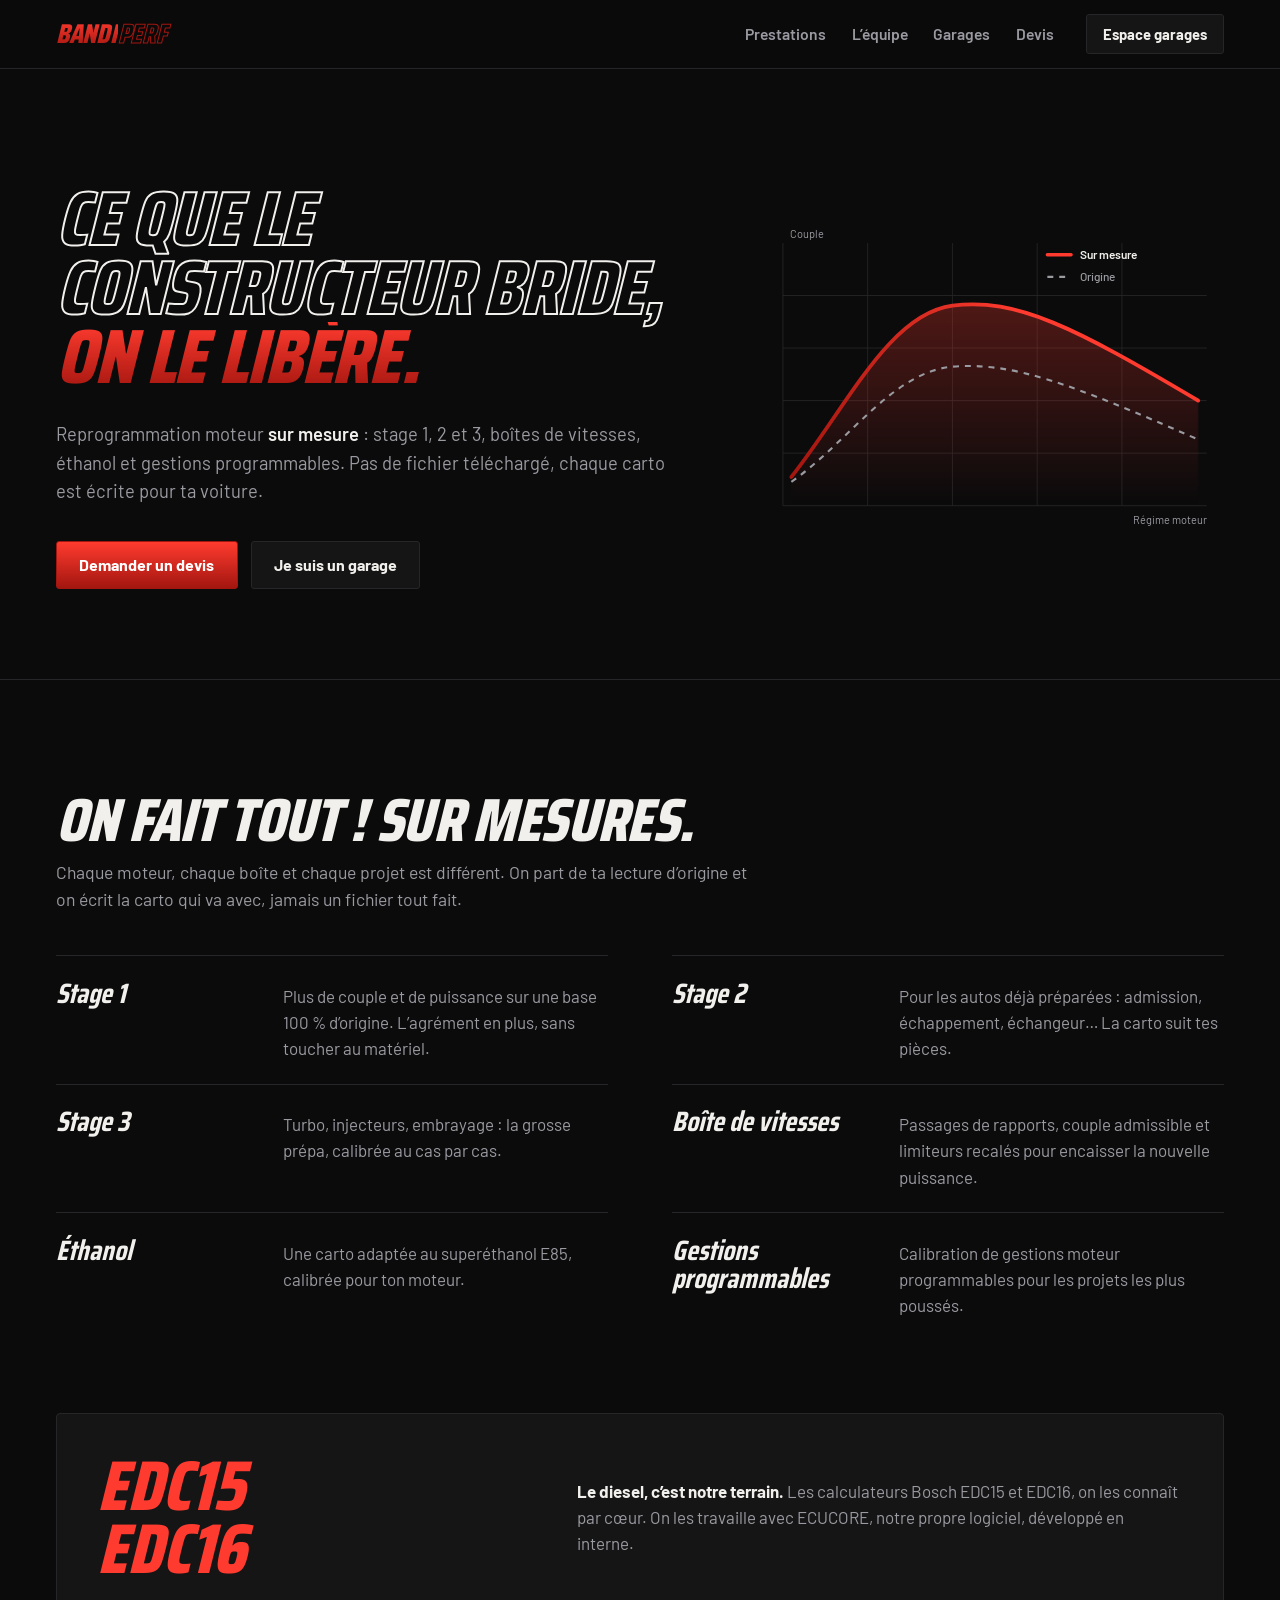
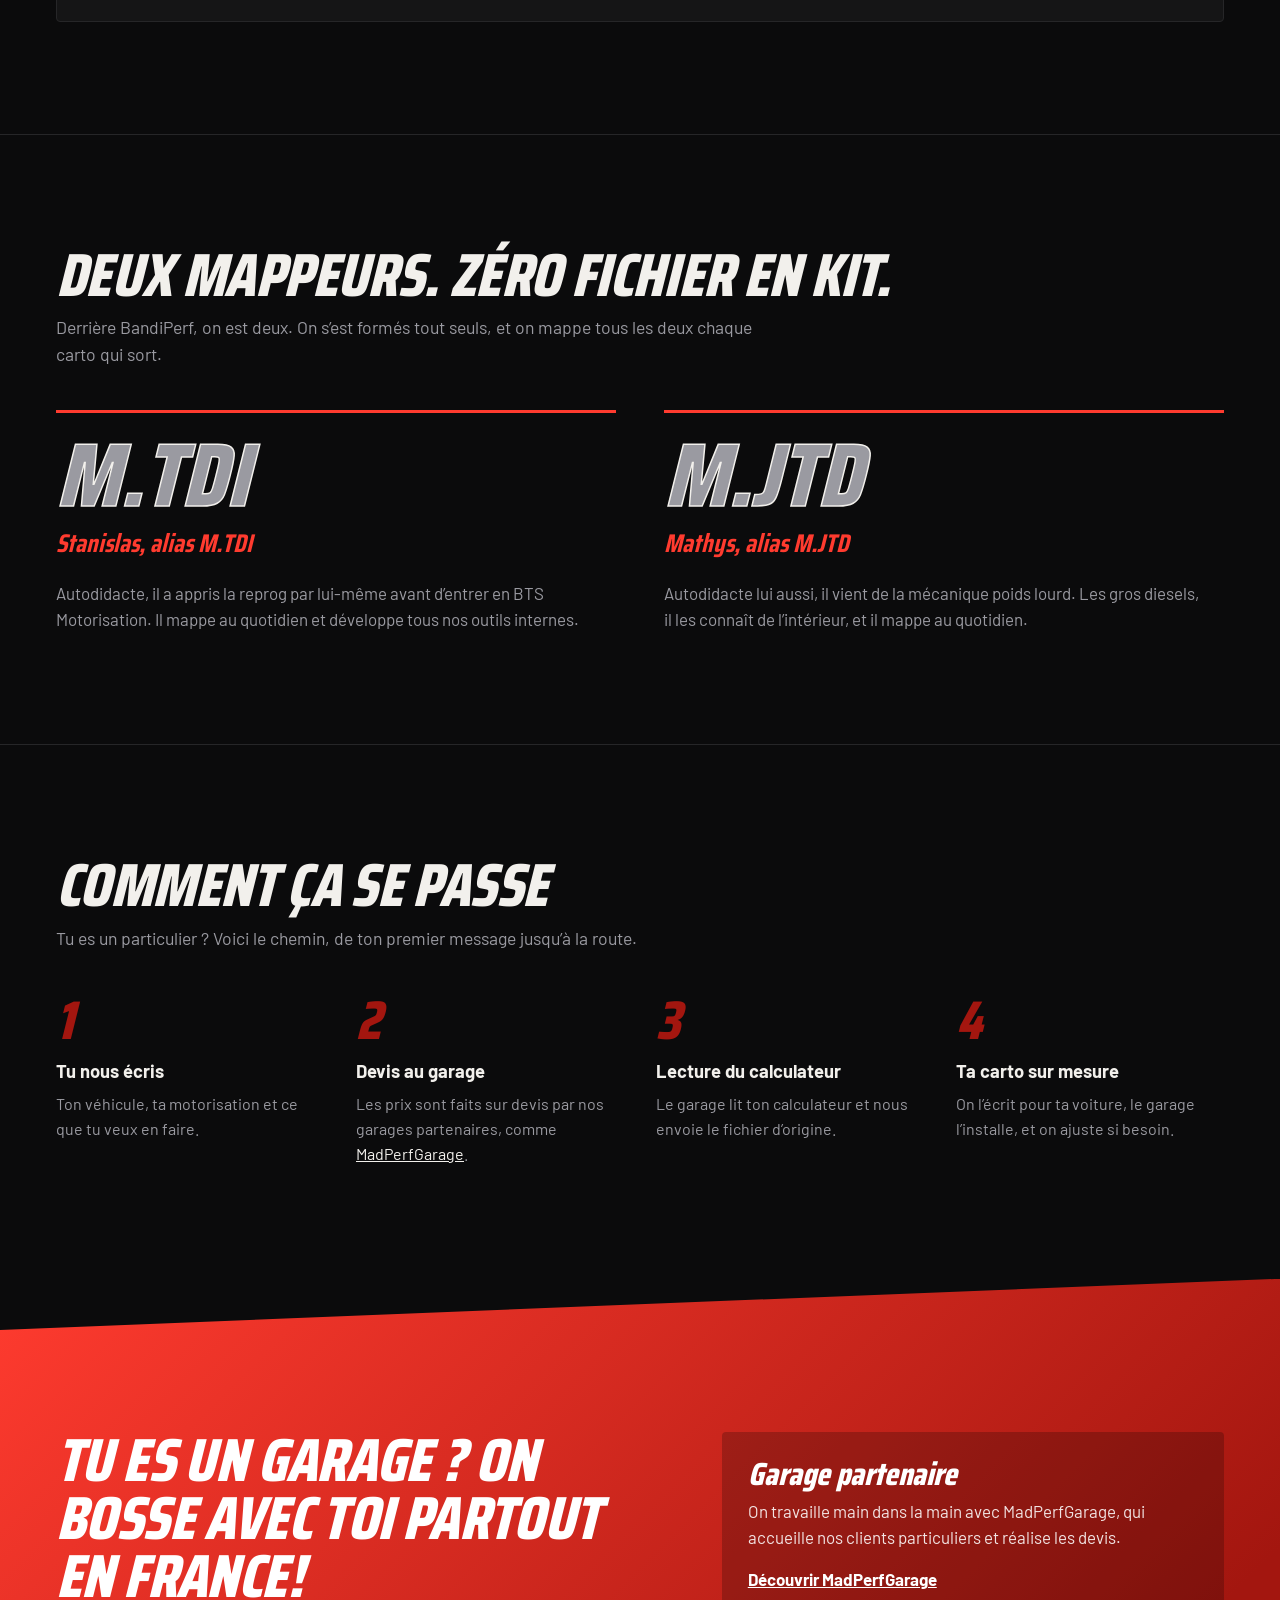
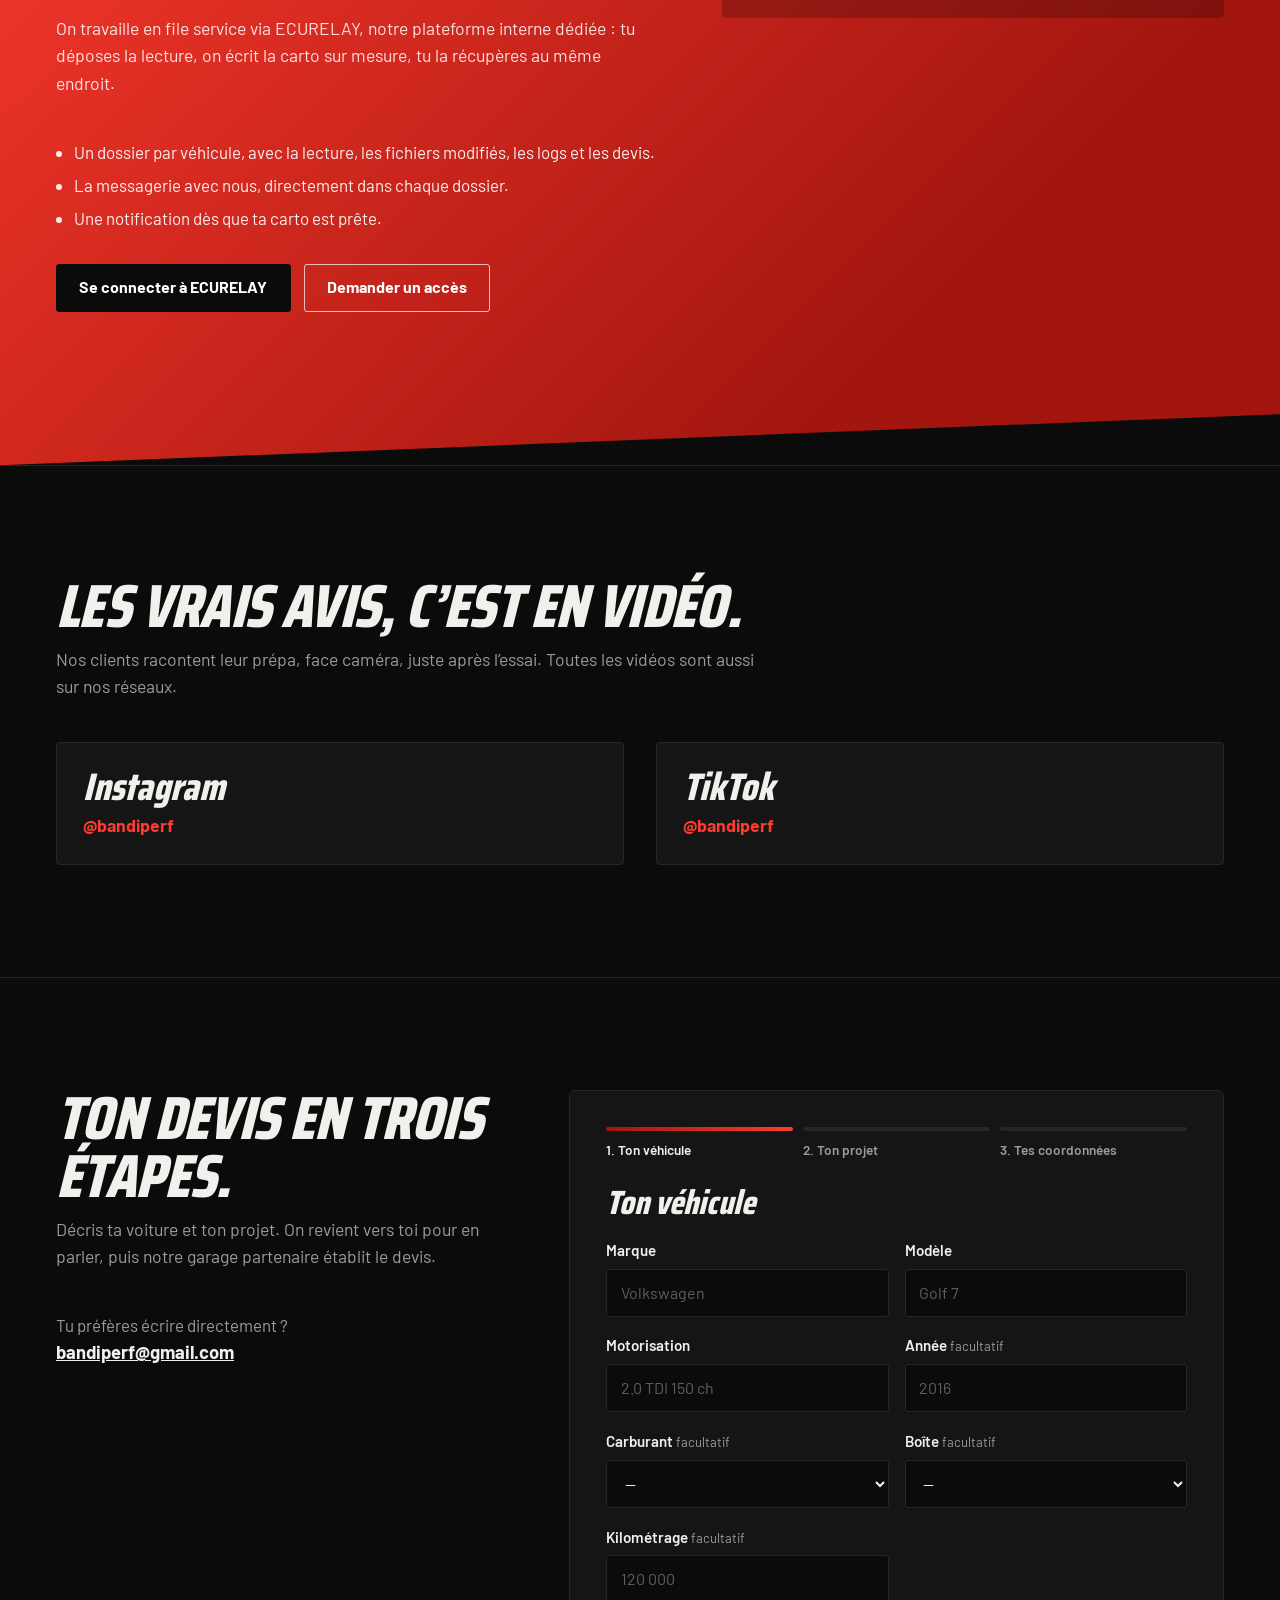
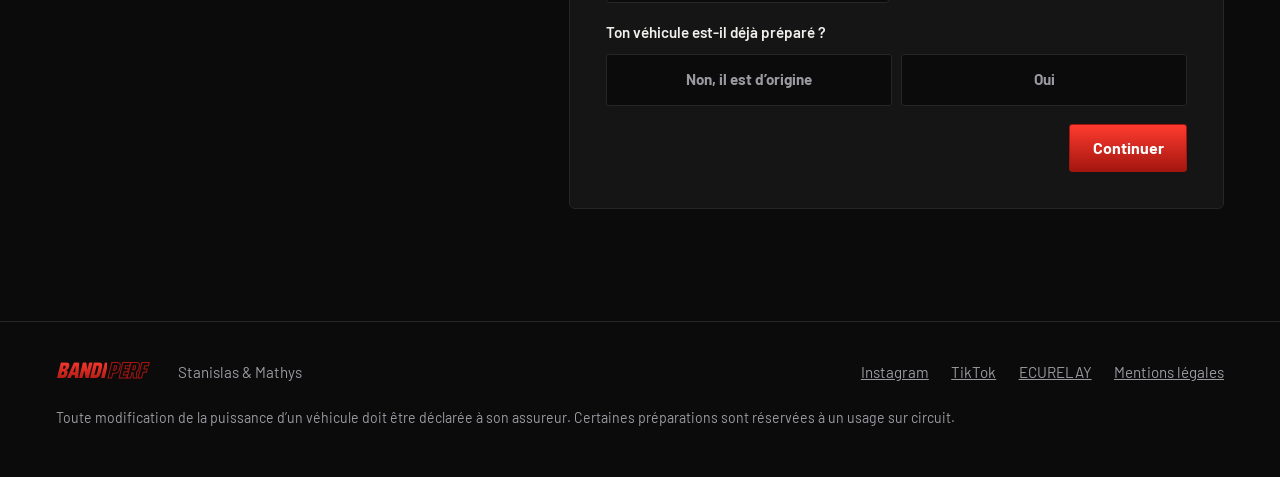
==== index.html @ 471184cd "Update index.html" ====
<!doctype html>
<html lang="fr">
<head>
  <meta charset="utf-8">
  <meta name="viewport" content="width=device-width, initial-scale=1">
  <title>BandiPerf — Reprogrammation moteur sur mesure</title>
  <meta name="description" content="Stage 1, 2 et 3, boîtes de vitesses, éthanol et gestions programmables. Reprog moteur sur mesure par Stanislas et Mathys, partout en France.">
  <meta name="theme-color" content="#0B0B0C">
  <meta property="og:title" content="BandiPerf — Ce que le constructeur bride, on le libère.">
  <meta property="og:description" content="Reprogrammation moteur sur mesure : stage 1 à 3, boîtes, éthanol, gestions programmables.">
  <meta property="og:type" content="website">
  <meta property="og:url" content="https://site.bandiperf.fr/">
  <link rel="icon" type="image/svg+xml" href="favicon.svg">
  <link rel="stylesheet" href="style.css">
</head>
<body>

<header class="entete">
  <div class="wrap">
    <a class="marque" href="#haut" aria-label="BandiPerf, retour en haut"><span class="plein">BANDI</span><span class="contour">PERF</span></a>
    <nav aria-label="Navigation principale">
      <a href="#prestations">Prestations</a>
      <a href="#equipe">L’équipe</a>
      <a href="#garages">Garages</a>
      <a href="#devis">Devis</a>
    </nav>
    <a class="bouton petit" href="http://ecurelay.bandiperf.fr:8005/login">Espace garages</a>
  </div>
</header>

<main id="haut">

  <section class="ouverture" aria-labelledby="slogan">
    <div class="wrap">
      <div>
        <h1 class="slogan" id="slogan"><span class="l1">Ce que le constructeur bride,</span><span class="l2">on le libère.</span></h1>
        <p class="chapo">Reprogrammation moteur <strong>sur mesure</strong> : stage 1, 2 et 3, boîtes de vitesses, éthanol et gestions programmables.
        Pas de fichier téléchargé, chaque carto est écrite pour ta voiture.</p>
        <div class="actions">
          <a class="bouton rouge" href="#devis">Demander un devis</a>
          <a class="bouton" href="#garages">Je suis un garage</a>
        </div>
      </div>

      <div class="banc">
        <svg viewBox="0 0 560 380" role="img" aria-label="Illustration : courbe de couple d’origine et courbe après une reprogrammation sur mesure">
          <defs>
            <linearGradient id="degrade-courbe" x1="0" y1="0" x2="1" y2="0">
              <stop offset="0" stop-color="#A3160F"/><stop offset=".55" stop-color="#FF3B2F"/><stop offset="1" stop-color="#FF3B2F"/>
            </linearGradient>
            <linearGradient id="degrade-gain" x1="0" y1="0" x2="0" y2="1">
              <stop offset="0" stop-color="#FF3B2F" stop-opacity=".28"/><stop offset="1" stop-color="#FF3B2F" stop-opacity="0"/>
            </linearGradient>
          </defs>
          <g class="grille">
            <line x1="40" y1="330" x2="540" y2="330"/><line x1="40" y1="20" x2="40" y2="330"/>
            <line x1="40" y1="268" x2="540" y2="268"/><line x1="40" y1="206" x2="540" y2="206"/>
            <line x1="40" y1="144" x2="540" y2="144"/><line x1="40" y1="82" x2="540" y2="82"/>
            <line x1="140" y1="20" x2="140" y2="330"/><line x1="240" y1="20" x2="240" y2="330"/>
            <line x1="340" y1="20" x2="340" y2="330"/><line x1="440" y1="20" x2="440" y2="330"/>
          </g>
          <path class="gain" d="M50,296 C115,214 165,104 240,94 S385,120 530,206 L530,330 L50,330 Z"/>
          <path class="origine" d="M50,302 C120,252 170,172 240,166 S380,186 530,252"/>
          <path class="surmesure" d="M50,296 C115,214 165,104 240,94 S385,120 530,206"/>
          <text class="axe" x="48" y="14">Couple</text>
          <text class="axe" x="540" y="352" text-anchor="end">Régime moteur</text>
          <line x1="352" y1="34" x2="380" y2="34" stroke="#FF3B2F" stroke-width="4" stroke-linecap="round"/>
          <text class="legende" x="390" y="39">Sur mesure</text>
          <line x1="352" y1="60" x2="380" y2="60" stroke="#9A9AA1" stroke-width="2.5" stroke-dasharray="7 7"/>
          <text class="legende grise" x="390" y="65">Origine</text>
        </svg>
      </div>
    </div>
  </section>

  <section class="bloc" id="prestations" aria-labelledby="titre-prestations">
    <div class="wrap">
      <h2 class="titre" id="titre-prestations">On fait tout ! SUR MESURES.</h2>
      <p class="intro">Chaque moteur, chaque boîte et chaque projet est différent. On part de ta lecture d’origine et on écrit la carto qui va avec, jamais un fichier tout fait.</p>
      <ul class="fiche">
        <li><h3>Stage 1</h3><p>Plus de couple et de puissance sur une base 100 % d’origine. L’agrément en plus, sans toucher au matériel.</p></li>
        <li><h3>Stage 2</h3><p>Pour les autos déjà préparées : admission, échappement, échangeur… La carto suit tes pièces.</p></li>
        <li><h3>Stage 3</h3><p>Turbo, injecteurs, embrayage : la grosse prépa, calibrée au cas par cas.</p></li>
        <li><h3>Boîte de vitesses</h3><p>Passages de rapports, couple admissible et limiteurs recalés pour encaisser la nouvelle puissance.</p></li>
        <li><h3>Éthanol</h3><p>Une carto adaptée au superéthanol E85, calibrée pour ton moteur.</p></li>
        <li><h3>Gestions programmables</h3><p>Calibration de gestions moteur programmables pour les projets les plus poussés.</p></li>
      </ul>

      <div class="specialite">
        <p class="calculateurs">EDC15<br>EDC16</p>
        <p><strong>Le diesel, c’est notre terrain.</strong> Les calculateurs Bosch EDC15 et EDC16, on les connaît par cœur.
        On les travaille avec ECUCORE, notre propre logiciel, développé en interne.</p>
      </div>
    </div>
  </section>

  <section class="bloc" id="equipe" aria-labelledby="titre-equipe">
    <div class="wrap">
      <h2 class="titre" id="titre-equipe">Deux mappeurs. Zéro fichier en kit.</h2>
      <p class="intro">Derrière BandiPerf, on est deux. On s’est formés tout seuls, et on mappe tous les deux chaque carto qui sort.</p>
      <div class="equipe">
        <article class="profil">
          <p class="alias" aria-hidden="true">M.TDI</p>
          <h3 class="prenom">Stanislas, alias M.TDI</h3>
          <p>Autodidacte, il a appris la reprog par lui-même avant d’entrer en BTS Motorisation. Il mappe au quotidien et développe tous nos outils internes.</p>
        </article>
        <article class="profil">
          <p class="alias" aria-hidden="true">M.JTD</p>
          <h3 class="prenom">Mathys, alias M.JTD</h3>
          <p>Autodidacte lui aussi, il vient de la mécanique poids lourd. Les gros diesels, il les connaît de l’intérieur, et il mappe au quotidien.</p>
        </article>
      </div>
    </div>
  </section>

  <section class="bloc" id="deroule" aria-labelledby="titre-deroule">
    <div class="wrap">
      <h2 class="titre" id="titre-deroule">Comment ça se passe</h2>
      <p class="intro">Tu es un particulier ? Voici le chemin, de ton premier message jusqu’à la route.</p>
      <ol class="etapes">
        <li><h3>Tu nous écris</h3><p>Ton véhicule, ta motorisation et ce que tu veux en faire.</p></li>
        <li><h3>Devis au garage</h3><p>Les prix sont faits sur devis par nos garages partenaires, comme <a href="https://www.madperfgarage.com/" rel="noopener">MadPerfGarage</a>.</p></li>
        <li><h3>Lecture du calculateur</h3><p>Le garage lit ton calculateur et nous envoie le fichier d’origine.</p></li>
        <li><h3>Ta carto sur mesure</h3><p>On l’écrit pour ta voiture, le garage l’installe, et on ajuste si besoin.</p></li>
      </ol>
    </div>
  </section>

  <section class="garages" id="garages" aria-labelledby="titre-garages">
    <div class="wrap colonnes">
      <div>
        <h2 class="titre" id="titre-garages">Tu es un garage ? On bosse avec toi partout en France!</h2>
        <p class="intro">On travaille en file service via ECURELAY, notre plateforme interne dédiée : tu déposes la lecture, on écrit la carto sur mesure, tu la récupères au même endroit.</p>
        <ul>
          <li>Un dossier par véhicule, avec la lecture, les fichiers modifiés, les logs et les devis.</li>
          <li>La messagerie avec nous, directement dans chaque dossier.</li>
          <li>Une notification dès que ta carto est prête.</li>
        </ul>
        <div class="actions">
          <a class="bouton" href="https://ecurelay.bandiperf.fr/login">Se connecter à ECURELAY</a>
          <a class="bouton clair" href="https://ecurelay.bandiperf.fr/register">Demander un accès</a>
        </div>
      </div>
      <aside class="partenaire" aria-labelledby="titre-partenaire">
        <h3 id="titre-partenaire">Garage partenaire</h3>
        <p>On travaille main dans la main avec MadPerfGarage, qui accueille nos clients particuliers et réalise les devis.</p>
        <a href="https://www.madperfgarage.com/" rel="noopener">Découvrir MadPerfGarage</a>
      </aside>
    </div>
  </section>

  <section class="bloc" id="videos" aria-labelledby="titre-videos">
    <div class="wrap avis-video">
      <div class="avis-texte">
        <h2 class="titre" id="titre-videos">Les vrais avis, c’est en vidéo.</h2>
        <p class="intro">Nos clients racontent leur prépa, face caméra, juste après l’essai. Toutes les vidéos sont aussi sur nos réseaux.</p>
        <div class="reseaux">
          <a class="reseau" href="https://www.instagram.com/bandiperf/" rel="noopener">
            <span class="nom">Instagram</span><span class="compte">@bandiperf</span>
          </a>
          <a class="reseau" href="https://www.tiktok.com/@bandiperf" rel="noopener">
            <span class="nom">TikTok</span><span class="compte">@bandiperf</span>
          </a>
        </div>
      </div>

      <!-- Lecteur d'avis en vidéo : la liste des vidéos est dans videos.json (voir LISEZMOI.md).
           Il reste masqué tant que la liste est vide. -->
      <div class="lecteur" id="lecteur" data-source="videos.json" role="region" aria-roledescription="carrousel" aria-label="Avis clients en vidéo" hidden>
        <div class="ecran">
          <div class="progression" aria-hidden="true"></div>
          <div class="entete-video">
            <span class="avatar" aria-hidden="true"><span>BP</span></span>
            <span class="compte-video"><b>bandiperf</b><span>Avis client</span></span>
            <button class="son" type="button" aria-label="Activer le son">
              <svg class="icone-muet" viewBox="0 0 24 24" aria-hidden="true"><path d="M4 9h4l5-4v14l-5-4H4z" fill="currentColor"/><path d="M17 9l4 6M21 9l-4 6" stroke="currentColor" stroke-width="2" stroke-linecap="round"/></svg>
              <svg class="icone-son" viewBox="0 0 24 24" aria-hidden="true"><path d="M4 9h4l5-4v14l-5-4H4z" fill="currentColor"/><path d="M16.5 8.5a5 5 0 010 7M19 6a8.5 8.5 0 010 12" fill="none" stroke="currentColor" stroke-width="2" stroke-linecap="round"/></svg>
            </button>
          </div>
          <video playsinline muted preload="metadata"></video>
          <button class="zone prec" type="button" aria-label="Vidéo précédente"></button>
          <button class="zone suiv" type="button" aria-label="Vidéo suivante"></button>
          <button class="lecture" type="button" aria-label="Lire la vidéo" hidden>
            <svg viewBox="0 0 24 24" aria-hidden="true"><path d="M8 5v14l11-7z" fill="currentColor"/></svg>
          </button>
          <div class="legende-video" aria-live="polite">
            <p class="client"></p>
            <p class="details"></p>
            <p class="citation"></p>
            <a class="lien-post" rel="noopener" hidden></a>
          </div>
        </div>
        <div class="nav-lecteur">
          <button class="fleche prec" type="button" aria-label="Vidéo précédente">
            <svg viewBox="0 0 24 24" aria-hidden="true"><path d="M15 5l-7 7 7 7" fill="none" stroke="currentColor" stroke-width="2.4" stroke-linecap="round" stroke-linejoin="round"/></svg>
          </button>
          <span class="compteur" aria-live="polite"></span>
          <button class="fleche suiv" type="button" aria-label="Vidéo suivante">
            <svg viewBox="0 0 24 24" aria-hidden="true"><path d="M9 5l7 7-7 7" fill="none" stroke="currentColor" stroke-width="2.4" stroke-linecap="round" stroke-linejoin="round"/></svg>
          </button>
        </div>
      </div>
    </div>
  </section>

  <section class="bloc devis" id="devis" aria-labelledby="titre-devis">
    <div class="wrap devis-grille">
      <div class="devis-intro">
        <h2 class="titre" id="titre-devis">Ton devis en trois étapes.</h2>
        <p class="intro">Décris ta voiture et ton projet. On revient vers toi pour en parler, puis notre garage partenaire établit le devis.</p>
        <p class="devis-alt">Tu préfères écrire directement ?<br><a href="mailto:bandiperf@gmail.com">bandiperf@gmail.com</a></p>
      </div>

      <!-- Formulaire de devis : envoyé par e-mail (Web3Forms) et sur Discord (relais Cloudflare).
           Les deux réglages à remplir sont expliqués dans LISEZMOI.md. -->
      <form class="formulaire" id="form-devis" action="https://api.web3forms.com/submit" method="post"
            data-relais="COLLE_ICI_ADRESSE_DU_RELAIS_CLOUDFLARE">
        <input type="hidden" name="access_key" value="07773320-78d7-4122-8847-bf4330c8a9ec">
        <input type="hidden" name="subject" value="Demande de devis — site BandiPerf">
        <input type="hidden" name="from_name" value="Site BandiPerf">
        <input type="checkbox" name="botcheck" class="piege" tabindex="-1" autocomplete="off" aria-hidden="true">

        <ol class="etapes-devis" aria-label="Étapes du devis">
          <li class="actuelle" aria-current="step"><span class="barre"></span>1. Ton véhicule</li>
          <li><span class="barre"></span>2. Ton projet</li>
          <li><span class="barre"></span>3. Tes coordonnées</li>
        </ol>

        <fieldset class="etape-devis" data-etape="1">
          <legend><span class="titre-etape" tabindex="-1">Ton véhicule</span></legend>
          <div class="champs-2">
            <label>Marque <input name="Marque" required maxlength="40" placeholder="Volkswagen" autocomplete="off"></label>
            <label>Modèle <input name="Modèle" required maxlength="40" placeholder="Golf 7" autocomplete="off"></label>
            <label>Motorisation <input name="Motorisation" required maxlength="60" placeholder="2.0 TDI 150 ch"></label>
            <label><span class="lib">Année <span class="facultatif">facultatif</span></span> <input name="Année" inputmode="numeric" maxlength="4" pattern="(19|20)[0-9]{2}" placeholder="2016"></label>
            <label><span class="lib">Carburant <span class="facultatif">facultatif</span></span>
              <select name="Carburant">
                <option value="">—</option><option>Diesel</option><option>Essence</option><option>Hybride</option><option>Éthanol (E85)</option>
              </select>
            </label>
            <label><span class="lib">Boîte <span class="facultatif">facultatif</span></span>
              <select name="Boîte">
                <option value="">—</option><option>Manuelle</option><option>Automatique</option><option>Robotisée / double embrayage</option>
              </select>
            </label>
            <label><span class="lib">Kilométrage <span class="facultatif">facultatif</span></span> <input name="Kilométrage" inputmode="numeric" maxlength="9" placeholder="120 000"></label>
          </div>

          <fieldset class="choix-oui-non">
            <legend>Ton véhicule est-il déjà préparé ?</legend>
            <div class="segments">
              <label><input type="radio" name="Déjà préparé" value="Non" required><span>Non, il est d’origine</span></label>
              <label><input type="radio" name="Déjà préparé" value="Oui"><span>Oui</span></label>
            </div>
          </fieldset>
          <label class="bloc-prepa" hidden>Qu’est-ce qui est déjà fait ?
            <textarea name="Préparation actuelle" rows="3" maxlength="1000" placeholder="Reprog stage 1, admission, ligne inox, échangeur, embrayage renforcé…"></textarea>
          </label>

          <div class="nav-devis"><button type="button" class="bouton rouge suivant">Continuer</button></div>
        </fieldset>

        <fieldset class="etape-devis" data-etape="2">
          <legend><span class="titre-etape" tabindex="-1">Ton projet</span></legend>
          <fieldset class="puces">
            <legend>Ce que tu recherches <span class="facultatif">plusieurs choix possibles</span></legend>
            <label><input type="checkbox" name="Recherche" value="Puissance"><span>Puissance</span></label>
            <label><input type="checkbox" name="Recherche" value="Couple / reprises"><span>Couple / reprises</span></label>
            <label><input type="checkbox" name="Recherche" value="Pops &amp; bangs / flammes"><span>Pops &amp; bangs / flammes</span></label>
            <label><input type="checkbox" name="Recherche" value="Baisse de consommation"><span>Baisse de consommation</span></label>
            <label><input type="checkbox" name="Recherche" value="Boîte de vitesses"><span>Boîte de vitesses</span></label>
            <label><input type="checkbox" name="Recherche" value="Éthanol (E85)"><span>Éthanol (E85)</span></label>
            <label><input type="checkbox" name="Recherche" value="Gestion programmable"><span>Gestion programmable</span></label>
            <label><input type="checkbox" name="Recherche" value="Autre"><span>Autre</span></label>
          </fieldset>
          <div class="champs-2">
            <label>Stage visé
              <select name="Stage visé">
                <option>Je ne sais pas encore</option><option>Stage 1</option><option>Stage 2</option><option>Stage 3</option>
              </select>
            </label>
            <label>Usage
              <select name="Usage">
                <option>Route</option><option>Circuit</option><option>Route et circuit</option>
              </select>
            </label>
          </div>
          <label>Décris ton projet en détail
            <textarea name="Description" rows="6" required minlength="30" maxlength="3000"
              placeholder="Ce que tu veux ressentir au volant, les pièces que tu comptes monter, ton budget, tes contraintes…"></textarea>
            <span class="aide">Plus c’est précis, plus notre réponse le sera. 30 caractères minimum.</span>
          </label>
          <div class="nav-devis">
            <button type="button" class="bouton precedent">Retour</button>
            <button type="button" class="bouton rouge suivant">Continuer</button>
          </div>
        </fieldset>

        <fieldset class="etape-devis" data-etape="3">
          <legend><span class="titre-etape" tabindex="-1">Tes coordonnées</span></legend>
          <div class="champs-2">
            <label>Prénom <input name="Prénom" required maxlength="40" autocomplete="given-name"></label>
            <label><span class="lib">Ville ou département <span class="facultatif">facultatif</span></span> <input name="Ville" maxlength="60" autocomplete="address-level2" placeholder="Nantes, 44…"></label>
            <label>E-mail <input type="email" name="email" required maxlength="120" autocomplete="email" placeholder="toi@exemple.fr"></label>
            <label><span class="lib">Téléphone <span class="facultatif">facultatif</span></span> <input type="tel" name="Téléphone" maxlength="20" autocomplete="tel" placeholder="06 12 34 56 78"></label>
          </div>
          <label class="accord">
            <input type="checkbox" name="Accord" value="Oui" required>
            <span>J’accepte que BandiPerf utilise ces informations pour me recontacter au sujet de ma demande.</span>
          </label>
          <div class="nav-devis">
            <button type="button" class="bouton precedent">Retour</button>
            <button type="submit" class="bouton rouge envoyer">Envoyer ma demande</button>
          </div>
        </fieldset>

        <p class="devis-erreur" role="alert" hidden></p>
        <div class="devis-envoye" tabindex="-1" hidden>
          <p class="devis-envoye-titre">C’est envoyé.</p>
          <p>On a bien reçu ta demande. On revient vers toi très vite, par e-mail ou par téléphone.</p>
        </div>
      </form>
    </div>
  </section>

</main>

<footer class="pied">
  <div class="wrap">
    <a class="marque" href="#haut" aria-label="BandiPerf, retour en haut"><span class="plein">BANDI</span><span class="contour">PERF</span></a>
    <span>Stanislas &amp; Mathys</span>
    <nav aria-label="Liens du pied de page">
      <a href="https://www.instagram.com/bandiperf/" rel="noopener">Instagram</a>
      <a href="https://www.tiktok.com/@bandiperf" rel="noopener">TikTok</a>
      <a href="http://ecurelay.bandiperf.fr:8005/login">ECURELAY</a>
      <a href="mentions-legales.html">Mentions légales</a>
    </nav>
    <p class="avertissement">Toute modification de la puissance d’un véhicule doit être déclarée à son assureur. Certaines préparations sont réservées à un usage sur circuit.</p>
  </div>
</footer>

<script src="videos.js" defer></script>
<script src="devis.js" defer></script>
</body>
</html>
---- style.css ----
/* BandiPerf — vitrine (direction « Ligne rouge ») */
@import url("https://fonts.googleapis.com/css2?family=Saira+Condensed:ital,wght@0,600;0,700;1,700;1,800&family=Barlow:wght@400;500;600;700&display=swap");

:root {
  --noir: #0B0B0C;
  --panneau: #151516;
  --trait: #262628;
  --ivoire: #F2F0EC;
  --acier: #9A9AA1;
  --rouge: #FF3B2F;
  --grenat: #A3160F;
  --disp: "Saira Condensed", "Arial Narrow", sans-serif;
  --sans: "Barlow", "Segoe UI", sans-serif;
  --page: min(1180px, 100% - 2 * clamp(20px, 5vw, 56px));
}

* { box-sizing: border-box; }
html { scroll-behavior: smooth; }
body { margin: 0; background: var(--noir); color: var(--ivoire); font-family: var(--sans); font-size: 1.06rem; line-height: 1.55; }
a { color: inherit; }
img, svg { max-width: 100%; }
:focus-visible { outline: 2px solid var(--rouge); outline-offset: 3px; }
.wrap { width: var(--page); margin-inline: auto; }

/* Marque (provisoire, en attendant le logo) */
.marque { font-family: var(--disp); font-style: italic; font-weight: 800; letter-spacing: -.01em; text-decoration: none; line-height: 1; display: inline-flex; }
.marque .plein { background: linear-gradient(180deg, var(--rouge), var(--grenat)); -webkit-background-clip: text; background-clip: text; color: transparent; padding-right: .04em; }
.marque .contour { color: transparent; -webkit-text-stroke: 1px var(--grenat); }

/* En-tête */
.entete { position: sticky; top: 0; z-index: 10; background: rgba(11, 11, 12, .88); backdrop-filter: blur(8px); border-bottom: 1px solid var(--trait); }
.entete .wrap { display: flex; align-items: center; gap: 2rem; min-height: 68px; }
.entete .marque { font-size: 1.7rem; }
.entete nav { display: flex; gap: 1.6rem; margin-left: auto; }
.entete nav a { text-decoration: none; color: var(--acier); font-weight: 600; font-size: .98rem; }
.entete nav a:hover { color: var(--ivoire); }

.bouton { display: inline-flex; align-items: center; justify-content: center; min-height: 48px; padding: 0 1.4rem;
  font-family: var(--sans); font-weight: 700; font-size: 1rem; text-decoration: none; border-radius: 3px;
  border: 1px solid var(--trait); color: var(--ivoire); background: var(--panneau); transition: filter .15s, border-color .15s; }
.bouton:hover { border-color: var(--acier); }
.bouton.rouge { background: linear-gradient(180deg, var(--rouge), var(--grenat)); border-color: var(--grenat); color: #fff; }
.bouton.rouge:hover { filter: brightness(1.1); }
.bouton.petit { min-height: 40px; padding: 0 1rem; font-size: .92rem; }

/* Ouverture */
.ouverture { padding: clamp(56px, 9vw, 120px) 0 clamp(48px, 7vw, 96px); overflow: hidden; }
.ouverture .wrap { display: grid; grid-template-columns: minmax(0, 1.15fr) minmax(0, .85fr); gap: clamp(24px, 4vw, 56px); align-items: center; }
.slogan { margin: 0; font-family: var(--disp); font-style: italic; font-weight: 800; text-transform: uppercase;
  font-size: clamp(2.4rem, 6vw, 5.6rem); line-height: .9; letter-spacing: -.015em; hyphens: auto; -webkit-hyphens: auto; }
.ouverture .wrap > div { min-width: 0; }
.slogan .l1 { display: block; color: transparent; -webkit-text-stroke: 2px var(--ivoire); }
.slogan .l2 { display: block; background: linear-gradient(180deg, var(--rouge), var(--grenat)); -webkit-background-clip: text; background-clip: text; color: transparent; padding-right: .05em; }
.chapo { max-width: 34em; margin: 1.8rem 0 2.2rem; color: var(--acier); font-size: 1.15rem; }
.chapo strong { color: var(--ivoire); font-weight: 600; }
.actions { display: flex; gap: .8rem; flex-wrap: wrap; }

.banc { position: relative; }
.banc svg { display: block; width: 100%; height: auto; }
.banc .grille line { stroke: var(--trait); stroke-width: 1; }
.banc .axe { fill: var(--acier); font-family: var(--sans); font-size: 13px; }
.banc .origine { fill: none; stroke: var(--acier); stroke-width: 2.5; stroke-dasharray: 7 7; }
.banc .surmesure { fill: none; stroke: url(#degrade-courbe); stroke-width: 4.5; stroke-linecap: round;
  stroke-dasharray: 900; stroke-dashoffset: 900; animation: trace 2.2s .3s cubic-bezier(.3, .7, .2, 1) forwards; }
.banc .gain { fill: url(#degrade-gain); opacity: 0; animation: apparait 1s 1.6s forwards; }
.banc .legende { fill: var(--ivoire); font-family: var(--sans); font-size: 14px; font-weight: 600; }
.banc .legende.grise { fill: var(--acier); font-weight: 500; }
@keyframes trace { to { stroke-dashoffset: 0; } }
@keyframes apparait { to { opacity: 1; } }

/* Sections */
section { scroll-margin-top: 80px; }
.bloc { padding: clamp(64px, 9vw, 112px) 0; border-top: 1px solid var(--trait); }
.titre { margin: 0 0 .6rem; font-family: var(--disp); font-style: italic; font-weight: 800; text-transform: uppercase;
  font-size: clamp(2.3rem, 5vw, 3.8rem); line-height: .95; letter-spacing: -.01em; }
.intro { max-width: 40em; color: var(--acier); margin: 0 0 2.6rem; font-size: 1.1rem; }

/* Prestations : fiche technique */
.fiche { list-style: none; margin: 0; padding: 0; display: grid; grid-template-columns: repeat(2, minmax(0, 1fr)); column-gap: clamp(24px, 5vw, 72px); }
.fiche li { padding: 1.4rem 0; border-top: 1px solid var(--trait); display: grid; grid-template-columns: minmax(0, 13rem) minmax(0, 1fr); gap: 1.2rem; align-items: baseline; }
.fiche h3 { margin: 0; font-family: var(--disp); font-style: italic; font-weight: 700; font-size: 1.75rem; line-height: 1; }
.fiche p { margin: 0; color: var(--acier); }

.specialite { margin-top: clamp(40px, 6vw, 72px); padding: clamp(24px, 4vw, 40px); background: var(--panneau); border: 1px solid var(--trait); border-radius: 4px;
  display: grid; grid-template-columns: minmax(0, 1fr) minmax(0, 1.4fr); gap: clamp(20px, 4vw, 48px); align-items: center; }
.specialite .calculateurs { font-family: var(--disp); font-style: italic; font-weight: 800; font-size: clamp(2.6rem, 6vw, 4.4rem); line-height: .9; margin: 0; color: var(--rouge); }
.specialite p { margin: 0; color: var(--acier); }
.specialite p strong { color: var(--ivoire); }

/* Équipe */
.equipe { display: grid; grid-template-columns: repeat(2, minmax(0, 1fr)); gap: clamp(20px, 4vw, 48px); }
.profil { padding-top: 1.4rem; border-top: 3px solid var(--rouge); }
.alias { margin: 0; font-family: var(--disp); font-style: italic; font-weight: 800; font-size: clamp(3.4rem, 8vw, 5.6rem); line-height: .9;
  color: transparent; -webkit-text-stroke: 1.5px var(--ivoire); }
.prenom { margin: .5rem 0 1rem; font-family: var(--disp); font-style: italic; font-weight: 700; font-size: 1.6rem; color: var(--rouge); }
.profil p { margin: 0; color: var(--acier); max-width: 32em; }

/* Déroulé */
.etapes { list-style: none; margin: 0; padding: 0; display: grid; grid-template-columns: repeat(4, minmax(0, 1fr)); gap: clamp(16px, 3vw, 32px); counter-reset: etape; }
.etapes li { counter-increment: etape; }
.etapes li::before { content: counter(etape); display: block; font-family: var(--disp); font-style: italic; font-weight: 800; font-size: 3.4rem; line-height: 1; color: var(--grenat); margin-bottom: .6rem; }
.etapes h3 { margin: 0 0 .4rem; font-size: 1.15rem; }
.etapes p { margin: 0; color: var(--acier); font-size: 1rem; }
.etapes a { color: var(--ivoire); }

/* Garages : bloc rouge */
.garages { position: relative; background: linear-gradient(135deg, var(--rouge), var(--grenat) 75%); color: #fff;
  clip-path: polygon(0 4vw, 100% 0, 100% calc(100% - 4vw), 0 100%); padding: clamp(96px, 12vw, 160px) 0; margin: 0; border: 0; }
.garages .titre { color: #fff; }
.garages .intro { color: rgba(255, 255, 255, .86); }
.garages .colonnes { display: grid; grid-template-columns: minmax(0, 1.2fr) minmax(0, 1fr); gap: clamp(24px, 5vw, 64px); align-items: start; }
.garages ul { margin: 0 0 2rem; padding-left: 1.1rem; color: rgba(255, 255, 255, .92); }
.garages li { margin-bottom: .45rem; }
.garages .bouton { background: var(--noir); border-color: var(--noir); color: #fff; }
.garages .bouton:hover { filter: none; background: #000; }
.garages .bouton.clair { background: transparent; border-color: rgba(255, 255, 255, .7); }
.garages .bouton.clair:hover { border-color: #fff; background: rgba(0, 0, 0, .12); }
.partenaire { background: rgba(0, 0, 0, .22); border-radius: 4px; padding: 1.6rem; }
.partenaire h3 { margin: 0 0 .5rem; font-family: var(--disp); font-style: italic; font-weight: 800; font-size: 2rem; line-height: 1; }
.partenaire p { margin: 0 0 1rem; color: rgba(255, 255, 255, .88); }
.partenaire a { font-weight: 700; }

/* Vidéos */
.reseaux { display: grid; grid-template-columns: repeat(2, minmax(0, 1fr)); gap: clamp(16px, 3vw, 32px); }
.reseau { display: flex; flex-direction: column; gap: .3rem; padding: 1.6rem; border: 1px solid var(--trait); border-radius: 4px; text-decoration: none; background: var(--panneau); transition: border-color .15s; }
.reseau:hover { border-color: var(--rouge); }
.reseau .nom { font-family: var(--disp); font-style: italic; font-weight: 800; font-size: 2.4rem; line-height: 1; }
.reseau .compte { color: var(--rouge); font-weight: 700; font-size: 1.1rem; }

/* Avis en vidéo : lecteur façon stories */
.avis-video { display: grid; grid-template-columns: minmax(0, 1fr) minmax(0, 360px); gap: clamp(32px, 6vw, 88px); align-items: center; }
.avis-texte .reseaux { grid-template-columns: minmax(0, 1fr); max-width: 26rem; }
.lecteur { width: 100%; max-width: 360px; display: flex; flex-direction: column; align-items: center; gap: 1rem; }
.lecteur[hidden] { display: none; }
/* Sans vidéo, la section repasse sur une colonne et les réseaux se remettent côte à côte */
.avis-video:has(.lecteur[hidden]) { grid-template-columns: minmax(0, 1fr); }
.avis-video:has(.lecteur[hidden]) .reseaux { grid-template-columns: repeat(2, minmax(0, 1fr)); max-width: none; }
.ecran { position: relative; width: 100%; aspect-ratio: 9 / 16; border-radius: 22px; overflow: hidden; background: #000;
  border: 1px solid var(--trait); box-shadow: 0 0 0 6px var(--panneau), 0 0 0 7px var(--trait); }
.ecran:focus-visible { outline: 2px solid var(--rouge); outline-offset: 10px; }
.ecran video { position: absolute; inset: 0; width: 100%; height: 100%; object-fit: cover; background: #000; }

.progression { position: absolute; top: 10px; left: 12px; right: 12px; display: flex; gap: 4px; z-index: 3; }
.progression span { flex: 1; height: 3px; border-radius: 2px; background: rgba(255, 255, 255, .28); overflow: hidden; }
.progression i { display: block; height: 100%; width: 0; background: linear-gradient(90deg, var(--grenat), var(--rouge)); }

.entete-video { position: absolute; top: 22px; left: 12px; right: 12px; display: flex; align-items: center; gap: .6rem; z-index: 3; }
.avatar { width: 38px; height: 38px; border-radius: 50%; padding: 2px; background: linear-gradient(135deg, var(--rouge), var(--grenat)); flex: none; }
.avatar span { display: grid; place-items: center; width: 100%; height: 100%; border-radius: 50%; background: var(--noir); border: 2px solid var(--noir);
  font-family: var(--disp); font-style: italic; font-weight: 800; font-size: .95rem; color: var(--ivoire); }
.compte-video { display: flex; flex-direction: column; line-height: 1.15; text-shadow: 0 1px 3px rgba(0, 0, 0, .6); }
.compte-video b { font-size: .95rem; }
.compte-video span { font-size: .78rem; color: rgba(255, 255, 255, .78); }
.son { margin-left: auto; width: 38px; height: 38px; border-radius: 50%; border: 0; background: rgba(0, 0, 0, .5); color: #fff; display: grid; place-items: center; cursor: pointer; }
.son svg { width: 20px; height: 20px; }
.son .icone-son, .avec-son .son .icone-muet { display: none; }
.avec-son .son .icone-son { display: block; }

.zone { position: absolute; top: 72px; bottom: 150px; width: 32%; background: transparent; border: 0; padding: 0; cursor: pointer; z-index: 2; }
.zone.prec { left: 0; } .zone.suiv { right: 0; }
.zone:focus-visible { outline: 2px solid var(--rouge); outline-offset: -4px; border-radius: 12px; }
.lecture { position: absolute; top: 50%; left: 50%; width: 76px; height: 76px; margin: -38px 0 0 -38px; border-radius: 50%; z-index: 2;
  border: 2px solid rgba(255, 255, 255, .9); background: rgba(0, 0, 0, .45); color: #fff; display: grid; place-items: center; cursor: pointer; }
.lecture[hidden] { display: none; }
.lecture svg { width: 34px; height: 34px; margin-left: 4px; }

.legende-video { position: absolute; left: 0; right: 0; bottom: 0; z-index: 3; padding: 70px 16px 18px; pointer-events: none;
  background: linear-gradient(to top, rgba(0, 0, 0, .9), rgba(0, 0, 0, .55) 55%, transparent); }
.legende-video p { margin: 0; }
.legende-video .client { font-family: var(--disp); font-style: italic; font-weight: 800; font-size: 1.6rem; line-height: 1; }
.legende-video .details { color: var(--rouge); font-weight: 700; font-size: .9rem; margin-top: .3rem; }
.legende-video .citation { color: var(--ivoire); font-size: .95rem; line-height: 1.4; margin-top: .5rem;
  display: -webkit-box; -webkit-line-clamp: 3; -webkit-box-orient: vertical; overflow: hidden; }
.legende-video .lien-post { display: inline-block; margin-top: .6rem; font-size: .85rem; font-weight: 700; pointer-events: auto; }
.legende-video .lien-post[hidden] { display: none; }

.nav-lecteur { display: flex; align-items: center; gap: 1.2rem; }
.nav-lecteur[hidden] { display: none; }
.fleche { width: 46px; height: 46px; border-radius: 50%; border: 1px solid var(--trait); background: var(--panneau); color: var(--ivoire);
  display: grid; place-items: center; cursor: pointer; transition: border-color .15s; }
.fleche:hover { border-color: var(--rouge); }
.fleche svg { width: 20px; height: 20px; }
.compteur { font-weight: 700; color: var(--acier); min-width: 3.5em; text-align: center; font-variant-numeric: tabular-nums; }

/* Contact */
.contact { text-align: left; }
.email { display: inline-block; margin: .4rem 0 1rem; font-family: var(--disp); font-style: italic; font-weight: 800;
  font-size: clamp(2rem, 6.4vw, 5rem); line-height: 1; text-decoration: none; color: var(--ivoire); border-bottom: 4px solid var(--rouge); overflow-wrap: anywhere; }
.email:hover { color: var(--rouge); }
.contact .astuce { color: var(--acier); max-width: 38em; margin: 0; }

/* Formulaire de devis */
.devis-grille { display: grid; grid-template-columns: minmax(0, .8fr) minmax(0, 1.2fr); gap: clamp(32px, 6vw, 80px); align-items: start; }
.devis-intro { position: sticky; top: 100px; }
.devis-alt { color: var(--acier); margin: 0; }
.devis-alt a { color: var(--ivoire); font-weight: 700; font-size: 1.15rem; }
.formulaire { background: var(--panneau); border: 1px solid var(--trait); border-radius: 6px; padding: clamp(20px, 3.5vw, 36px); }
.formulaire fieldset { border: 0; padding: 0; margin: 0; min-width: 0; }
.formulaire .piege { position: absolute; left: -9999px; width: 1px; height: 1px; opacity: 0; }
.formulaire label { display: flex; flex-direction: column; gap: .4rem; font-weight: 600; font-size: .95rem; margin-bottom: 1.1rem; }
.formulaire input:not([type=radio]):not([type=checkbox]), .formulaire select, .formulaire textarea {
  width: 100%; min-height: 48px; padding: .7rem .85rem; border-radius: 3px; border: 1px solid var(--trait);
  background: var(--noir); color: var(--ivoire); font: 400 1rem/1.4 var(--sans); }
.formulaire textarea { resize: vertical; min-height: 0; }
.formulaire input::placeholder, .formulaire textarea::placeholder { color: #5e5e64; }
.formulaire input:focus-visible, .formulaire select:focus-visible, .formulaire textarea:focus-visible { outline: 2px solid var(--rouge); outline-offset: 1px; border-color: var(--rouge); }
.facultatif, .aide { font-weight: 400; font-size: .82rem; color: var(--acier); }
.champs-2 { display: grid; grid-template-columns: repeat(2, minmax(0, 1fr)); column-gap: 1rem; }

/* Repères d'étapes : trois barres, comme le lecteur vidéo */
.etapes-devis { list-style: none; margin: 0 0 1.6rem; padding: 0; display: grid; grid-template-columns: repeat(3, minmax(0, 1fr)); gap: .6rem; }
.etapes-devis li { font-size: .85rem; font-weight: 600; color: var(--acier); display: flex; flex-direction: column; gap: .5rem; }
.etapes-devis .barre { height: 4px; border-radius: 2px; background: var(--trait); }
.etapes-devis li.faite .barre, .etapes-devis li.actuelle .barre { background: linear-gradient(90deg, var(--grenat), var(--rouge)); }
.etapes-devis li.actuelle { color: var(--ivoire); }
.formulaire:not(.par-etapes) .etapes-devis { display: none; }
.formulaire:not(.par-etapes) .nav-devis button[type=button] { display: none; }
.formulaire:not(.par-etapes) .etape-devis + .etape-devis { margin-top: 2rem; padding-top: 2rem; border-top: 1px solid var(--trait); }
.etape-devis > legend { padding: 0; margin-bottom: 1.2rem; }
.titre-etape { display: block; font-family: var(--disp); font-style: italic; font-weight: 800; font-size: 2.1rem; line-height: 1; outline: none; }

/* Oui / Non */
.choix-oui-non { margin-bottom: 1.1rem !important; }
.choix-oui-non > legend, .puces > legend { font-weight: 600; font-size: .95rem; margin-bottom: .6rem; padding: 0; }
.segments { display: grid; grid-template-columns: repeat(2, minmax(0, 1fr)); gap: .6rem; }
.segments label, .puces label { margin: 0; position: relative; }
.segments input, .puces input { position: absolute; opacity: 0; width: 1px; height: 1px; }
.segments span { display: flex; align-items: center; justify-content: center; min-height: 52px; padding: .5rem; border: 1px solid var(--trait);
  border-radius: 3px; background: var(--noir); color: var(--acier); font-weight: 700; text-align: center; cursor: pointer; transition: border-color .15s, color .15s; }
.segments input:checked + span { border-color: var(--rouge); color: var(--ivoire); background: #1d1210; box-shadow: inset 0 0 0 1px var(--rouge); }
.segments input:focus-visible + span, .puces input:focus-visible + span { outline: 2px solid var(--rouge); outline-offset: 2px; }
.bloc-prepa { padding: 1rem; border-left: 3px solid var(--rouge); background: var(--noir); border-radius: 0 3px 3px 0; }
.bloc-prepa[hidden] { display: none; }

/* Puces « Ce que tu recherches » */
.puces { display: flex; flex-wrap: wrap; gap: .5rem; margin-bottom: 1.3rem !important; }
.puces > legend { width: 100%; }
.puces > legend .facultatif { margin-left: .4rem; }
.puces label > span { display: inline-flex; align-items: center; min-height: 40px; padding: 0 1rem; border: 1px solid var(--trait); border-radius: 999px;
  background: var(--noir); color: var(--acier); font-weight: 600; font-size: .92rem; cursor: pointer; transition: border-color .15s, color .15s; }
.puces input:checked + span { border-color: var(--rouge); color: #fff; background: linear-gradient(180deg, var(--rouge), var(--grenat)); }

.accord { flex-direction: row !important; align-items: flex-start; gap: .7rem !important; font-weight: 400 !important; color: var(--acier); }
.accord input { width: 18px; height: 18px; margin-top: .15rem; accent-color: var(--rouge); flex: none; }
.nav-devis { display: flex; justify-content: space-between; gap: .8rem; margin-top: .6rem; }
.nav-devis .suivant:only-child { margin-left: auto; }
.nav-devis .bouton { cursor: pointer; }
.nav-devis .bouton:disabled { opacity: .6; cursor: wait; }
.devis-erreur { margin: 1.2rem 0 0; padding: .9rem 1rem; border: 1px solid #5c211c; background: #2a1512; color: #ff9b91; border-radius: 3px; }
.devis-erreur a { color: #fff; font-weight: 700; }
.devis-envoye { outline: none; }
.devis-envoye-titre { font-family: var(--disp); font-style: italic; font-weight: 800; font-size: 3rem; line-height: 1; margin: 0 0 .6rem;
  background: linear-gradient(180deg, var(--rouge), var(--grenat)); -webkit-background-clip: text; background-clip: text; color: transparent; }
.devis-envoye p:last-child { color: var(--acier); margin: 0; }

/* Pied de page */
.pied { border-top: 1px solid var(--trait); padding: 2.4rem 0 3rem; color: var(--acier); font-size: .95rem; }
.pied .wrap { display: flex; flex-wrap: wrap; gap: 1rem 2rem; align-items: baseline; }
.pied .marque { font-size: 1.4rem; }
.pied nav { display: flex; gap: 1.4rem; flex-wrap: wrap; margin-left: auto; }
.pied nav a { color: var(--acier); }
.pied nav a:hover { color: var(--ivoire); }
.pied .avertissement { flex-basis: 100%; margin: .4rem 0 0; font-size: .88rem; }

/* Page mentions légales */
.legal { padding: clamp(48px, 7vw, 88px) 0; max-width: 46rem; }
.legal h2 { font-family: var(--disp); font-style: italic; font-weight: 700; font-size: 1.7rem; margin: 2.2rem 0 .5rem; }
.legal p { color: var(--acier); margin: 0 0 .8rem; }
.legal strong { color: var(--ivoire); }

/* Téléphone et tablette */
@media (max-width: 900px) {
  .ouverture .wrap, .specialite, .garages .colonnes, .avis-video, .devis-grille { grid-template-columns: minmax(0, 1fr); }
  .devis-intro { position: static; }
  .lecteur { margin-inline: auto; }
  .banc { max-width: 520px; }
  .fiche, .equipe, .reseaux { grid-template-columns: minmax(0, 1fr); }
  .etapes { grid-template-columns: repeat(2, minmax(0, 1fr)); }
  .entete nav { display: none; }
  .entete .bouton { margin-left: auto; }
}
@media (max-width: 560px) {
  .fiche li { grid-template-columns: 1fr; gap: .4rem; }
  .champs-2 { grid-template-columns: minmax(0, 1fr); }
  .etapes-devis li { font-size: .75rem; }
  .etapes { grid-template-columns: 1fr; }
  .slogan .l1 { -webkit-text-stroke-width: 1.5px; }
}
@media (prefers-reduced-motion: reduce) {
  html { scroll-behavior: auto; }
  .banc .surmesure { animation: none; stroke-dashoffset: 0; }
  .banc .gain { animation: none; opacity: 1; }
}
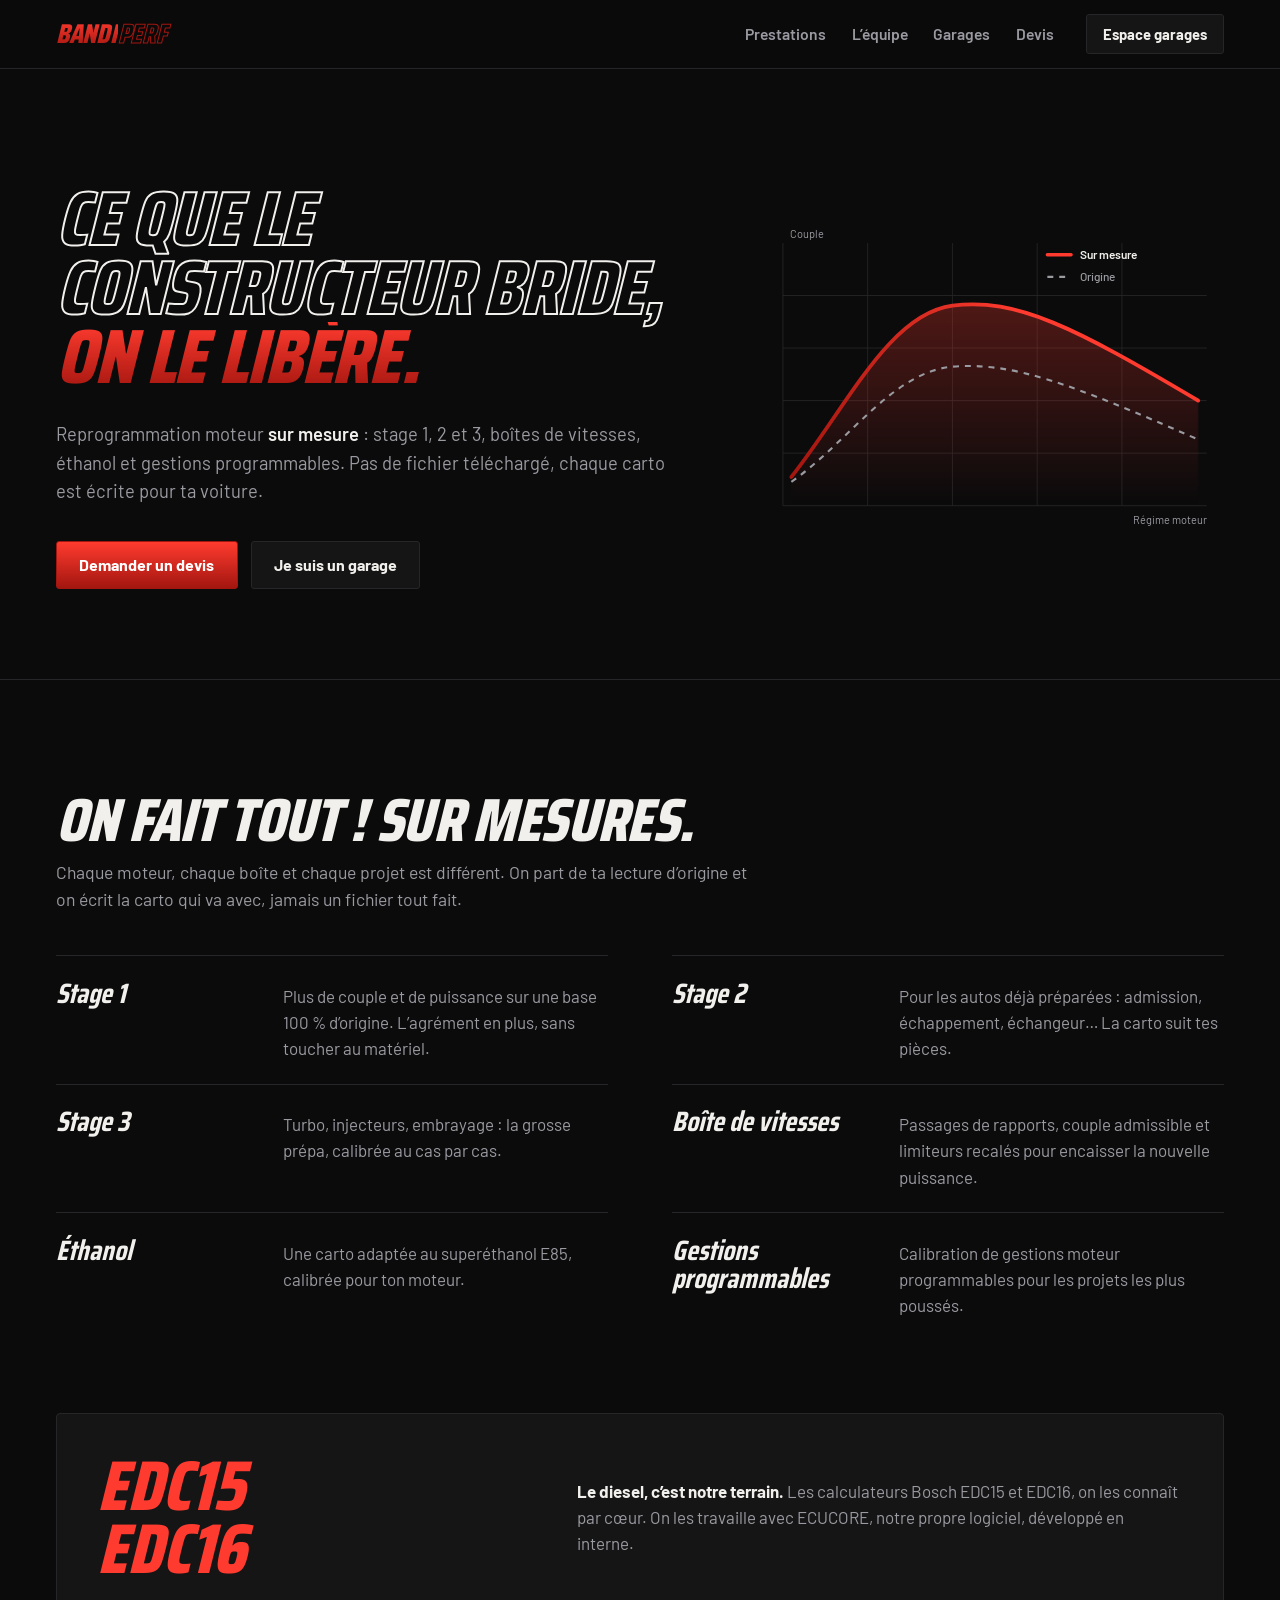
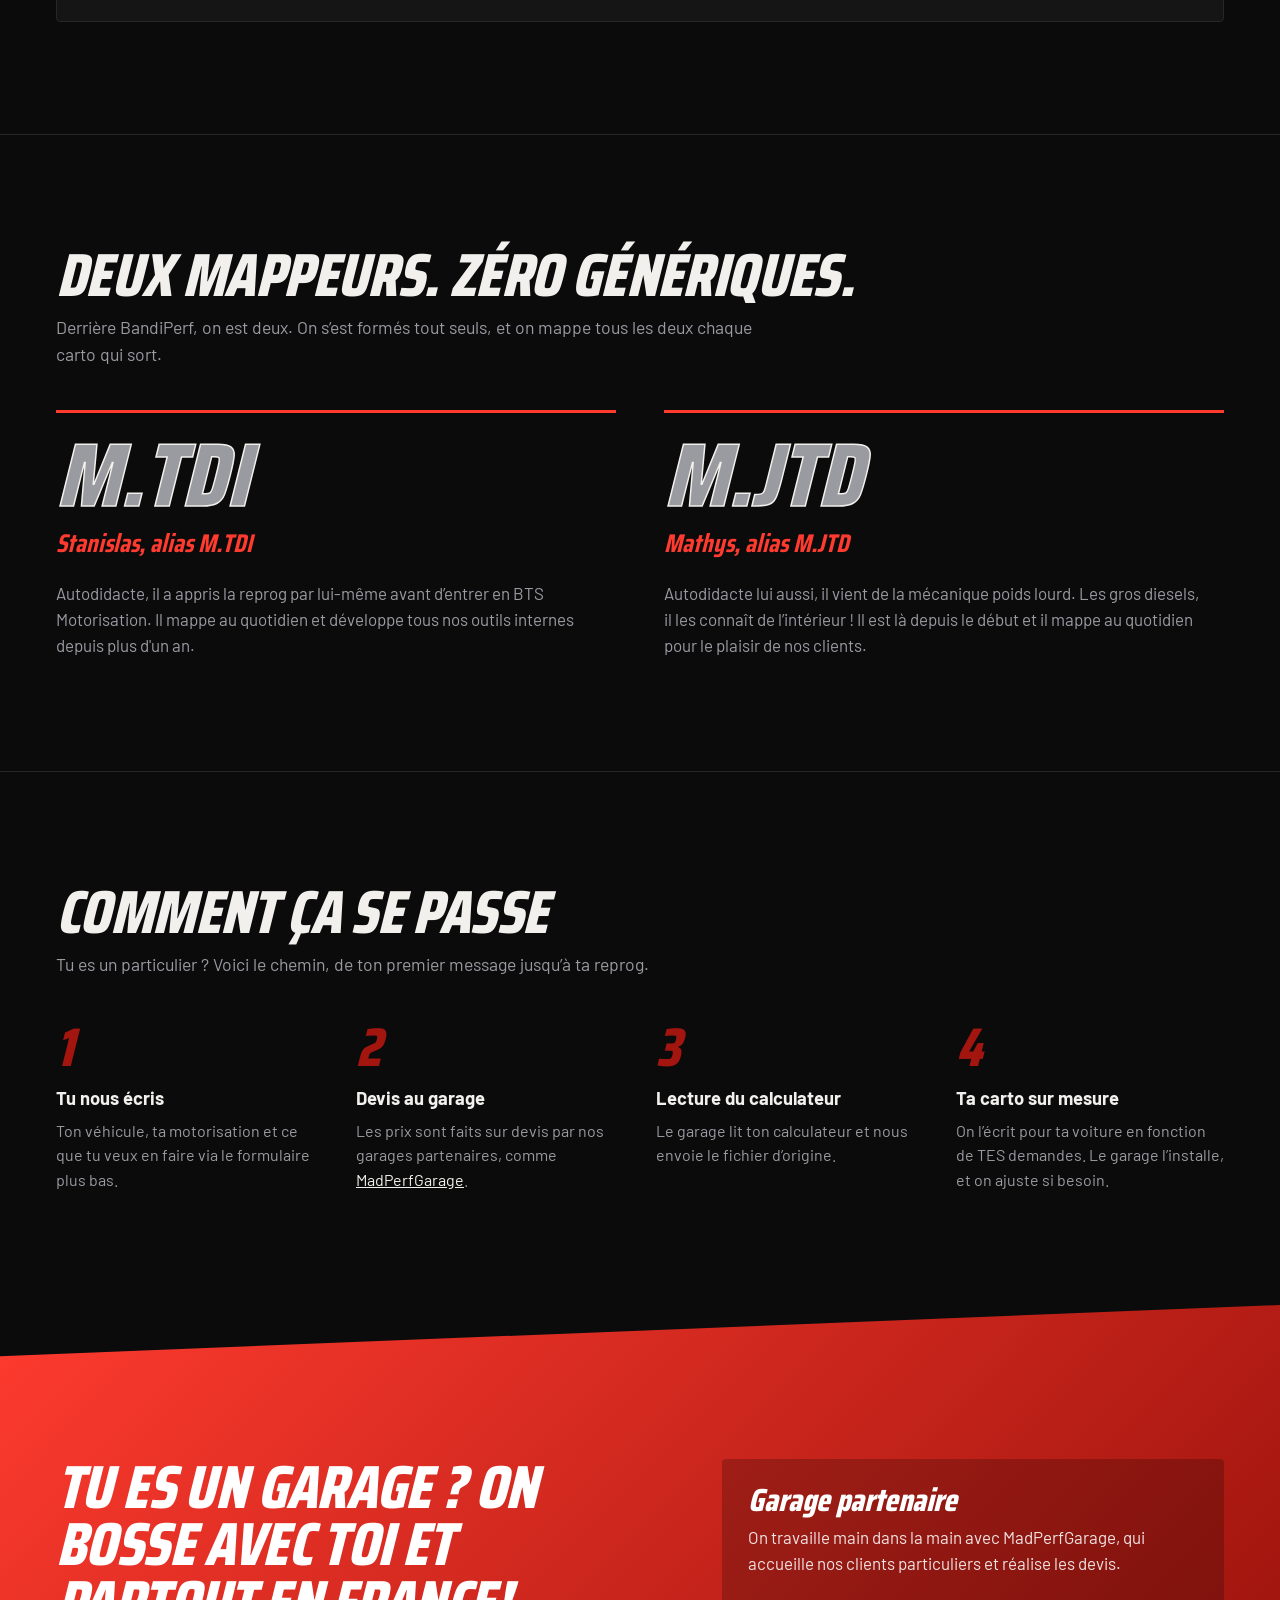
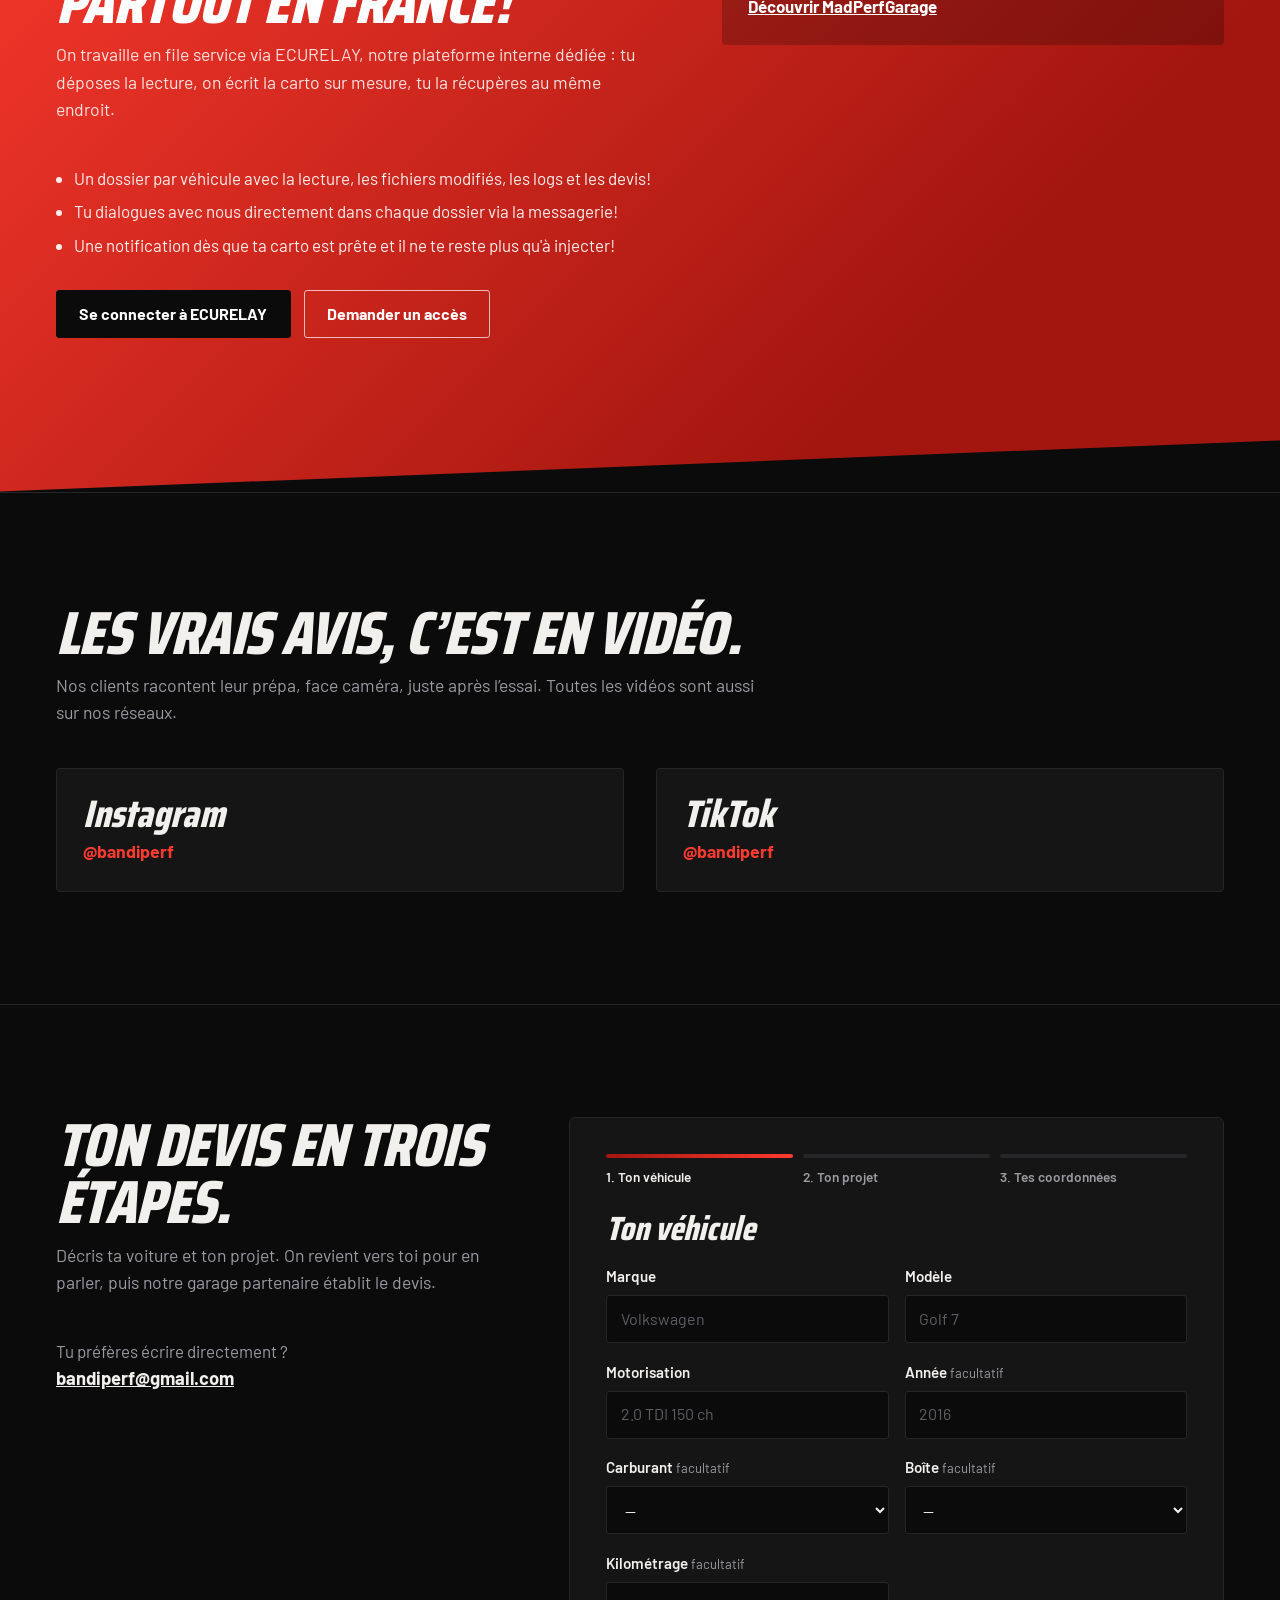
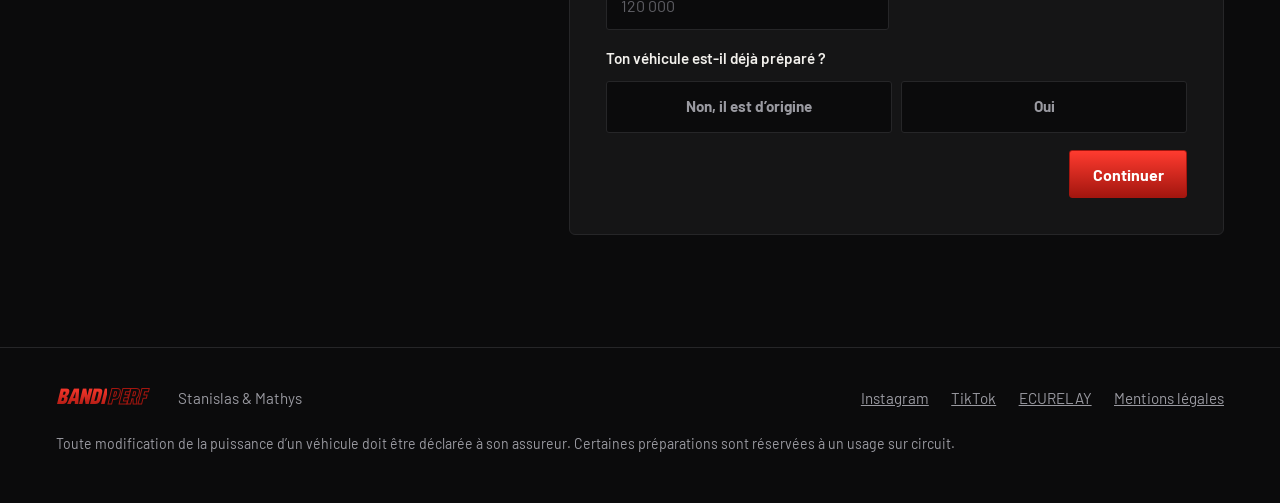
==== commit 1470abf1: "Update index.html" ====
--- a/index.html
+++ b/index.html
@@ -96,18 +96,18 @@
 
   <section class="bloc" id="equipe" aria-labelledby="titre-equipe">
     <div class="wrap">
-      <h2 class="titre" id="titre-equipe">Deux mappeurs. Zéro fichier en kit.</h2>
+      <h2 class="titre" id="titre-equipe">Deux mappeurs. Zéro génériques.</h2>
       <p class="intro">Derrière BandiPerf, on est deux. On s’est formés tout seuls, et on mappe tous les deux chaque carto qui sort.</p>
       <div class="equipe">
         <article class="profil">
           <p class="alias" aria-hidden="true">M.TDI</p>
           <h3 class="prenom">Stanislas, alias M.TDI</h3>
-          <p>Autodidacte, il a appris la reprog par lui-même avant d’entrer en BTS Motorisation. Il mappe au quotidien et développe tous nos outils internes.</p>
+          <p>Autodidacte, il a appris la reprog par lui-même avant d’entrer en BTS Motorisation. Il mappe au quotidien et développe tous nos outils internes depuis plus d'un an.</p>
         </article>
         <article class="profil">
           <p class="alias" aria-hidden="true">M.JTD</p>
           <h3 class="prenom">Mathys, alias M.JTD</h3>
-          <p>Autodidacte lui aussi, il vient de la mécanique poids lourd. Les gros diesels, il les connaît de l’intérieur, et il mappe au quotidien.</p>
+          <p>Autodidacte lui aussi, il vient de la mécanique poids lourd. Les gros diesels, il les connaît de l’intérieur ! Il est là depuis le début et il mappe au quotidien pour le plaisir de nos clients.</p>
         </article>
       </div>
     </div>
@@ -116,12 +116,12 @@
   <section class="bloc" id="deroule" aria-labelledby="titre-deroule">
     <div class="wrap">
       <h2 class="titre" id="titre-deroule">Comment ça se passe</h2>
-      <p class="intro">Tu es un particulier ? Voici le chemin, de ton premier message jusqu’à la route.</p>
+      <p class="intro">Tu es un particulier ? Voici le chemin, de ton premier message jusqu’à ta reprog.</p>
       <ol class="etapes">
-        <li><h3>Tu nous écris</h3><p>Ton véhicule, ta motorisation et ce que tu veux en faire.</p></li>
+        <li><h3>Tu nous écris</h3><p>Ton véhicule, ta motorisation et ce que tu veux en faire via le formulaire plus bas.</p></li>
         <li><h3>Devis au garage</h3><p>Les prix sont faits sur devis par nos garages partenaires, comme <a href="https://www.madperfgarage.com/" rel="noopener">MadPerfGarage</a>.</p></li>
         <li><h3>Lecture du calculateur</h3><p>Le garage lit ton calculateur et nous envoie le fichier d’origine.</p></li>
-        <li><h3>Ta carto sur mesure</h3><p>On l’écrit pour ta voiture, le garage l’installe, et on ajuste si besoin.</p></li>
+        <li><h3>Ta carto sur mesure</h3><p>On l’écrit pour ta voiture en fonction de TES demandes. Le garage l’installe, et on ajuste si besoin.</p></li>
       </ol>
     </div>
   </section>
@@ -129,12 +129,12 @@
   <section class="garages" id="garages" aria-labelledby="titre-garages">
     <div class="wrap colonnes">
       <div>
-        <h2 class="titre" id="titre-garages">Tu es un garage ? On bosse avec toi partout en France!</h2>
+        <h2 class="titre" id="titre-garages">Tu es un garage ? On bosse avec toi et partout en France!</h2>
         <p class="intro">On travaille en file service via ECURELAY, notre plateforme interne dédiée : tu déposes la lecture, on écrit la carto sur mesure, tu la récupères au même endroit.</p>
         <ul>
-          <li>Un dossier par véhicule, avec la lecture, les fichiers modifiés, les logs et les devis.</li>
-          <li>La messagerie avec nous, directement dans chaque dossier.</li>
-          <li>Une notification dès que ta carto est prête.</li>
+          <li>Un dossier par véhicule avec la lecture, les fichiers modifiés, les logs et les devis!</li>
+          <li>Tu dialogues avec nous directement dans chaque dossier via la messagerie!</li>
+          <li>Une notification dès que ta carto est prête et il ne te reste plus qu'à injecter!</li>
         </ul>
         <div class="actions">
           <a class="bouton" href="https://ecurelay.bandiperf.fr/login">Se connecter à ECURELAY</a>
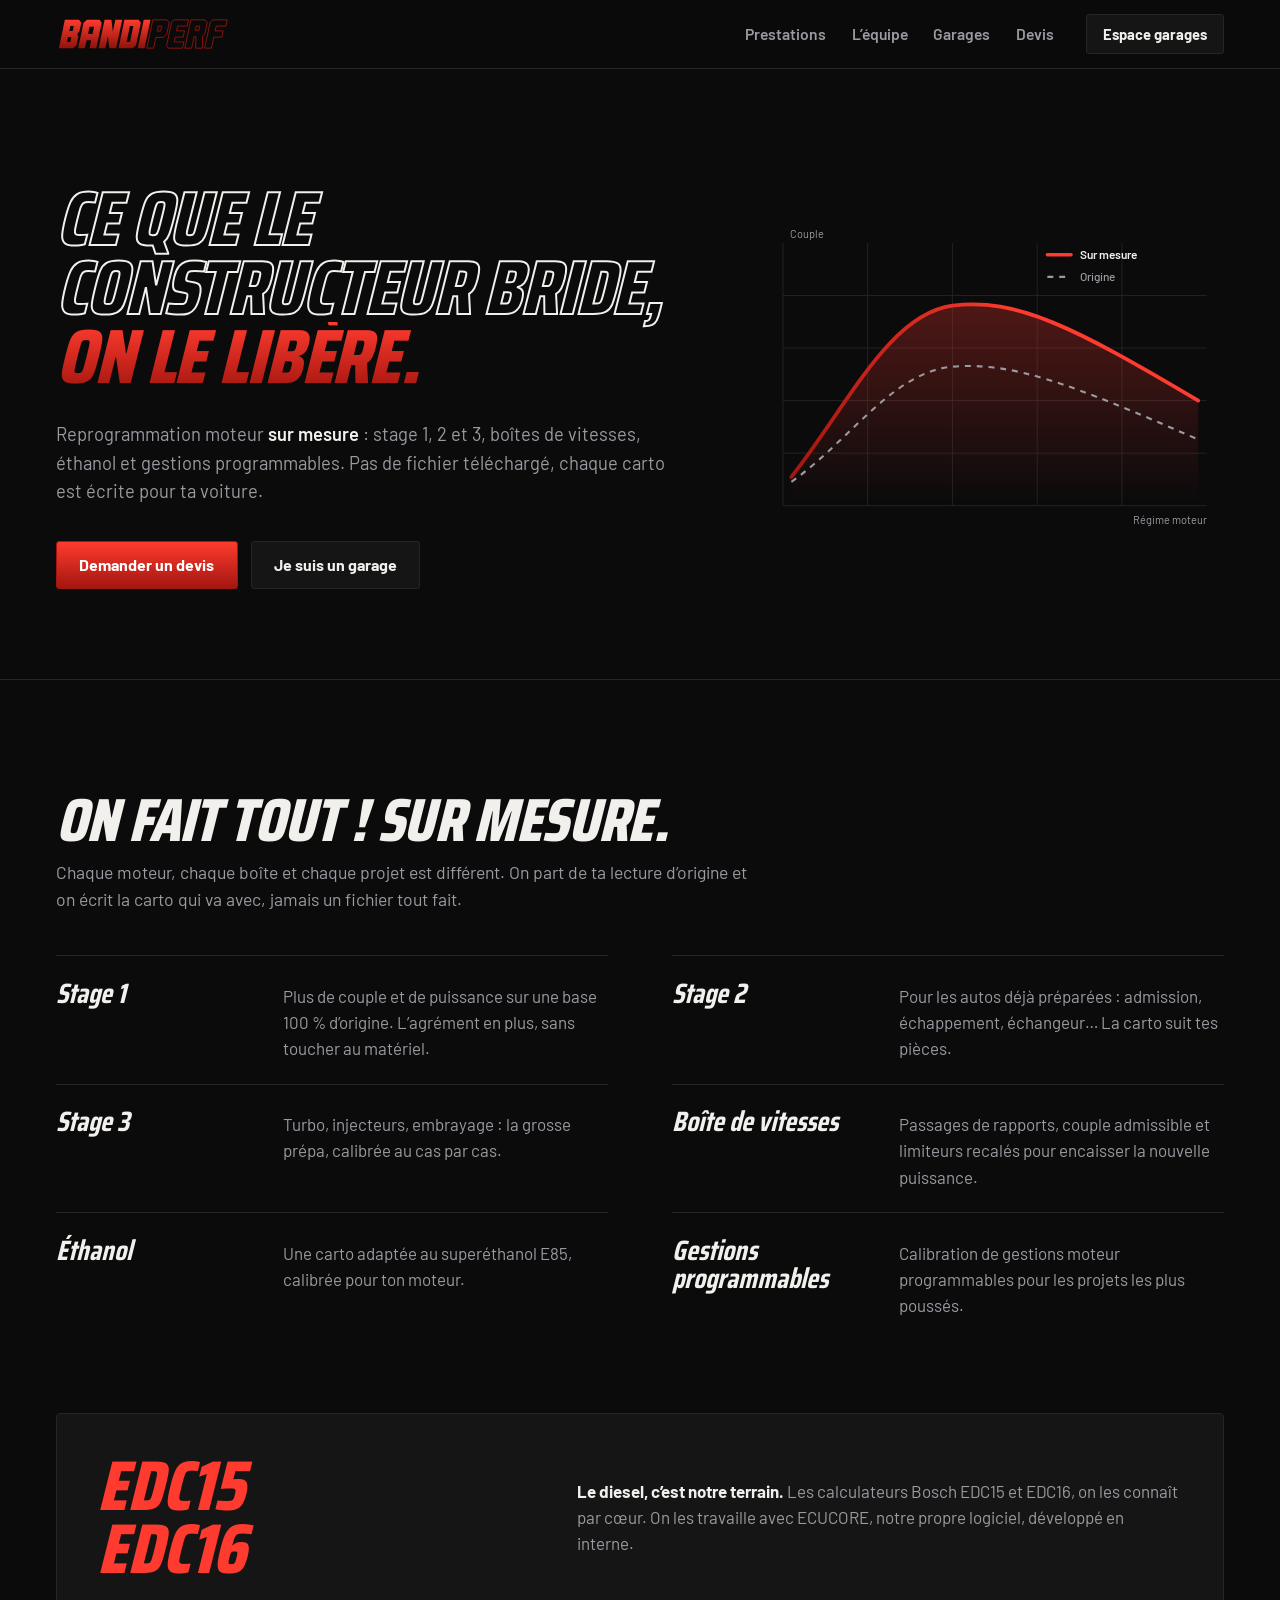
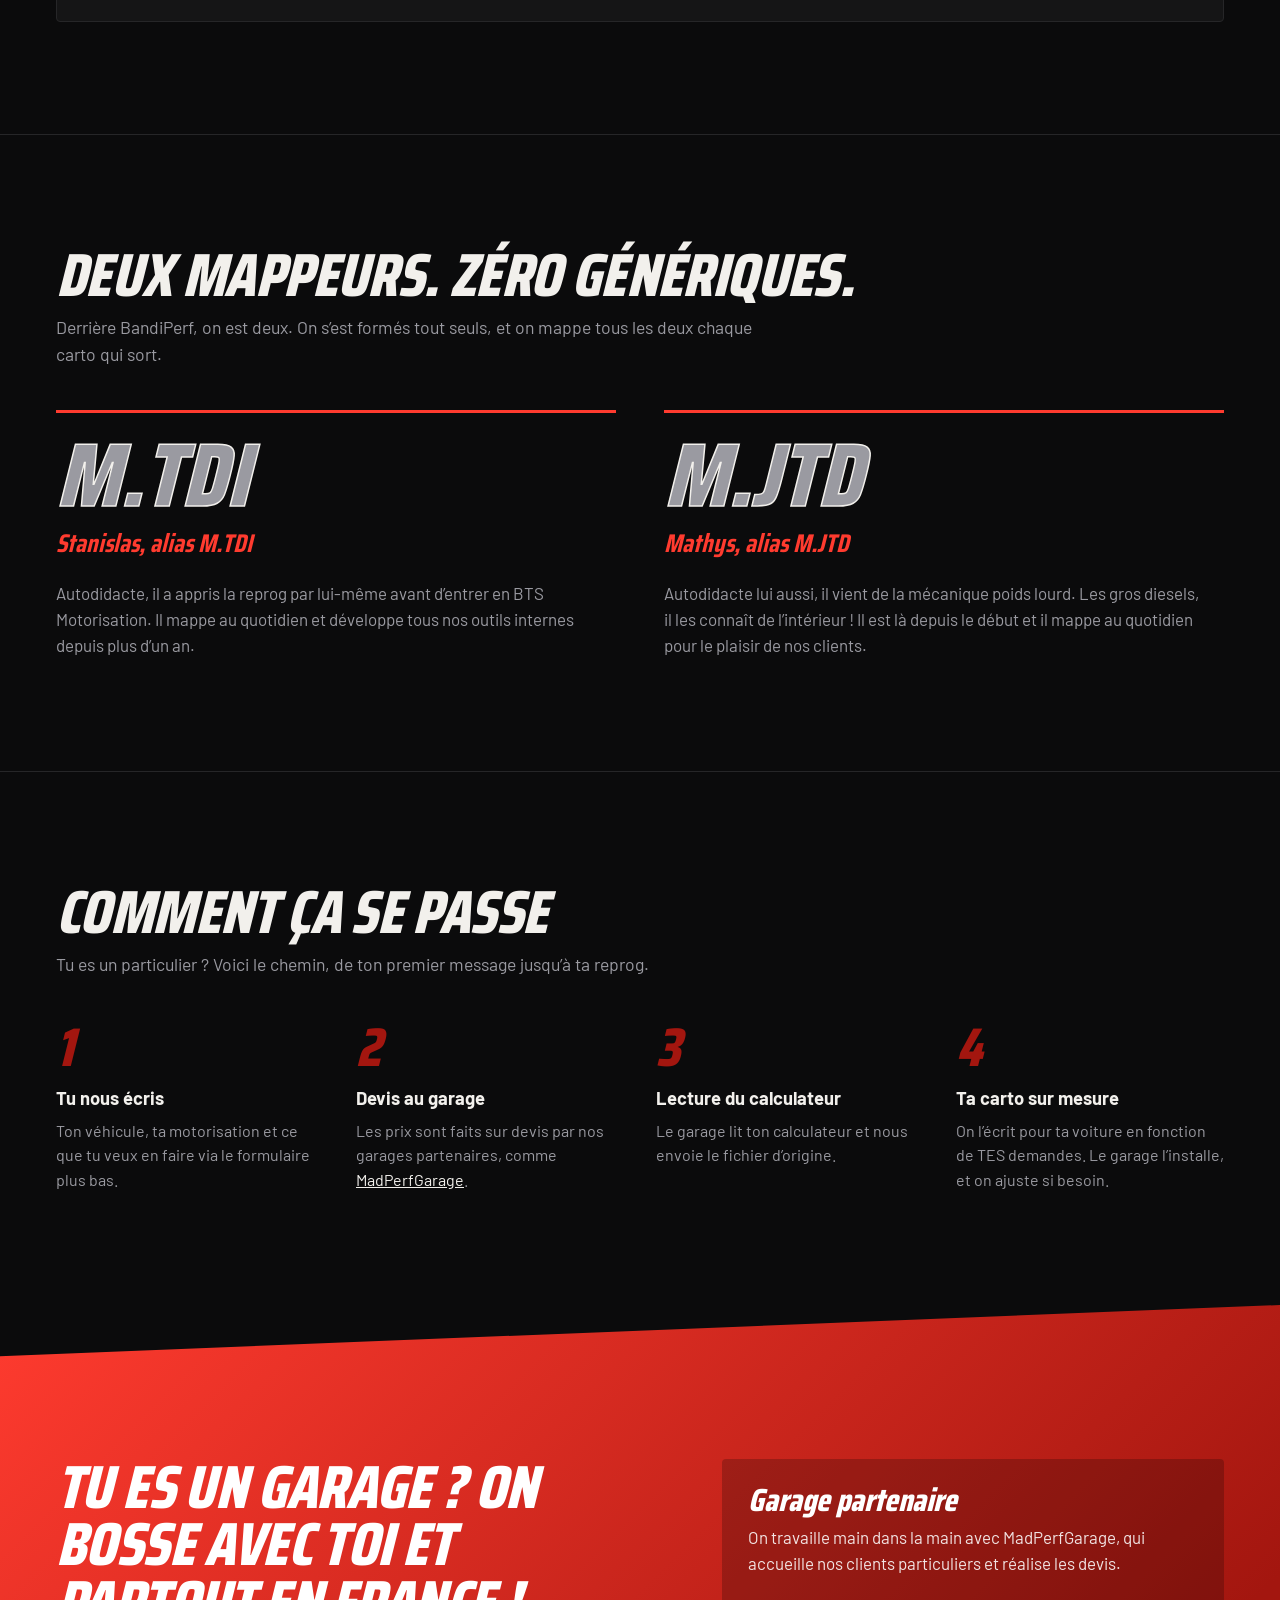
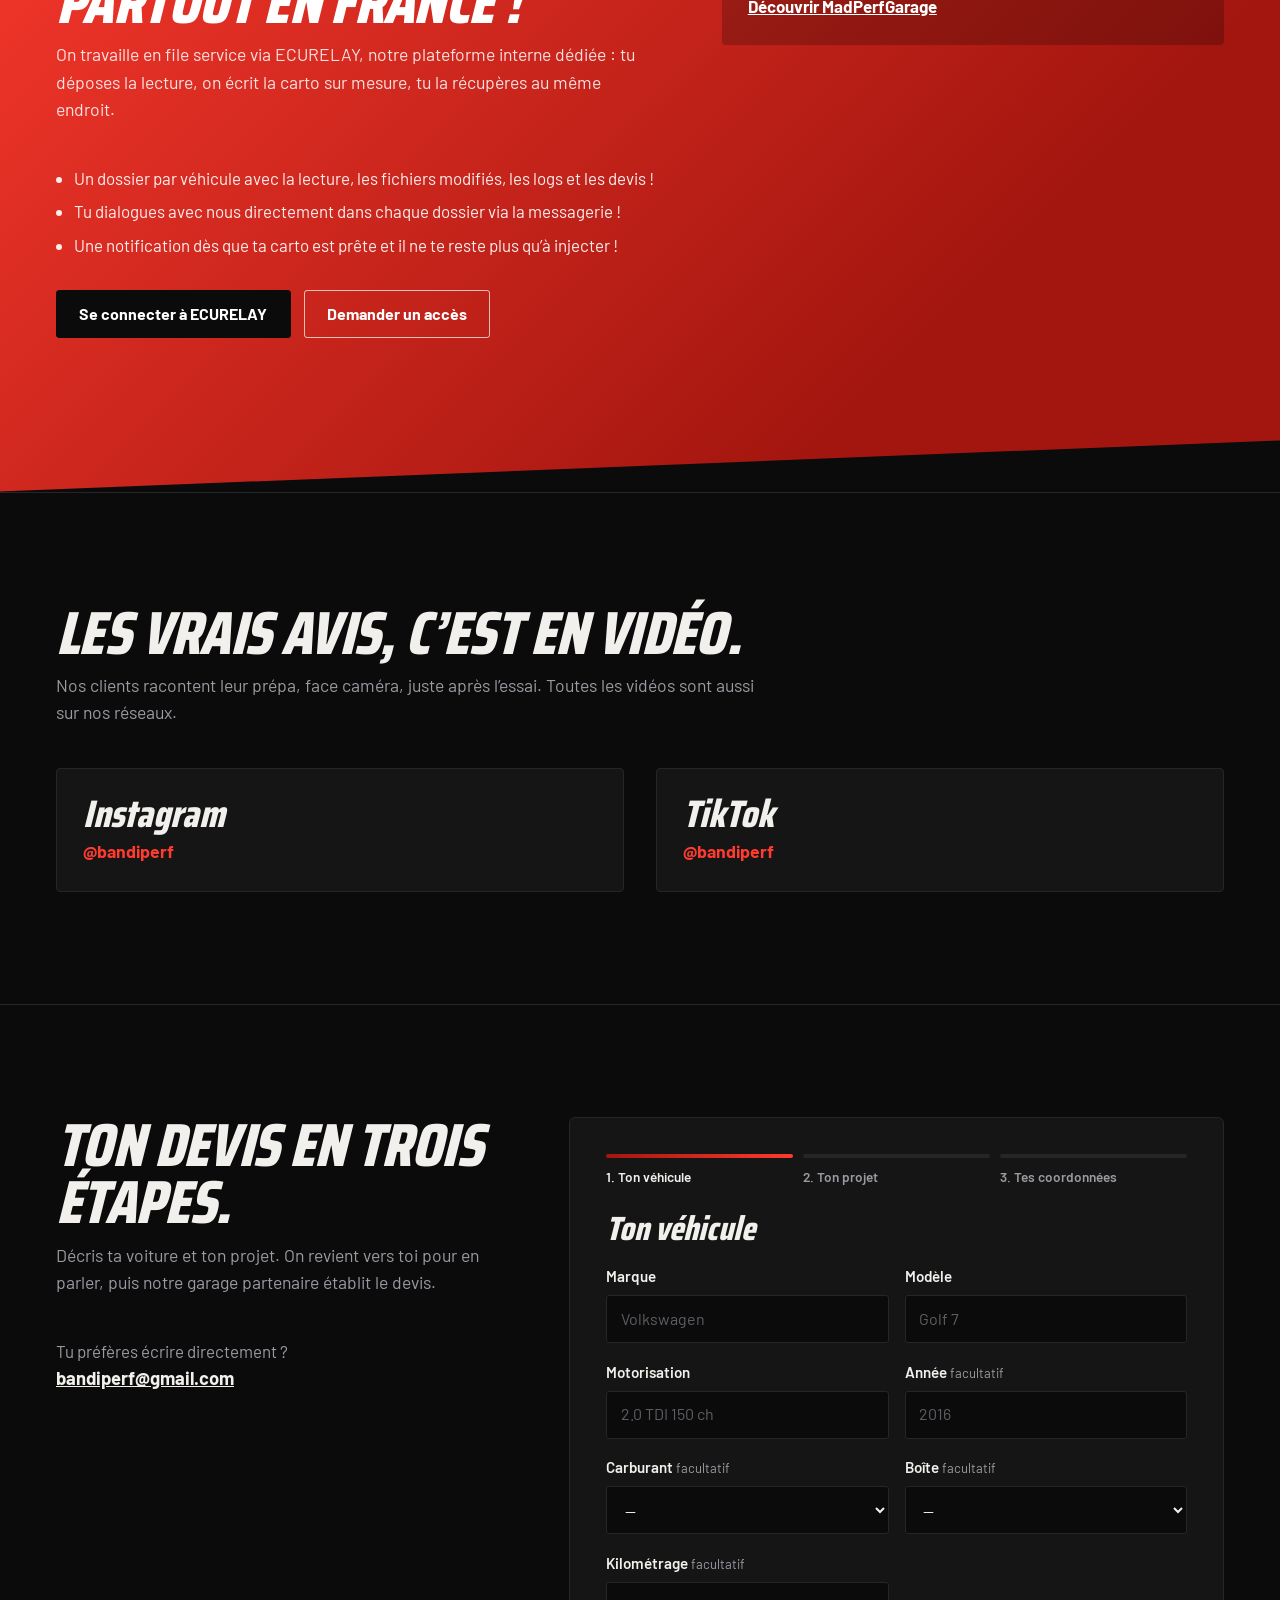
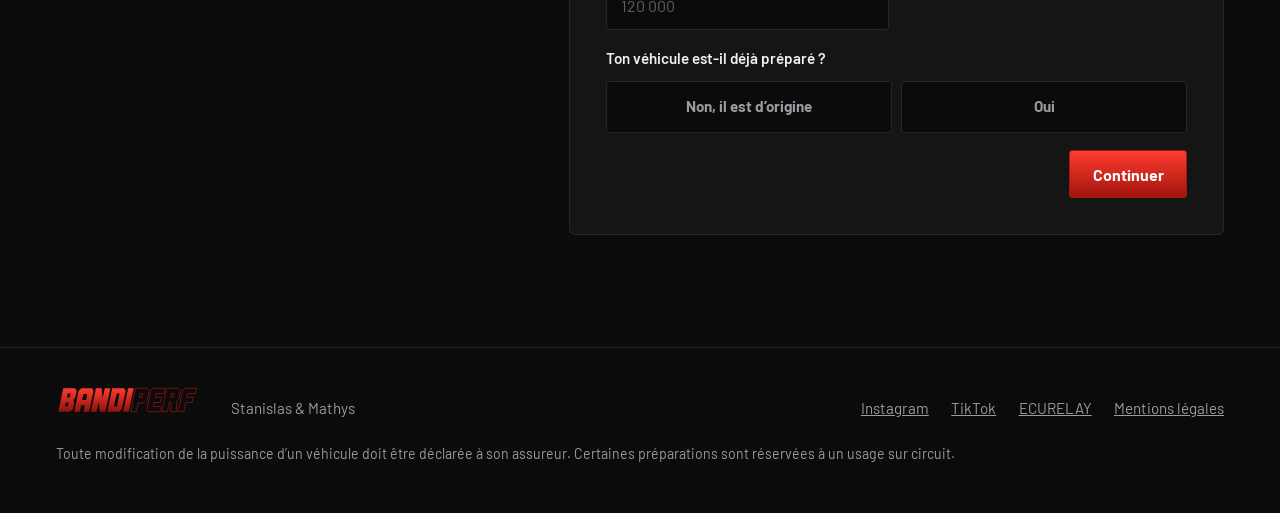
==== commit 23242dfc: "Add files via upload" ====
--- a/index.html
+++ b/index.html
@@ -10,21 +10,28 @@
   <meta property="og:description" content="Reprogrammation moteur sur mesure : stage 1 à 3, boîtes, éthanol, gestions programmables.">
   <meta property="og:type" content="website">
   <meta property="og:url" content="https://site.bandiperf.fr/">
+  <meta property="og:image" content="https://site.bandiperf.fr/partage.png">
+  <meta property="og:image:width" content="1200">
+  <meta property="og:image:height" content="630">
+  <meta property="og:image:alt" content="Logo BandiPerf — Reprogrammation moteur">
+  <meta name="twitter:card" content="summary_large_image">
   <link rel="icon" type="image/svg+xml" href="favicon.svg">
+  <link rel="icon" type="image/png" sizes="32x32" href="favicon-32.png">
+  <link rel="apple-touch-icon" href="favicon-180.png">
   <link rel="stylesheet" href="style.css">
 </head>
 <body>
 
 <header class="entete">
   <div class="wrap">
-    <a class="marque" href="#haut" aria-label="BandiPerf, retour en haut"><span class="plein">BANDI</span><span class="contour">PERF</span></a>
+    <a class="marque" href="#haut" aria-label="BandiPerf, retour en haut"><img src="logo.svg" alt="BandiPerf" width="613" height="120"></a>
     <nav aria-label="Navigation principale">
       <a href="#prestations">Prestations</a>
       <a href="#equipe">L’équipe</a>
       <a href="#garages">Garages</a>
       <a href="#devis">Devis</a>
     </nav>
-    <a class="bouton petit" href="http://ecurelay.bandiperf.fr:8005/login">Espace garages</a>
+    <a class="bouton petit" href="https://ecurelay.bandiperf.fr/login">Espace garages</a>
   </div>
 </header>
 
@@ -75,7 +82,7 @@
 
   <section class="bloc" id="prestations" aria-labelledby="titre-prestations">
     <div class="wrap">
-      <h2 class="titre" id="titre-prestations">On fait tout ! SUR MESURES.</h2>
+      <h2 class="titre" id="titre-prestations">On fait tout ! Sur mesure.</h2>
       <p class="intro">Chaque moteur, chaque boîte et chaque projet est différent. On part de ta lecture d’origine et on écrit la carto qui va avec, jamais un fichier tout fait.</p>
       <ul class="fiche">
         <li><h3>Stage 1</h3><p>Plus de couple et de puissance sur une base 100 % d’origine. L’agrément en plus, sans toucher au matériel.</p></li>
@@ -102,12 +109,12 @@
         <article class="profil">
           <p class="alias" aria-hidden="true">M.TDI</p>
           <h3 class="prenom">Stanislas, alias M.TDI</h3>
-          <p>Autodidacte, il a appris la reprog par lui-même avant d’entrer en BTS Motorisation. Il mappe au quotidien et développe tous nos outils internes depuis plus d'un an.</p>
+          <p>Autodidacte, il a appris la reprog par lui-même avant d’entrer en BTS Motorisation. Il mappe au quotidien et développe tous nos outils internes depuis plus d’un an.</p>
         </article>
         <article class="profil">
           <p class="alias" aria-hidden="true">M.JTD</p>
           <h3 class="prenom">Mathys, alias M.JTD</h3>
-          <p>Autodidacte lui aussi, il vient de la mécanique poids lourd. Les gros diesels, il les connaît de l’intérieur ! Il est là depuis le début et il mappe au quotidien pour le plaisir de nos clients.</p>
+          <p>Autodidacte lui aussi, il vient de la mécanique poids lourd. Les gros diesels, il les connaît de l’intérieur ! Il est là depuis le début et il mappe au quotidien pour le plaisir de nos clients.</p>
         </article>
       </div>
     </div>
@@ -129,12 +136,12 @@
   <section class="garages" id="garages" aria-labelledby="titre-garages">
     <div class="wrap colonnes">
       <div>
-        <h2 class="titre" id="titre-garages">Tu es un garage ? On bosse avec toi et partout en France!</h2>
+        <h2 class="titre" id="titre-garages">Tu es un garage ? On bosse avec toi et partout en France !</h2>
         <p class="intro">On travaille en file service via ECURELAY, notre plateforme interne dédiée : tu déposes la lecture, on écrit la carto sur mesure, tu la récupères au même endroit.</p>
         <ul>
-          <li>Un dossier par véhicule avec la lecture, les fichiers modifiés, les logs et les devis!</li>
-          <li>Tu dialogues avec nous directement dans chaque dossier via la messagerie!</li>
-          <li>Une notification dès que ta carto est prête et il ne te reste plus qu'à injecter!</li>
+          <li>Un dossier par véhicule avec la lecture, les fichiers modifiés, les logs et les devis !</li>
+          <li>Tu dialogues avec nous directement dans chaque dossier via la messagerie !</li>
+          <li>Une notification dès que ta carto est prête et il ne te reste plus qu’à injecter !</li>
         </ul>
         <div class="actions">
           <a class="bouton" href="https://ecurelay.bandiperf.fr/login">Se connecter à ECURELAY</a>
@@ -214,7 +221,7 @@
       <!-- Formulaire de devis : envoyé par e-mail (Web3Forms) et sur Discord (relais Cloudflare).
            Les deux réglages à remplir sont expliqués dans LISEZMOI.md. -->
       <form class="formulaire" id="form-devis" action="https://api.web3forms.com/submit" method="post"
-            data-relais="COLLE_ICI_ADRESSE_DU_RELAIS_CLOUDFLARE">
+            data-relais="https://bandiperf-devis.bandiperf.workers.dev">
         <input type="hidden" name="access_key" value="07773320-78d7-4122-8847-bf4330c8a9ec">
         <input type="hidden" name="subject" value="Demande de devis — site BandiPerf">
         <input type="hidden" name="from_name" value="Site BandiPerf">
@@ -327,12 +334,12 @@
 
 <footer class="pied">
   <div class="wrap">
-    <a class="marque" href="#haut" aria-label="BandiPerf, retour en haut"><span class="plein">BANDI</span><span class="contour">PERF</span></a>
+    <a class="marque" href="#haut" aria-label="BandiPerf, retour en haut"><img src="logo.svg" alt="BandiPerf" width="613" height="120"></a>
     <span>Stanislas &amp; Mathys</span>
     <nav aria-label="Liens du pied de page">
       <a href="https://www.instagram.com/bandiperf/" rel="noopener">Instagram</a>
       <a href="https://www.tiktok.com/@bandiperf" rel="noopener">TikTok</a>
-      <a href="http://ecurelay.bandiperf.fr:8005/login">ECURELAY</a>
+      <a href="https://ecurelay.bandiperf.fr/login">ECURELAY</a>
       <a href="mentions-legales.html">Mentions légales</a>
     </nav>
     <p class="avertissement">Toute modification de la puissance d’un véhicule doit être déclarée à son assureur. Certaines préparations sont réservées à un usage sur circuit.</p>
--- a/style.css
+++ b/style.css
@@ -26,6 +26,7 @@
 .marque { font-family: var(--disp); font-style: italic; font-weight: 800; letter-spacing: -.01em; text-decoration: none; line-height: 1; display: inline-flex; }
 .marque .plein { background: linear-gradient(180deg, var(--rouge), var(--grenat)); -webkit-background-clip: text; background-clip: text; color: transparent; padding-right: .04em; }
 .marque .contour { color: transparent; -webkit-text-stroke: 1px var(--grenat); }
+.marque img { display: block; height: 1em; width: auto; }
 
 /* En-tête */
 .entete { position: sticky; top: 0; z-index: 10; background: rgba(11, 11, 12, .88); backdrop-filter: blur(8px); border-bottom: 1px solid var(--trait); }
@@ -291,3 +292,6 @@
   .banc .surmesure { animation: none; stroke-dashoffset: 0; }
   .banc .gain { animation: none; opacity: 1; }
 }
+.entete .marque img { height: 34px; }
+.pied .marque img { height: 28px; }
+@media (max-width: 560px) { .entete .marque img { height: 28px; } }
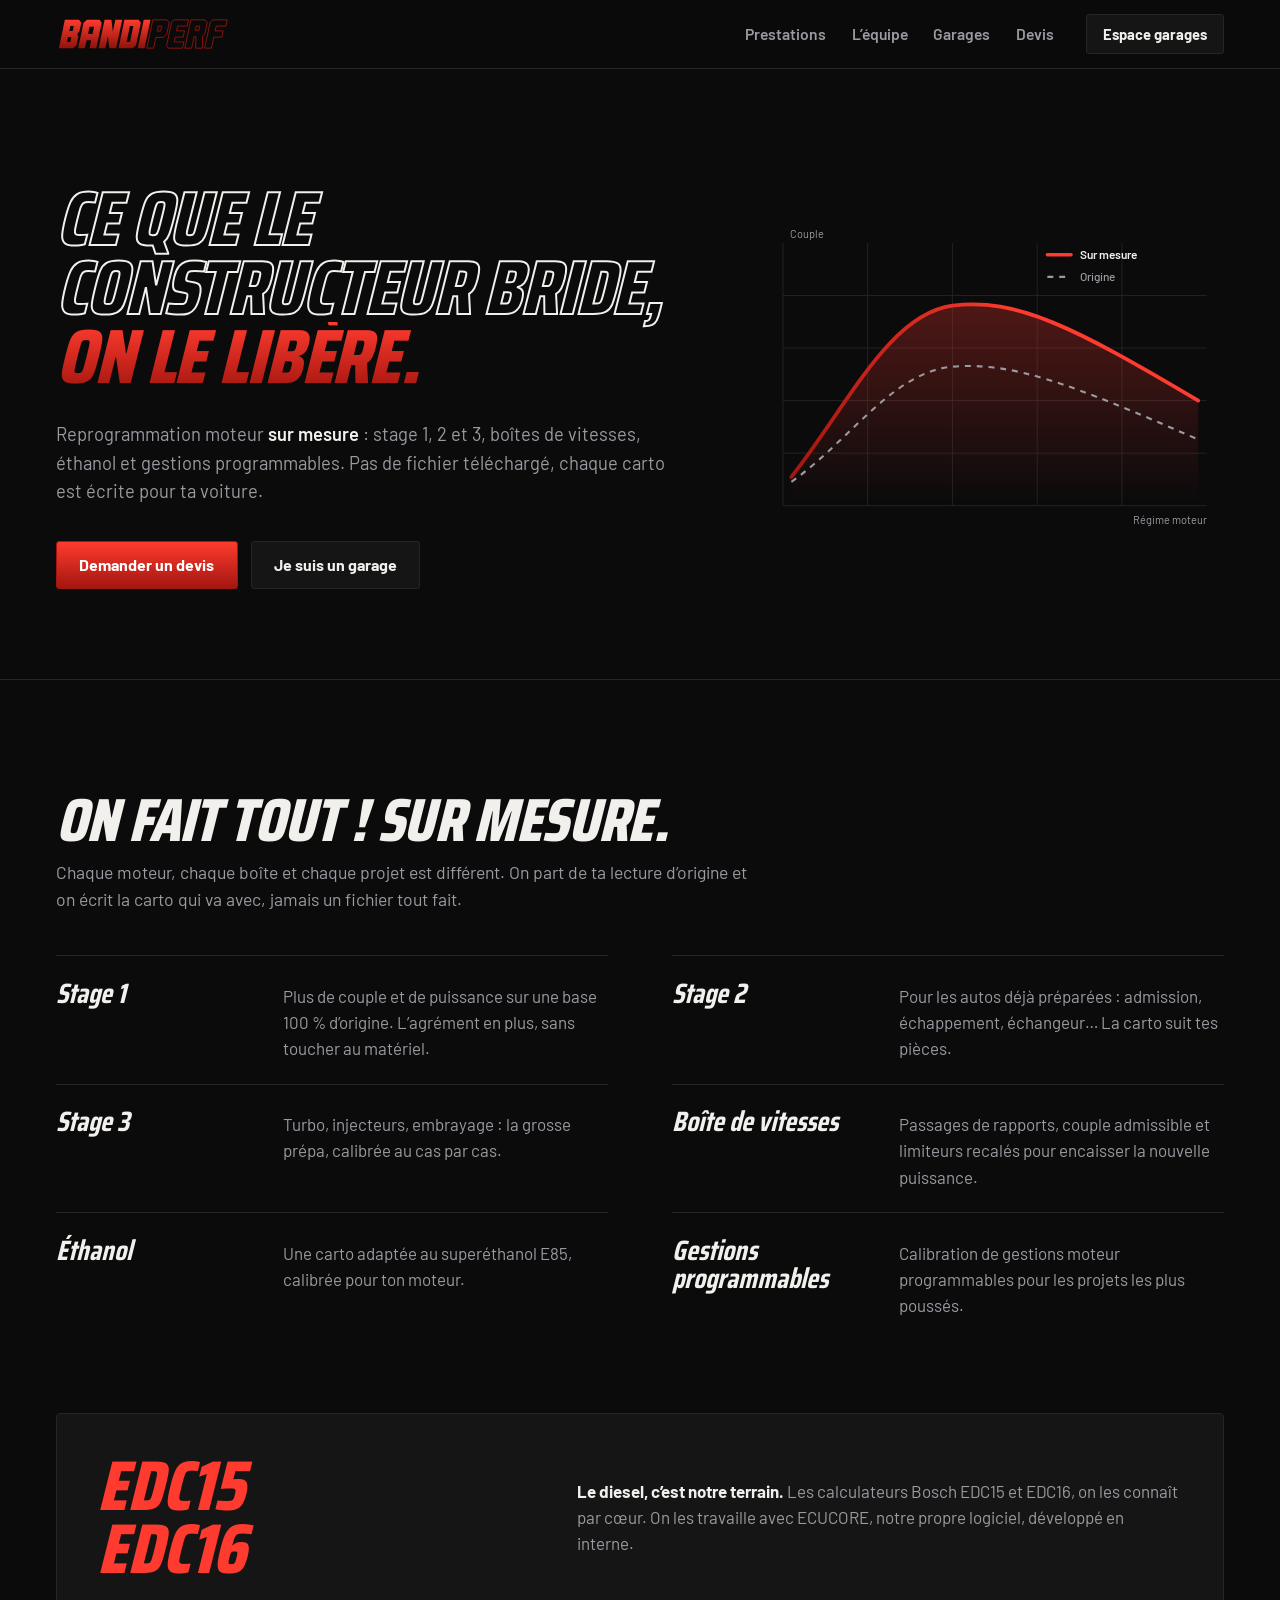
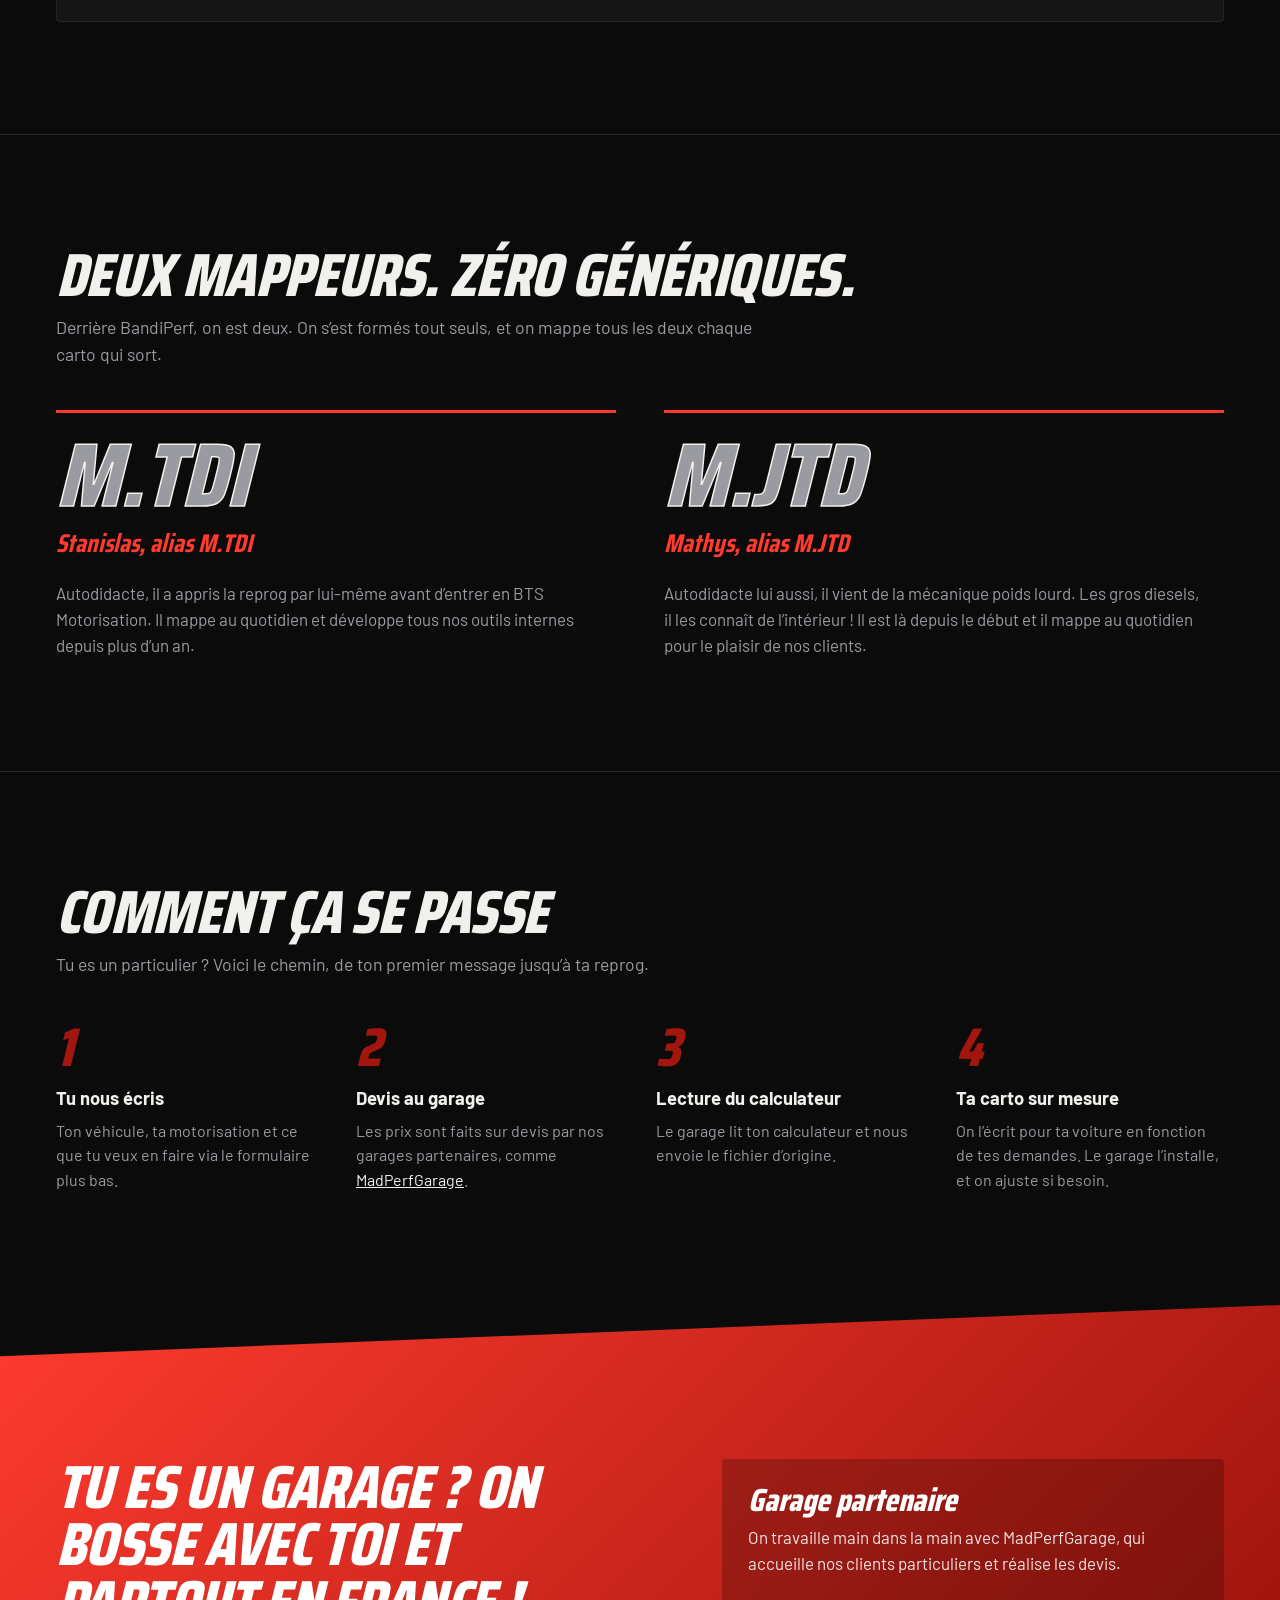
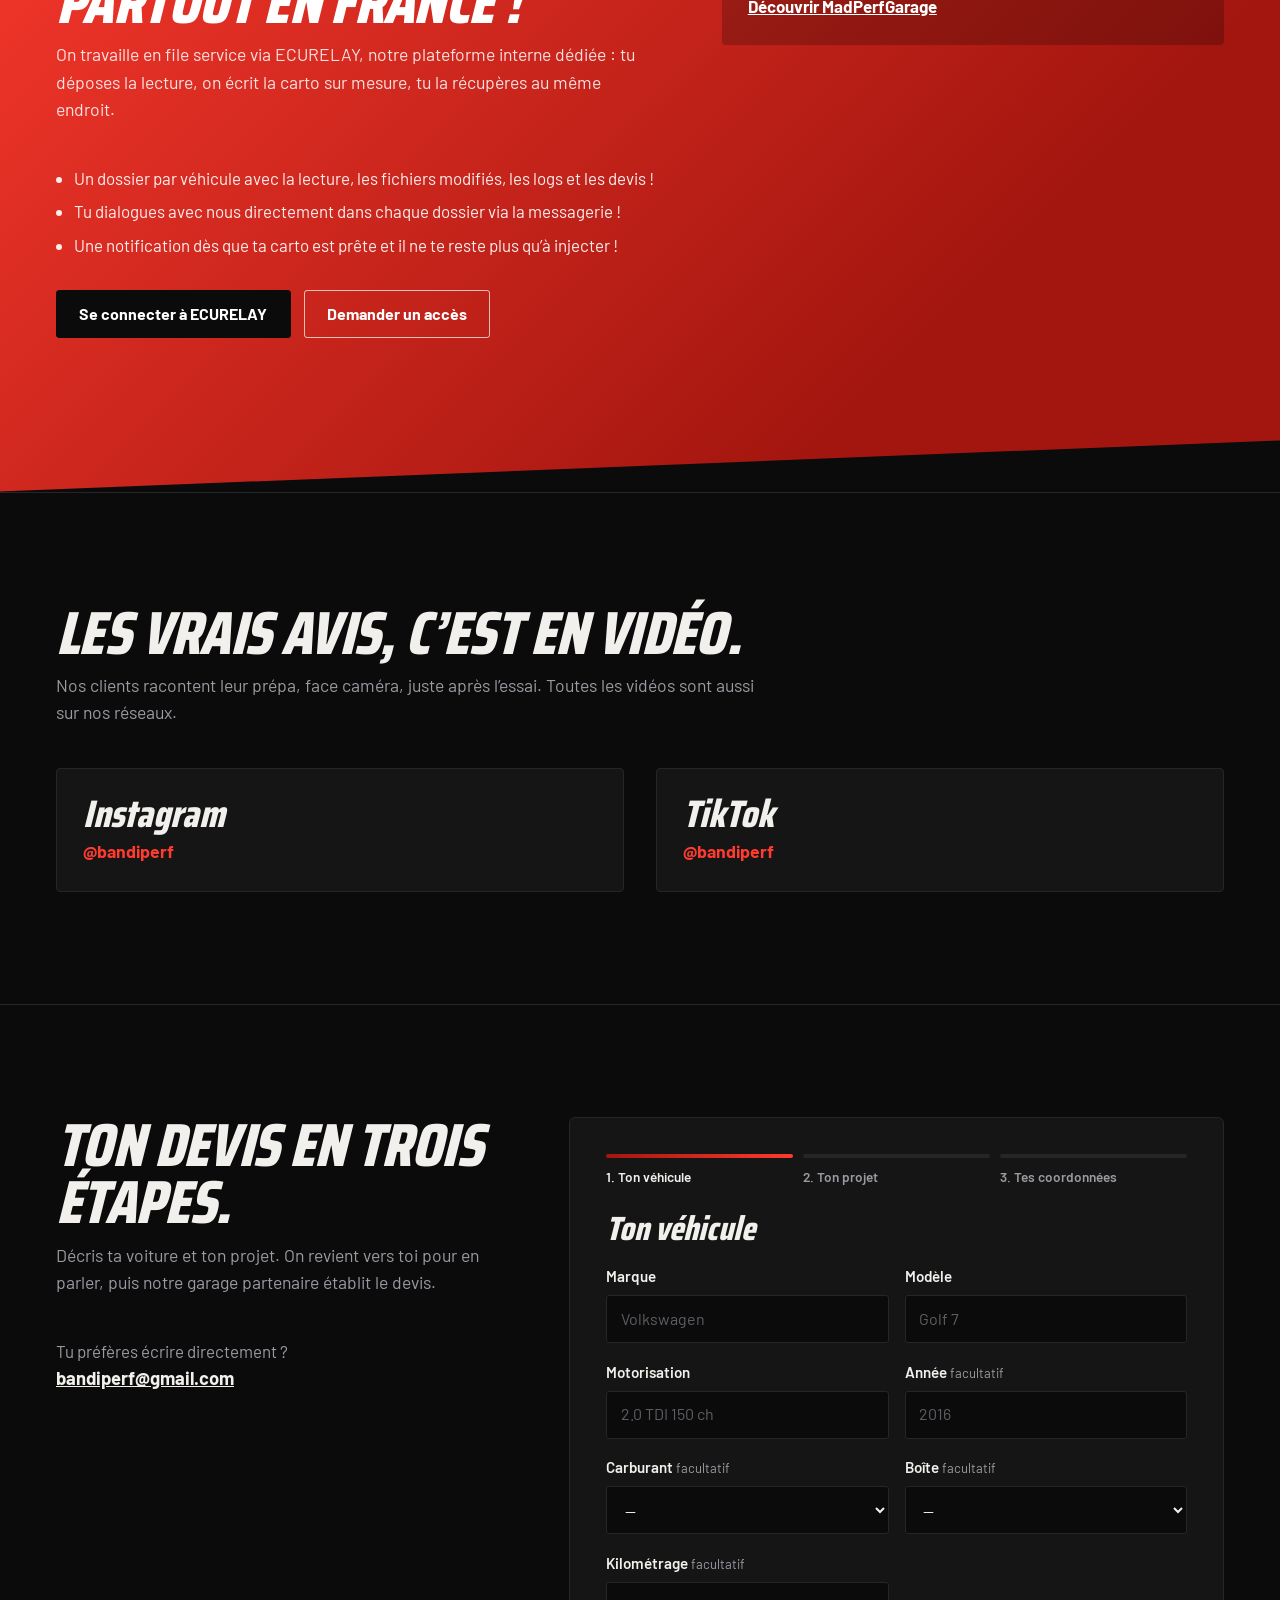
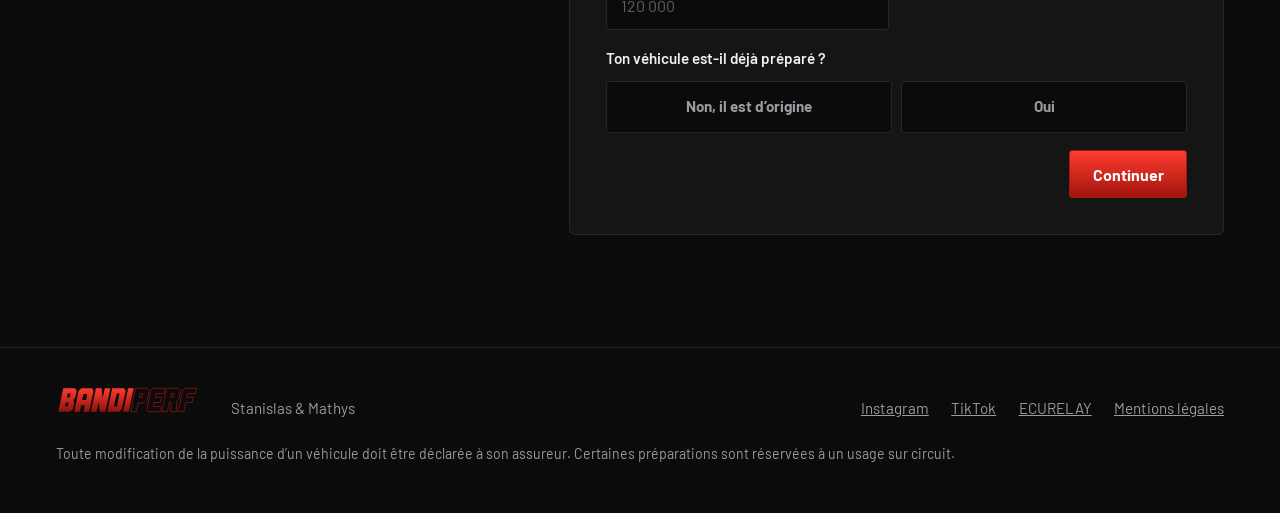
==== commit 747029a9: "Update index.html" ====
--- a/index.html
+++ b/index.html
@@ -128,7 +128,7 @@
         <li><h3>Tu nous écris</h3><p>Ton véhicule, ta motorisation et ce que tu veux en faire via le formulaire plus bas.</p></li>
         <li><h3>Devis au garage</h3><p>Les prix sont faits sur devis par nos garages partenaires, comme <a href="https://www.madperfgarage.com/" rel="noopener">MadPerfGarage</a>.</p></li>
         <li><h3>Lecture du calculateur</h3><p>Le garage lit ton calculateur et nous envoie le fichier d’origine.</p></li>
-        <li><h3>Ta carto sur mesure</h3><p>On l’écrit pour ta voiture en fonction de TES demandes. Le garage l’installe, et on ajuste si besoin.</p></li>
+        <li><h3>Ta carto sur mesure</h3><p>On l’écrit pour ta voiture en fonction de tes demandes. Le garage l’installe, et on ajuste si besoin.</p></li>
       </ol>
     </div>
   </section>
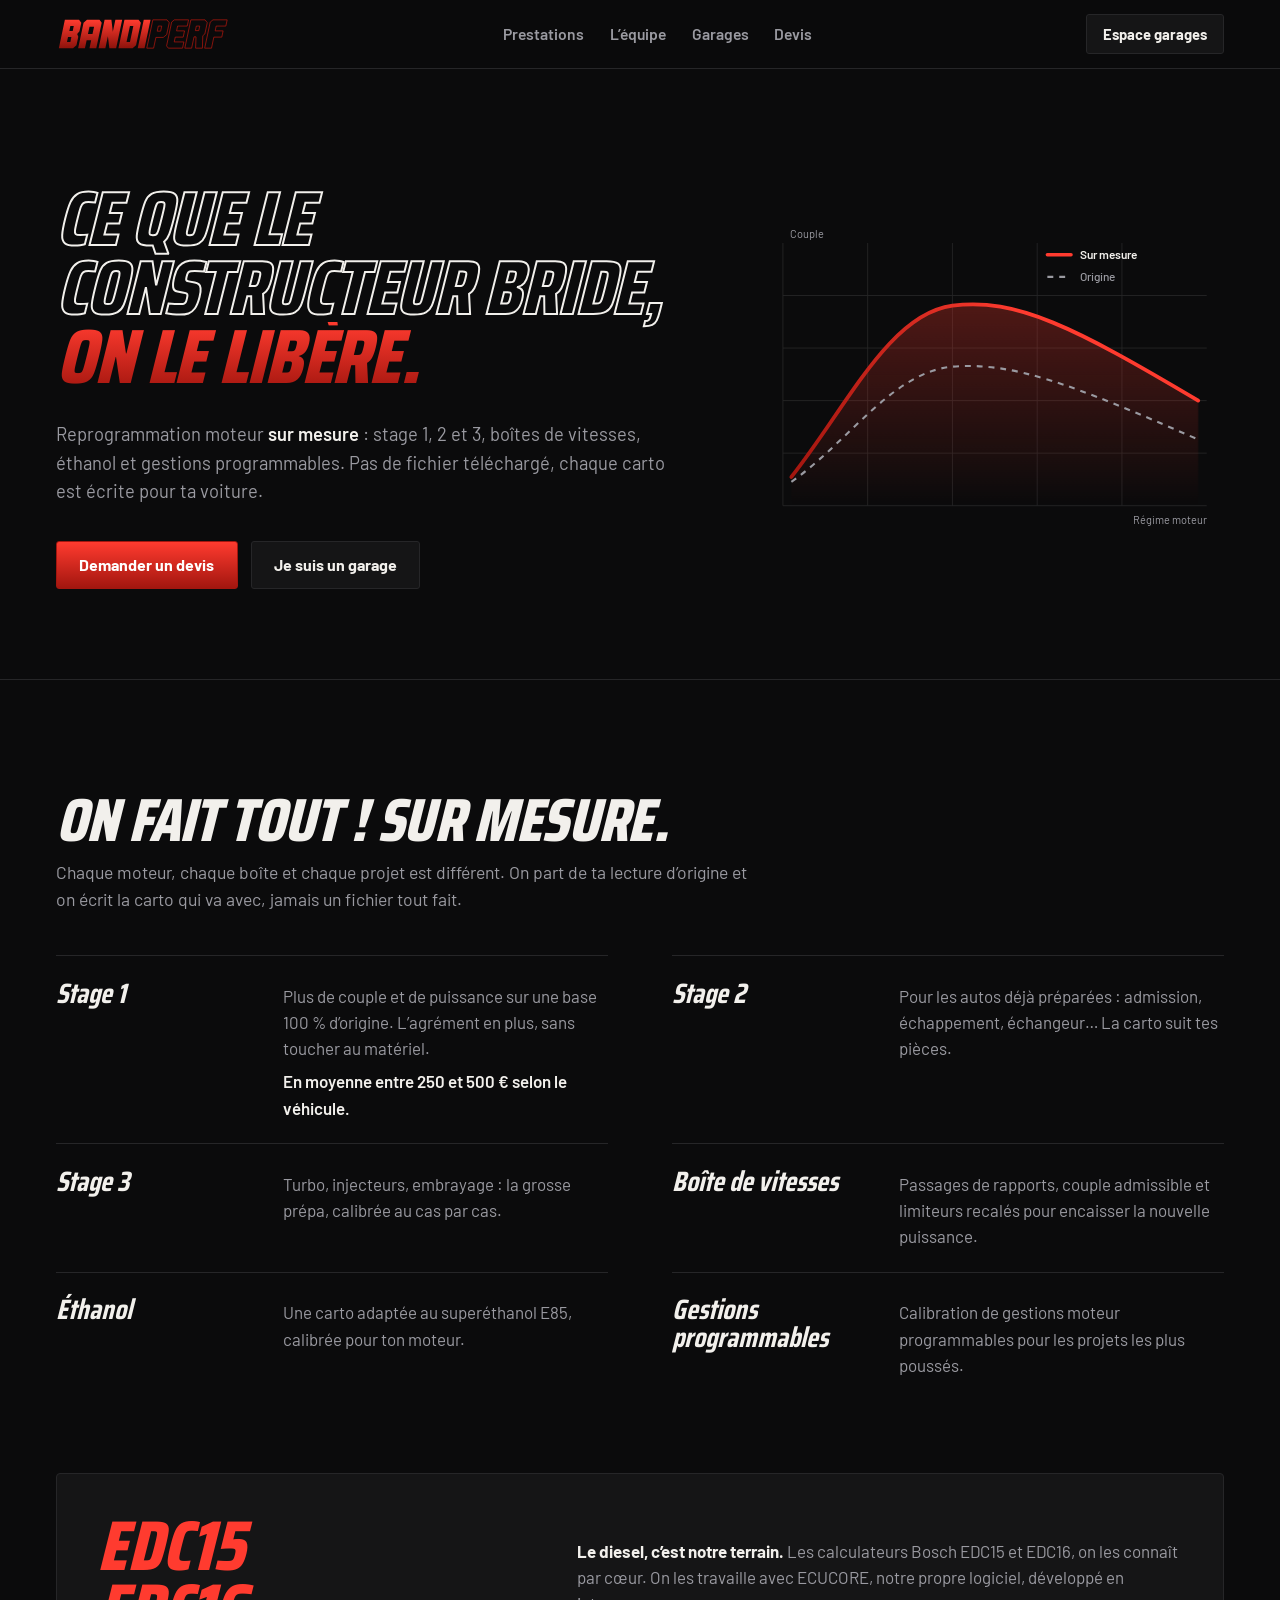
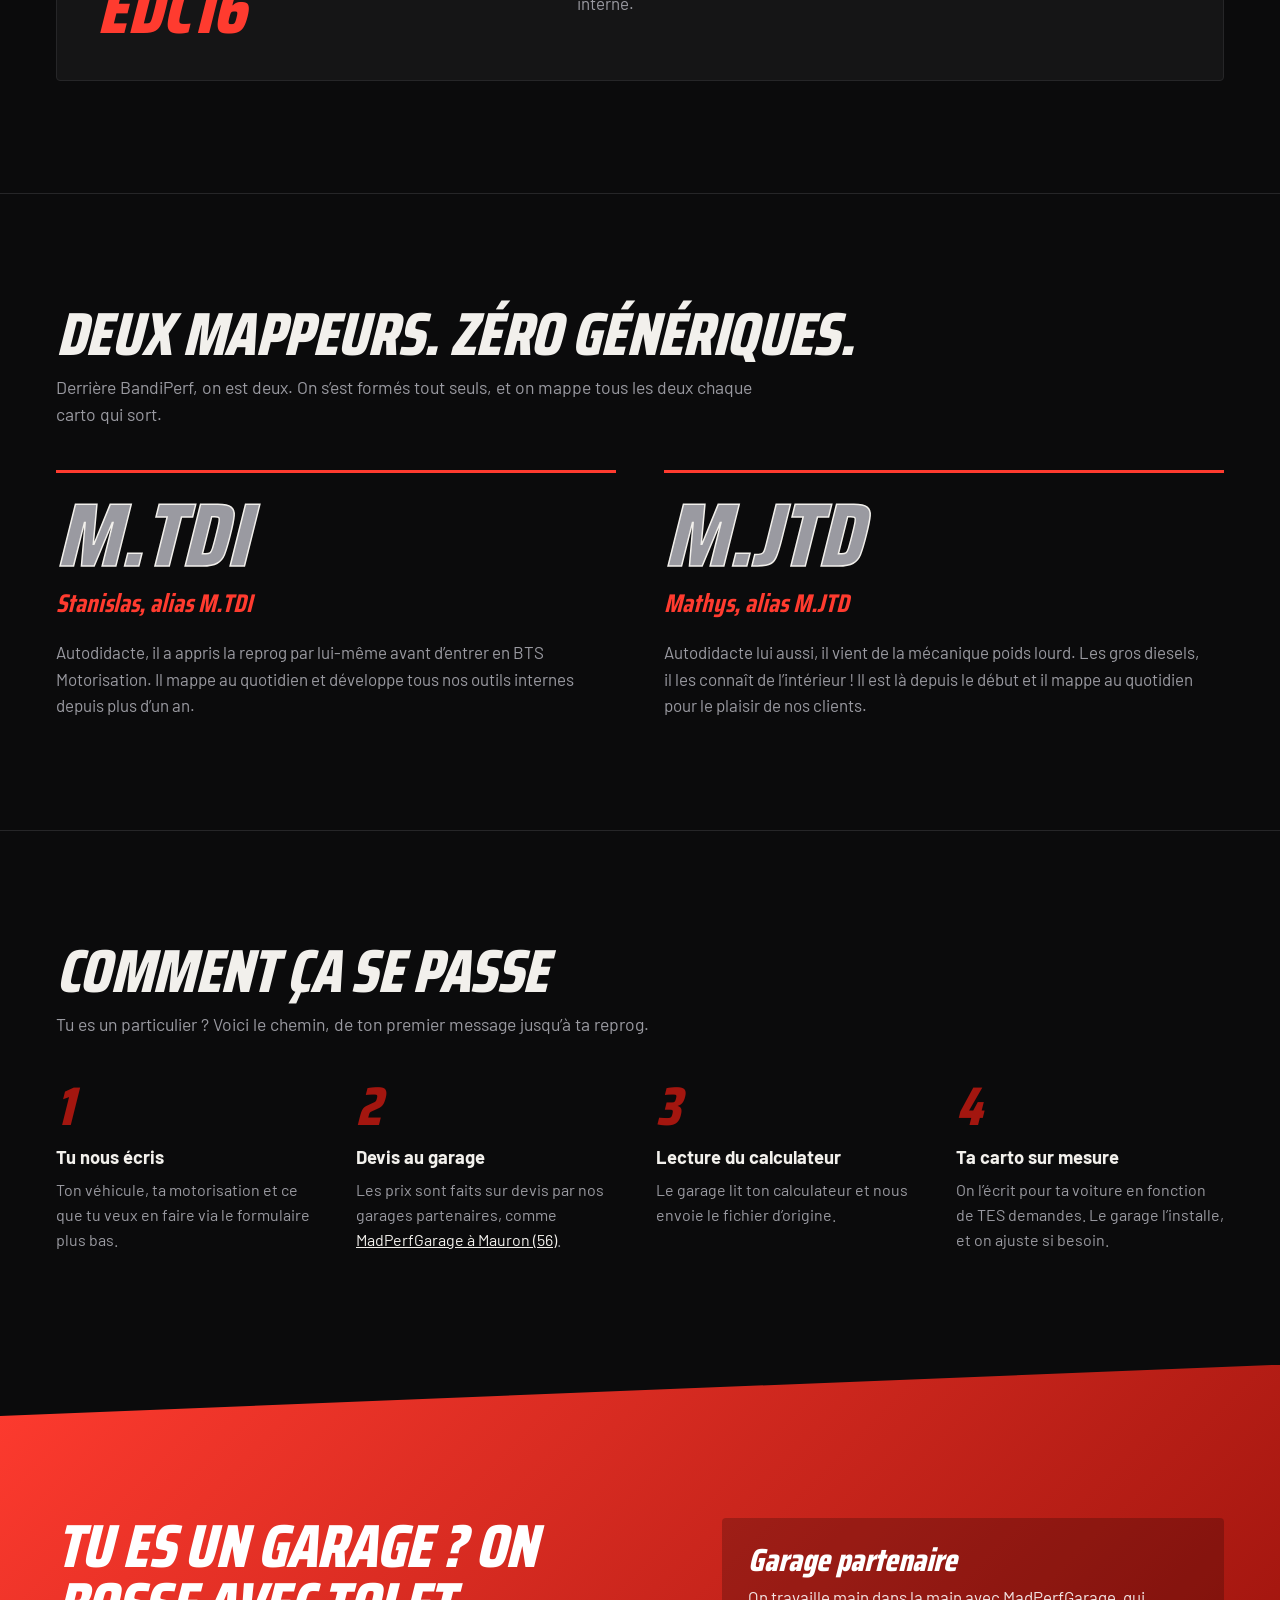
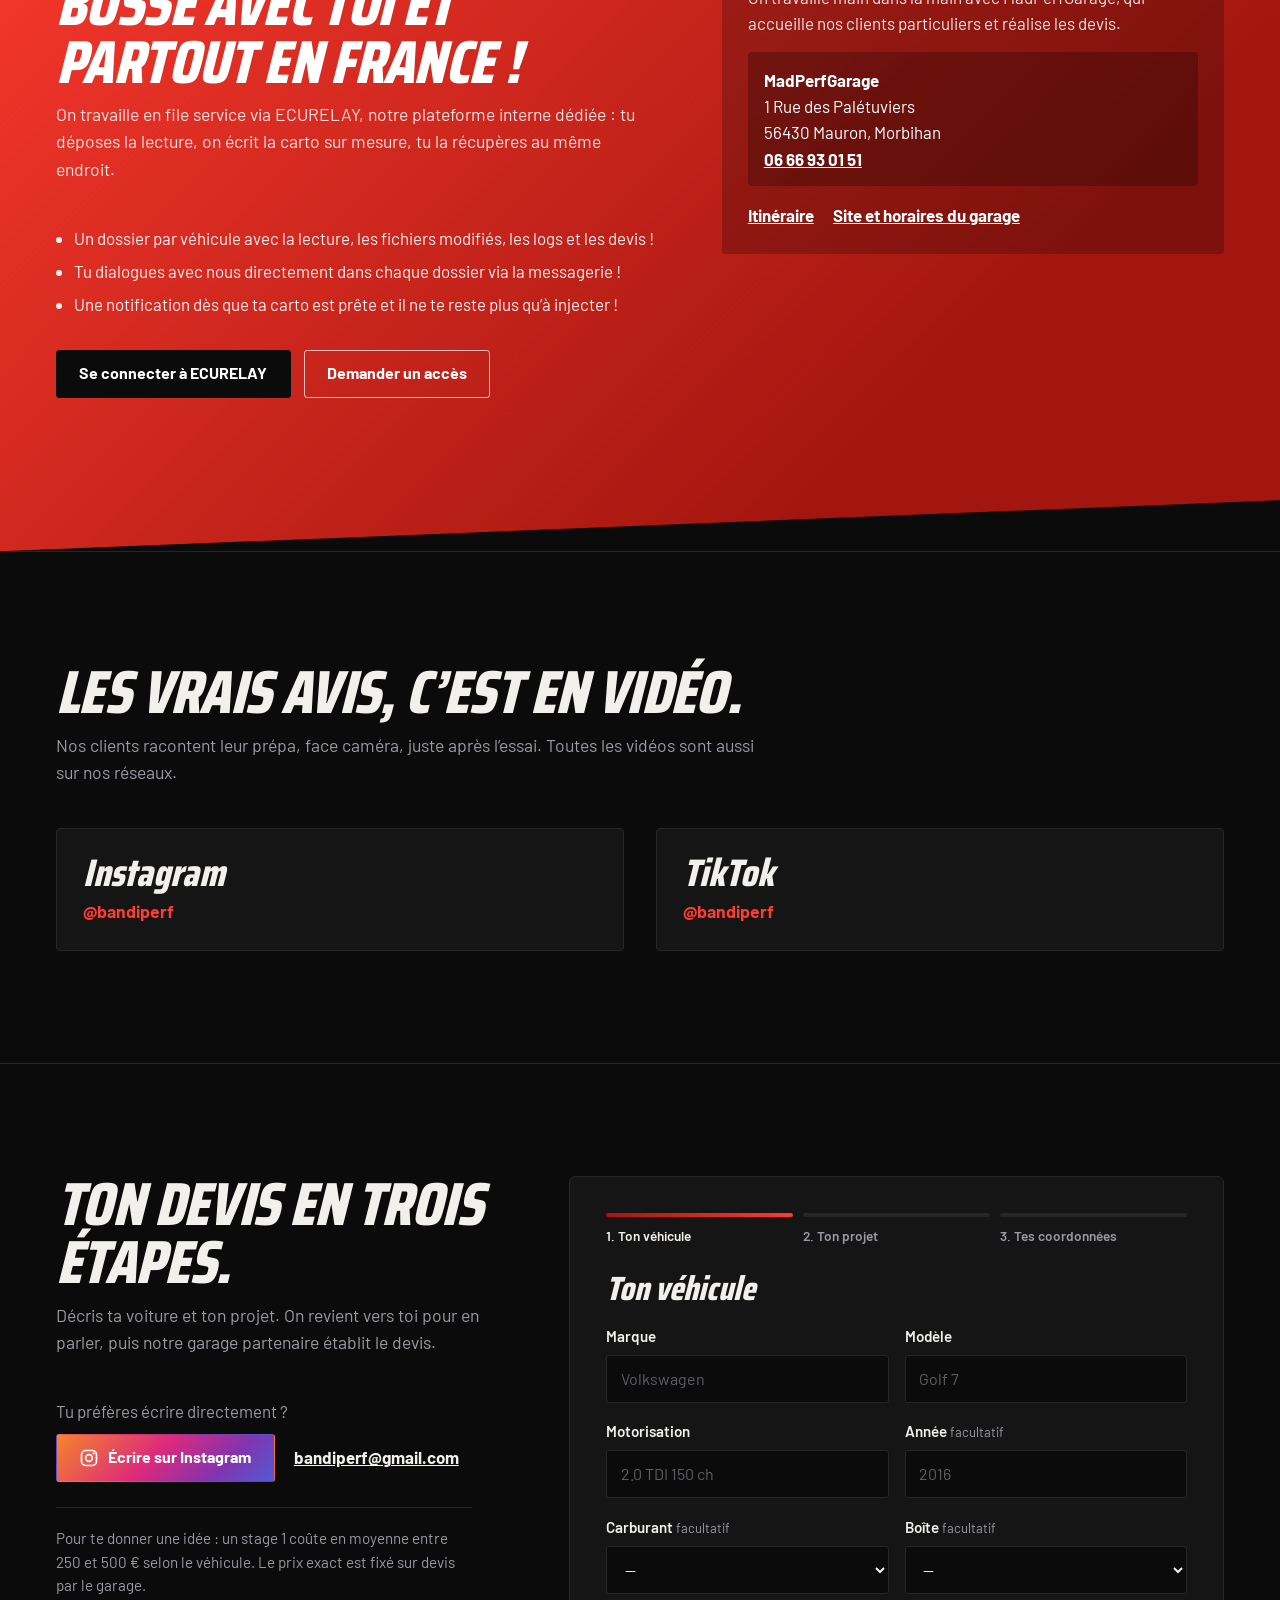
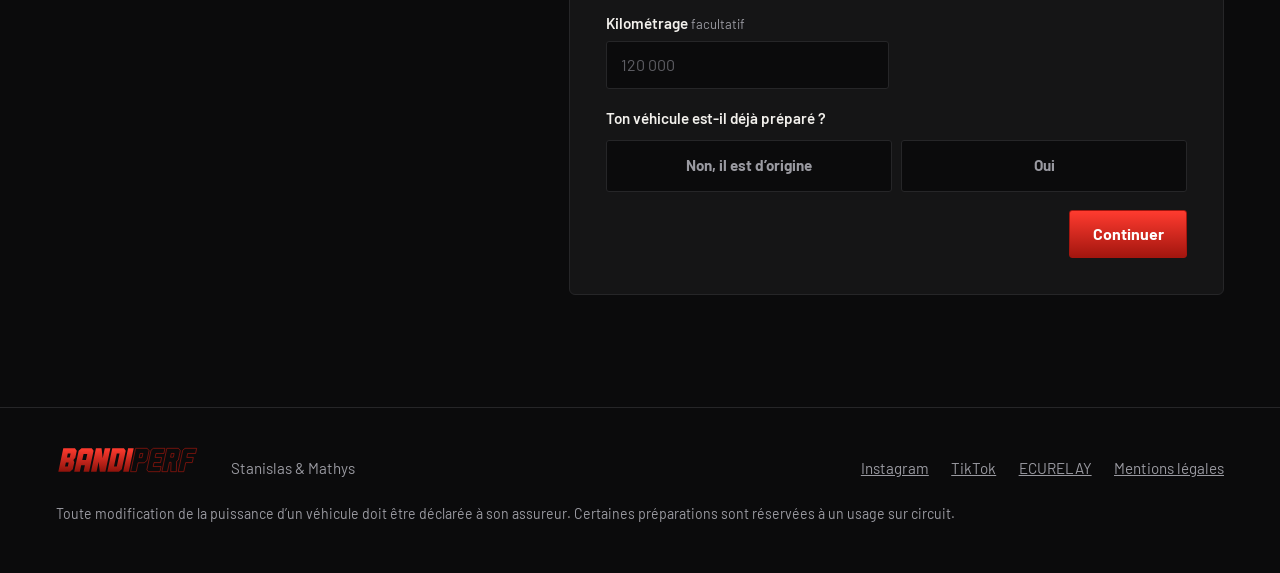
==== commit d7459b75: "Add files via upload" ====
--- a/index.html
+++ b/index.html
@@ -4,7 +4,7 @@
   <meta charset="utf-8">
   <meta name="viewport" content="width=device-width, initial-scale=1">
   <title>BandiPerf — Reprogrammation moteur sur mesure</title>
-  <meta name="description" content="Stage 1, 2 et 3, boîtes de vitesses, éthanol et gestions programmables. Reprog moteur sur mesure par Stanislas et Mathys, partout en France.">
+  <meta name="description" content="Reprogrammation moteur sur mesure : stage 1, 2 et 3, boîtes de vitesses, éthanol, gestions programmables. Particuliers à Mauron (56, Bretagne), garages partout en France.">
   <meta name="theme-color" content="#0B0B0C">
   <meta property="og:title" content="BandiPerf — Ce que le constructeur bride, on le libère.">
   <meta property="og:description" content="Reprogrammation moteur sur mesure : stage 1 à 3, boîtes, éthanol, gestions programmables.">
@@ -18,7 +18,9 @@
   <link rel="icon" type="image/svg+xml" href="favicon.svg">
   <link rel="icon" type="image/png" sizes="32x32" href="favicon-32.png">
   <link rel="apple-touch-icon" href="favicon-180.png">
+  <link rel="canonical" href="https://site.bandiperf.fr/">
   <link rel="stylesheet" href="style.css">
+  <script type="application/ld+json">{"@context": "https://schema.org", "@type": "Organization", "name": "BandiPerf", "alternateName": "Bandi Performance", "url": "https://site.bandiperf.fr/", "logo": "https://site.bandiperf.fr/favicon-180.png", "image": "https://site.bandiperf.fr/partage.png", "description": "Reprogrammation moteur sur mesure : stage 1, 2 et 3, boîtes de vitesses, éthanol, gestions programmables.", "email": "bandiperf@gmail.com", "areaServed": ["FR", "Bretagne"], "sameAs": ["https://www.instagram.com/bandiperf/", "https://www.tiktok.com/@bandiperf"], "address": {"@type": "PostalAddress", "addressLocality": "Mauron", "postalCode": "56430", "addressRegion": "Bretagne", "addressCountry": "FR"}}</script>
 </head>
 <body>
 
@@ -85,7 +87,8 @@
       <h2 class="titre" id="titre-prestations">On fait tout ! Sur mesure.</h2>
       <p class="intro">Chaque moteur, chaque boîte et chaque projet est différent. On part de ta lecture d’origine et on écrit la carto qui va avec, jamais un fichier tout fait.</p>
       <ul class="fiche">
-        <li><h3>Stage 1</h3><p>Plus de couple et de puissance sur une base 100 % d’origine. L’agrément en plus, sans toucher au matériel.</p></li>
+        <li><h3>Stage 1</h3><p>Plus de couple et de puissance sur une base 100 % d’origine. L’agrément en plus, sans toucher au matériel.
+          <span class="prix-indicatif">En moyenne entre 250 et 500 € selon le véhicule.</span></p></li>
         <li><h3>Stage 2</h3><p>Pour les autos déjà préparées : admission, échappement, échangeur… La carto suit tes pièces.</p></li>
         <li><h3>Stage 3</h3><p>Turbo, injecteurs, embrayage : la grosse prépa, calibrée au cas par cas.</p></li>
         <li><h3>Boîte de vitesses</h3><p>Passages de rapports, couple admissible et limiteurs recalés pour encaisser la nouvelle puissance.</p></li>
@@ -123,12 +126,12 @@
   <section class="bloc" id="deroule" aria-labelledby="titre-deroule">
     <div class="wrap">
       <h2 class="titre" id="titre-deroule">Comment ça se passe</h2>
-      <p class="intro">Tu es un particulier ? Voici le chemin, de ton premier message jusqu’à ta reprog.</p>
+      <p class="intro">Tu es un particulier ? Voici le chemin, de ton premier message jusqu’à ta reprog.</p>
       <ol class="etapes">
         <li><h3>Tu nous écris</h3><p>Ton véhicule, ta motorisation et ce que tu veux en faire via le formulaire plus bas.</p></li>
-        <li><h3>Devis au garage</h3><p>Les prix sont faits sur devis par nos garages partenaires, comme <a href="https://www.madperfgarage.com/" rel="noopener">MadPerfGarage</a>.</p></li>
+        <li><h3>Devis au garage</h3><p>Les prix sont faits sur devis par nos garages partenaires, comme <a href="#garages">MadPerfGarage à Mauron (56)</a>.</p></li>
         <li><h3>Lecture du calculateur</h3><p>Le garage lit ton calculateur et nous envoie le fichier d’origine.</p></li>
-        <li><h3>Ta carto sur mesure</h3><p>On l’écrit pour ta voiture en fonction de tes demandes. Le garage l’installe, et on ajuste si besoin.</p></li>
+        <li><h3>Ta carto sur mesure</h3><p>On l’écrit pour ta voiture en fonction de TES demandes. Le garage l’installe, et on ajuste si besoin.</p></li>
       </ol>
     </div>
   </section>
@@ -136,7 +139,7 @@
   <section class="garages" id="garages" aria-labelledby="titre-garages">
     <div class="wrap colonnes">
       <div>
-        <h2 class="titre" id="titre-garages">Tu es un garage ? On bosse avec toi et partout en France !</h2>
+        <h2 class="titre" id="titre-garages">Tu es un garage ? On bosse avec toi et partout en France !</h2>
         <p class="intro">On travaille en file service via ECURELAY, notre plateforme interne dédiée : tu déposes la lecture, on écrit la carto sur mesure, tu la récupères au même endroit.</p>
         <ul>
           <li>Un dossier par véhicule avec la lecture, les fichiers modifiés, les logs et les devis !</li>
@@ -151,7 +154,16 @@
       <aside class="partenaire" aria-labelledby="titre-partenaire">
         <h3 id="titre-partenaire">Garage partenaire</h3>
         <p>On travaille main dans la main avec MadPerfGarage, qui accueille nos clients particuliers et réalise les devis.</p>
-        <a href="https://www.madperfgarage.com/" rel="noopener">Découvrir MadPerfGarage</a>
+        <address class="adresse-garage">
+          <b>MadPerfGarage</b><br>
+          1 Rue des Palétuviers<br>
+          56430 Mauron, Morbihan<br>
+          <a href="tel:+33666930151">06 66 93 01 51</a>
+        </address>
+        <div class="liens-garage">
+          <a href="https://www.google.com/maps/dir/?api=1&amp;destination=1+Rue+des+Paletuviers+56430+Mauron+France" rel="noopener">Itinéraire</a>
+          <a href="https://www.madperfgarage.com/" rel="noopener">Site et horaires du garage</a>
+        </div>
       </aside>
     </div>
   </section>
@@ -210,12 +222,37 @@
     </div>
   </section>
 
+  <!-- DÉBUT FAQ (masquée) : pour l'afficher, supprime cette ligne et la ligne « FIN FAQ » plus bas, puis remplace chaque VOTRE RÉPONSE.
+  <section class="bloc" id="faq" aria-labelledby="titre-faq">
+    <div class="wrap">
+      <h2 class="titre" id="titre-faq">Les questions qu’on nous pose.</h2>
+      <div class="faq">
+        <details><summary>Est-ce qu’on peut revenir à la carto d’origine ?</summary><p>VOTRE RÉPONSE</p></details>
+        <details><summary>La reprog fait-elle sauter la garantie constructeur ?</summary><p>VOTRE RÉPONSE</p></details>
+        <details><summary>Est-ce que ça passe au contrôle technique ?</summary><p>VOTRE RÉPONSE</p></details>
+        <details><summary>Faut-il prévenir mon assurance ?</summary><p>VOTRE RÉPONSE</p></details>
+        <details><summary>Ma consommation va-t-elle augmenter ?</summary><p>VOTRE RÉPONSE</p></details>
+        <details><summary>Combien de temps dure une reprog ?</summary><p>VOTRE RÉPONSE</p></details>
+        <details><summary>Je ne suis pas près de vos garages partenaires, c’est possible ?</summary><p>VOTRE RÉPONSE</p></details>
+      </div>
+    </div>
+  </section>
+  FIN FAQ -->
+
   <section class="bloc devis" id="devis" aria-labelledby="titre-devis">
     <div class="wrap devis-grille">
       <div class="devis-intro">
         <h2 class="titre" id="titre-devis">Ton devis en trois étapes.</h2>
         <p class="intro">Décris ta voiture et ton projet. On revient vers toi pour en parler, puis notre garage partenaire établit le devis.</p>
-        <p class="devis-alt">Tu préfères écrire directement ?<br><a href="mailto:bandiperf@gmail.com">bandiperf@gmail.com</a></p>
+        <p class="devis-alt">Tu préfères écrire directement ?</p>
+        <div class="contacts-directs">
+          <a class="bouton insta" href="https://ig.me/m/bandiperf" rel="noopener">
+            <svg viewBox="0 0 24 24" aria-hidden="true"><rect x="3" y="3" width="18" height="18" rx="5" fill="none" stroke="currentColor" stroke-width="2"/><circle cx="12" cy="12" r="4" fill="none" stroke="currentColor" stroke-width="2"/><circle cx="17.5" cy="6.5" r="1.3" fill="currentColor"/></svg>
+            Écrire sur Instagram
+          </a>
+          <a class="email-direct" href="mailto:bandiperf@gmail.com">bandiperf@gmail.com</a>
+        </div>
+        <p class="devis-prix">Pour te donner une idée : un stage 1 coûte en moyenne entre 250 et 500 € selon le véhicule. Le prix exact est fixé sur devis par le garage.</p>
       </div>
 
       <!-- Formulaire de devis : envoyé par e-mail (Web3Forms) et sur Discord (relais Cloudflare).
@@ -254,13 +291,13 @@
           </div>
 
           <fieldset class="choix-oui-non">
-            <legend>Ton véhicule est-il déjà préparé ?</legend>
+            <legend>Ton véhicule est-il déjà préparé ?</legend>
             <div class="segments">
               <label><input type="radio" name="Déjà préparé" value="Non" required><span>Non, il est d’origine</span></label>
               <label><input type="radio" name="Déjà préparé" value="Oui"><span>Oui</span></label>
             </div>
           </fieldset>
-          <label class="bloc-prepa" hidden>Qu’est-ce qui est déjà fait ?
+          <label class="bloc-prepa" hidden>Qu’est-ce qui est déjà fait ?
             <textarea name="Préparation actuelle" rows="3" maxlength="1000" placeholder="Reprog stage 1, admission, ligne inox, échangeur, embrayage renforcé…"></textarea>
           </label>
 
--- a/style.css
+++ b/style.css
@@ -295,3 +295,34 @@
 .entete .marque img { height: 34px; }
 .pied .marque img { height: 28px; }
 @media (max-width: 560px) { .entete .marque img { height: 28px; } }
+
+/* Page 404 */
+.introuvable { padding: clamp(64px, 10vw, 140px) 0; }
+.code-erreur { margin: 0; font-family: var(--disp); font-style: italic; font-weight: 800; font-size: clamp(6rem, 22vw, 14rem); line-height: .85;
+  color: transparent; -webkit-text-stroke: 2px var(--grenat); }
+
+/* FAQ */
+.faq { display: flex; flex-direction: column; border-top: 1px solid var(--trait); max-width: 52rem; }
+.faq details { border-bottom: 1px solid var(--trait); }
+.faq summary { cursor: pointer; list-style: none; padding: 1.2rem 2.5rem 1.2rem 0; position: relative; font-weight: 700; font-size: 1.1rem; }
+.faq summary::-webkit-details-marker { display: none; }
+.faq summary::after { content: "+"; position: absolute; right: .4rem; top: 50%; transform: translateY(-50%); font-family: var(--disp);
+  font-size: 1.8rem; font-weight: 800; color: var(--rouge); transition: transform .2s; }
+.faq details[open] summary::after { transform: translateY(-50%) rotate(45deg); }
+.faq summary:focus-visible { outline: 2px solid var(--rouge); outline-offset: 4px; }
+.faq details p { margin: 0 0 1.3rem; color: var(--acier); max-width: 46rem; }
+.entete .wrap > .bouton:last-child { margin-left: auto; }
+
+/* Prix indicatif, garage partenaire, contact Instagram */
+.prix-indicatif { display: block; margin-top: .45rem; color: var(--ivoire); font-weight: 600; }
+.adresse-garage { font-style: normal; line-height: 1.55; margin: 0 0 1rem; padding: .9rem 1rem; background: rgba(0, 0, 0, .25); border-radius: 4px; }
+.adresse-garage a { color: #fff; font-weight: 700; }
+.liens-garage { display: flex; flex-wrap: wrap; gap: .5rem 1.2rem; }
+.liens-garage a { font-weight: 700; }
+.contacts-directs { display: flex; flex-wrap: wrap; align-items: center; gap: .8rem 1.2rem; margin: .6rem 0 1.6rem; }
+.bouton.insta { gap: .55rem; border-color: transparent; color: #fff;
+  background: linear-gradient(135deg, #f58529, #dd2a7b 45%, #8134af 75%, #515bd4); }
+.bouton.insta:hover { filter: brightness(1.1); }
+.bouton.insta svg { width: 20px; height: 20px; }
+.email-direct { color: var(--ivoire); font-weight: 700; }
+.devis-prix { color: var(--acier); font-size: .95rem; max-width: 26rem; padding-top: 1.2rem; border-top: 1px solid var(--trait); margin: 0; }
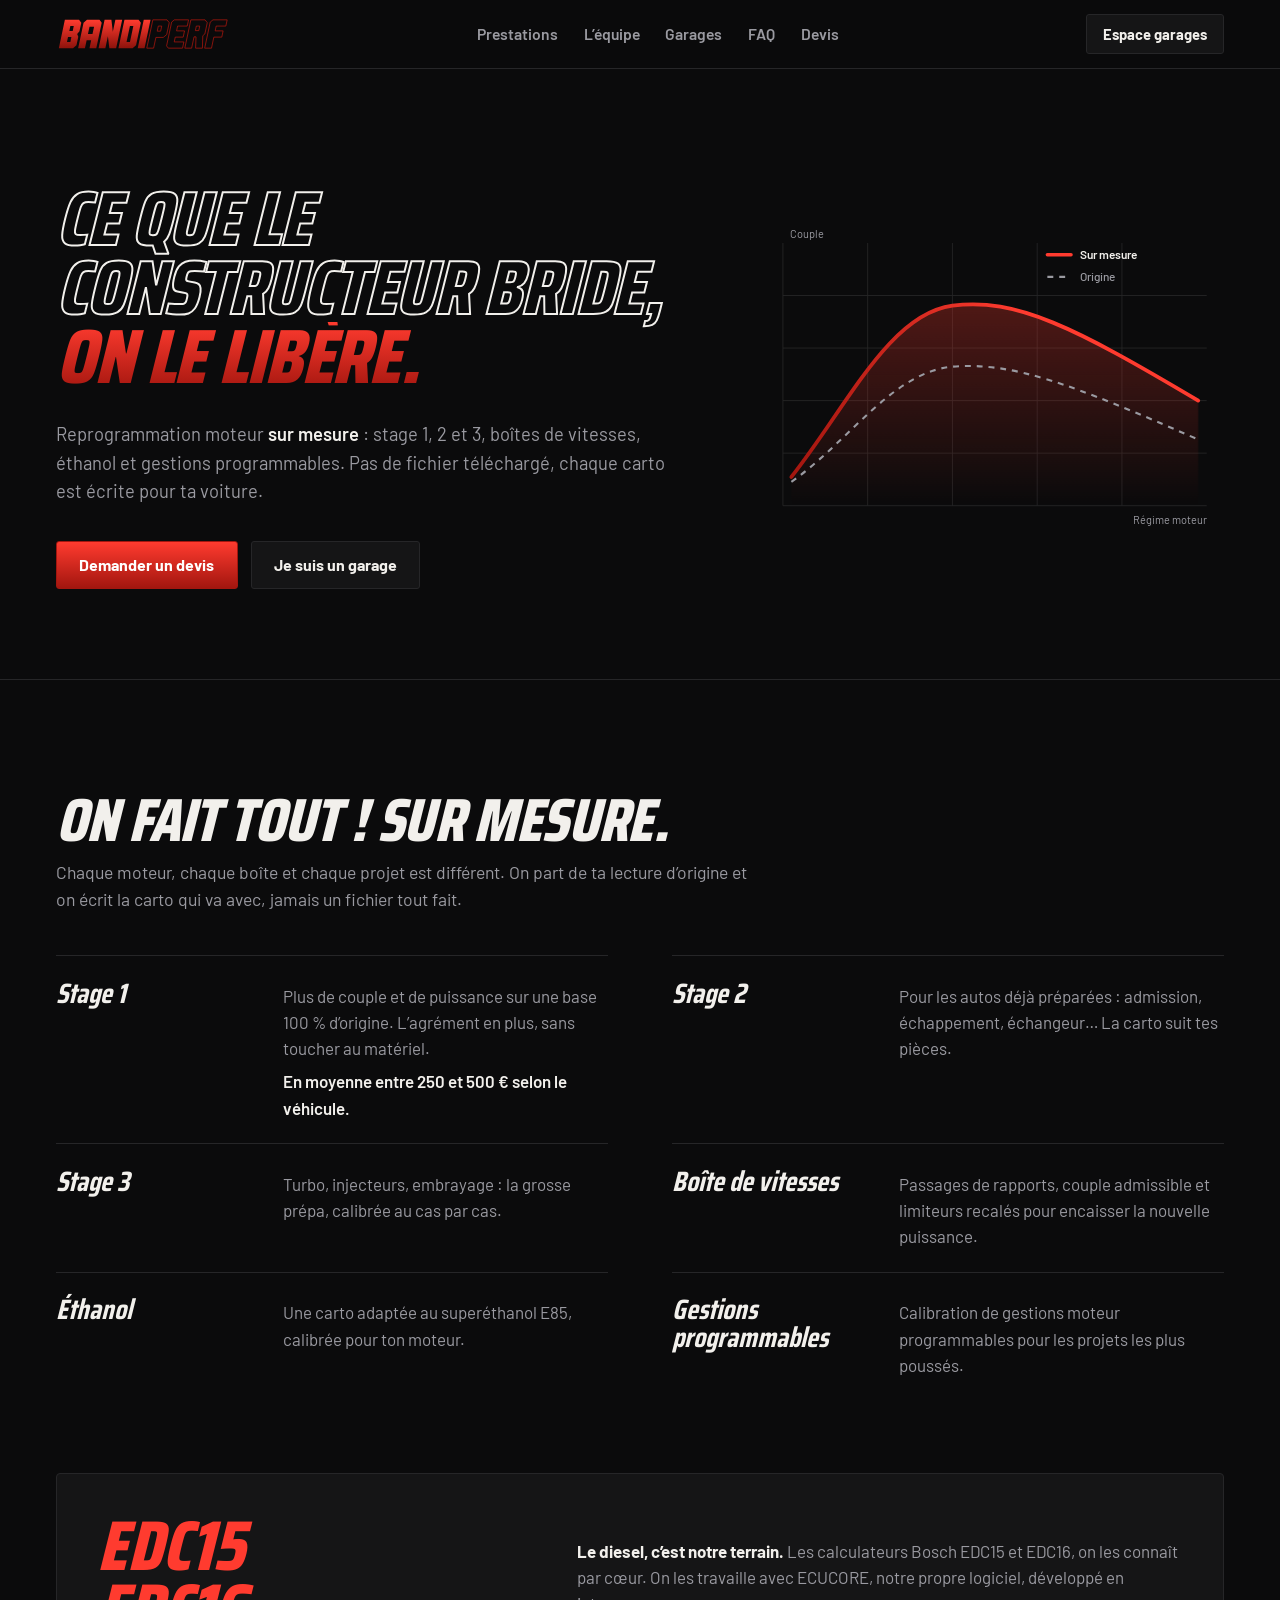
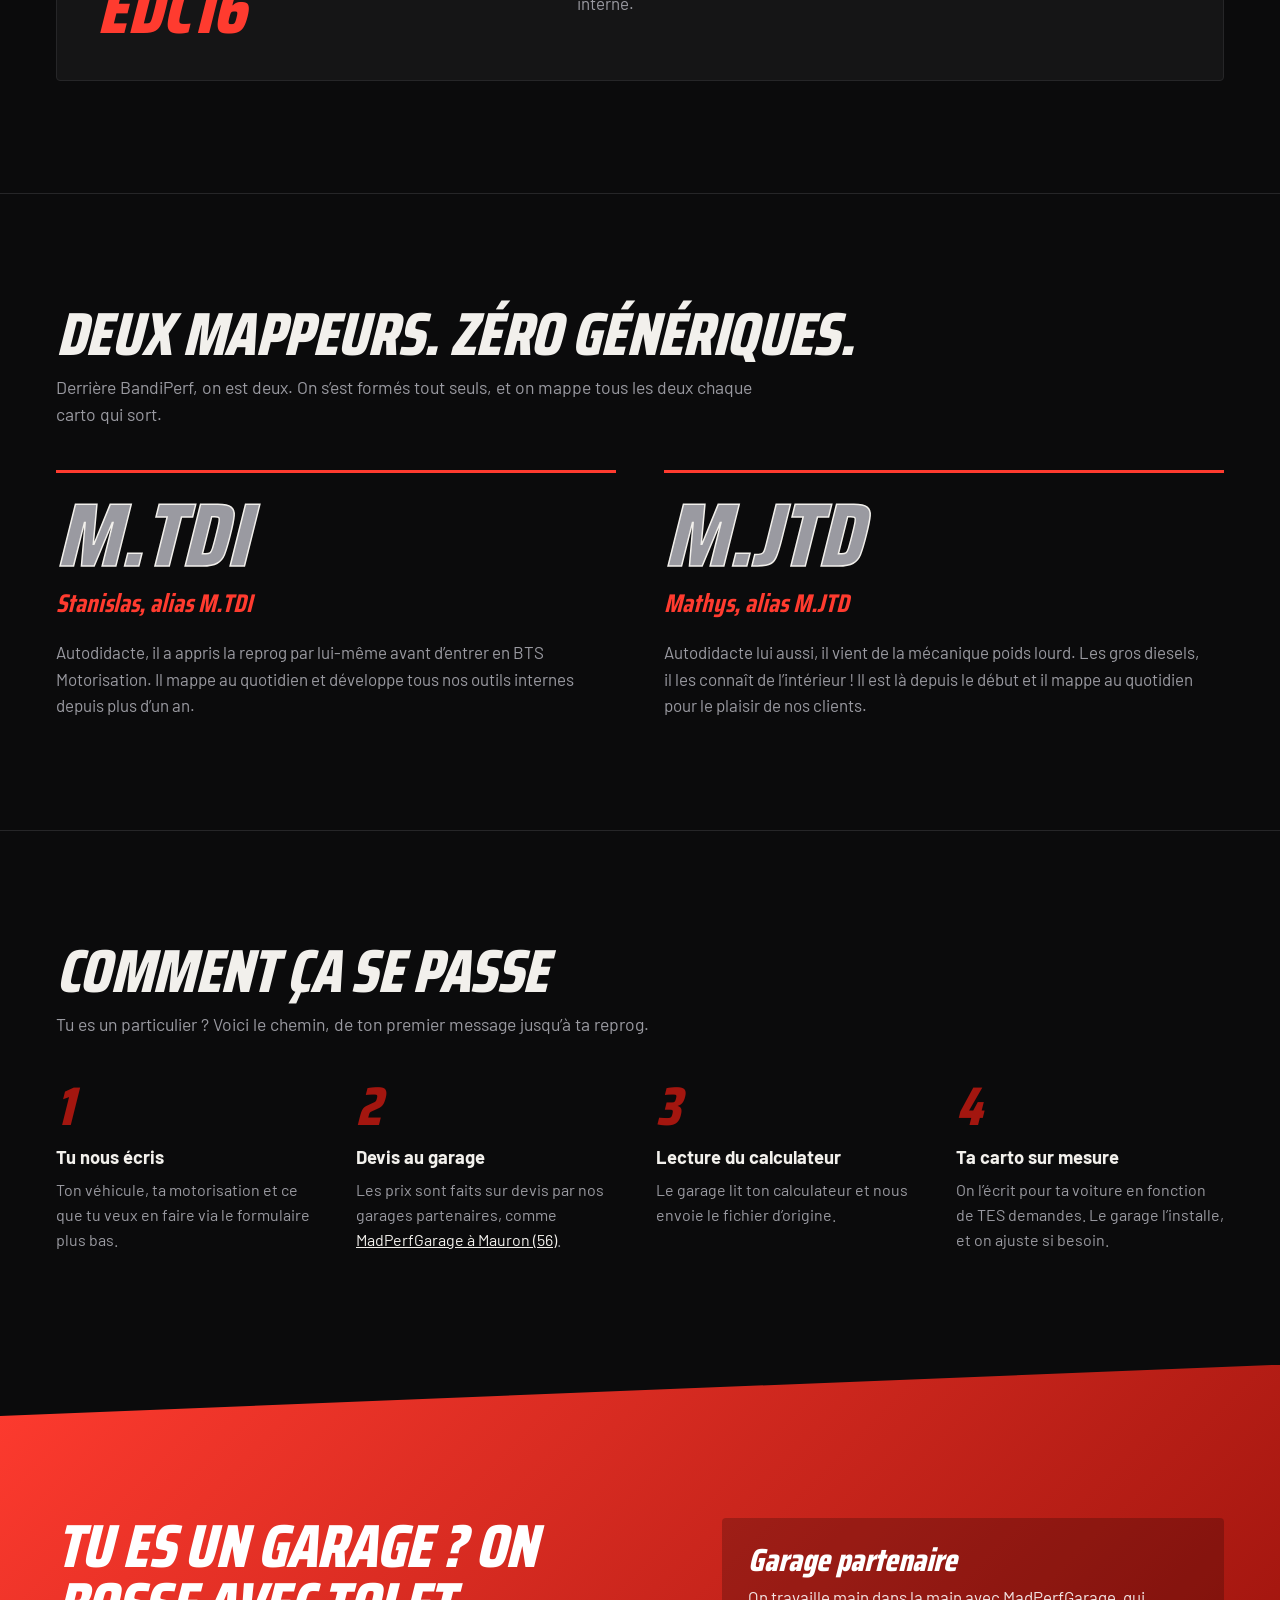
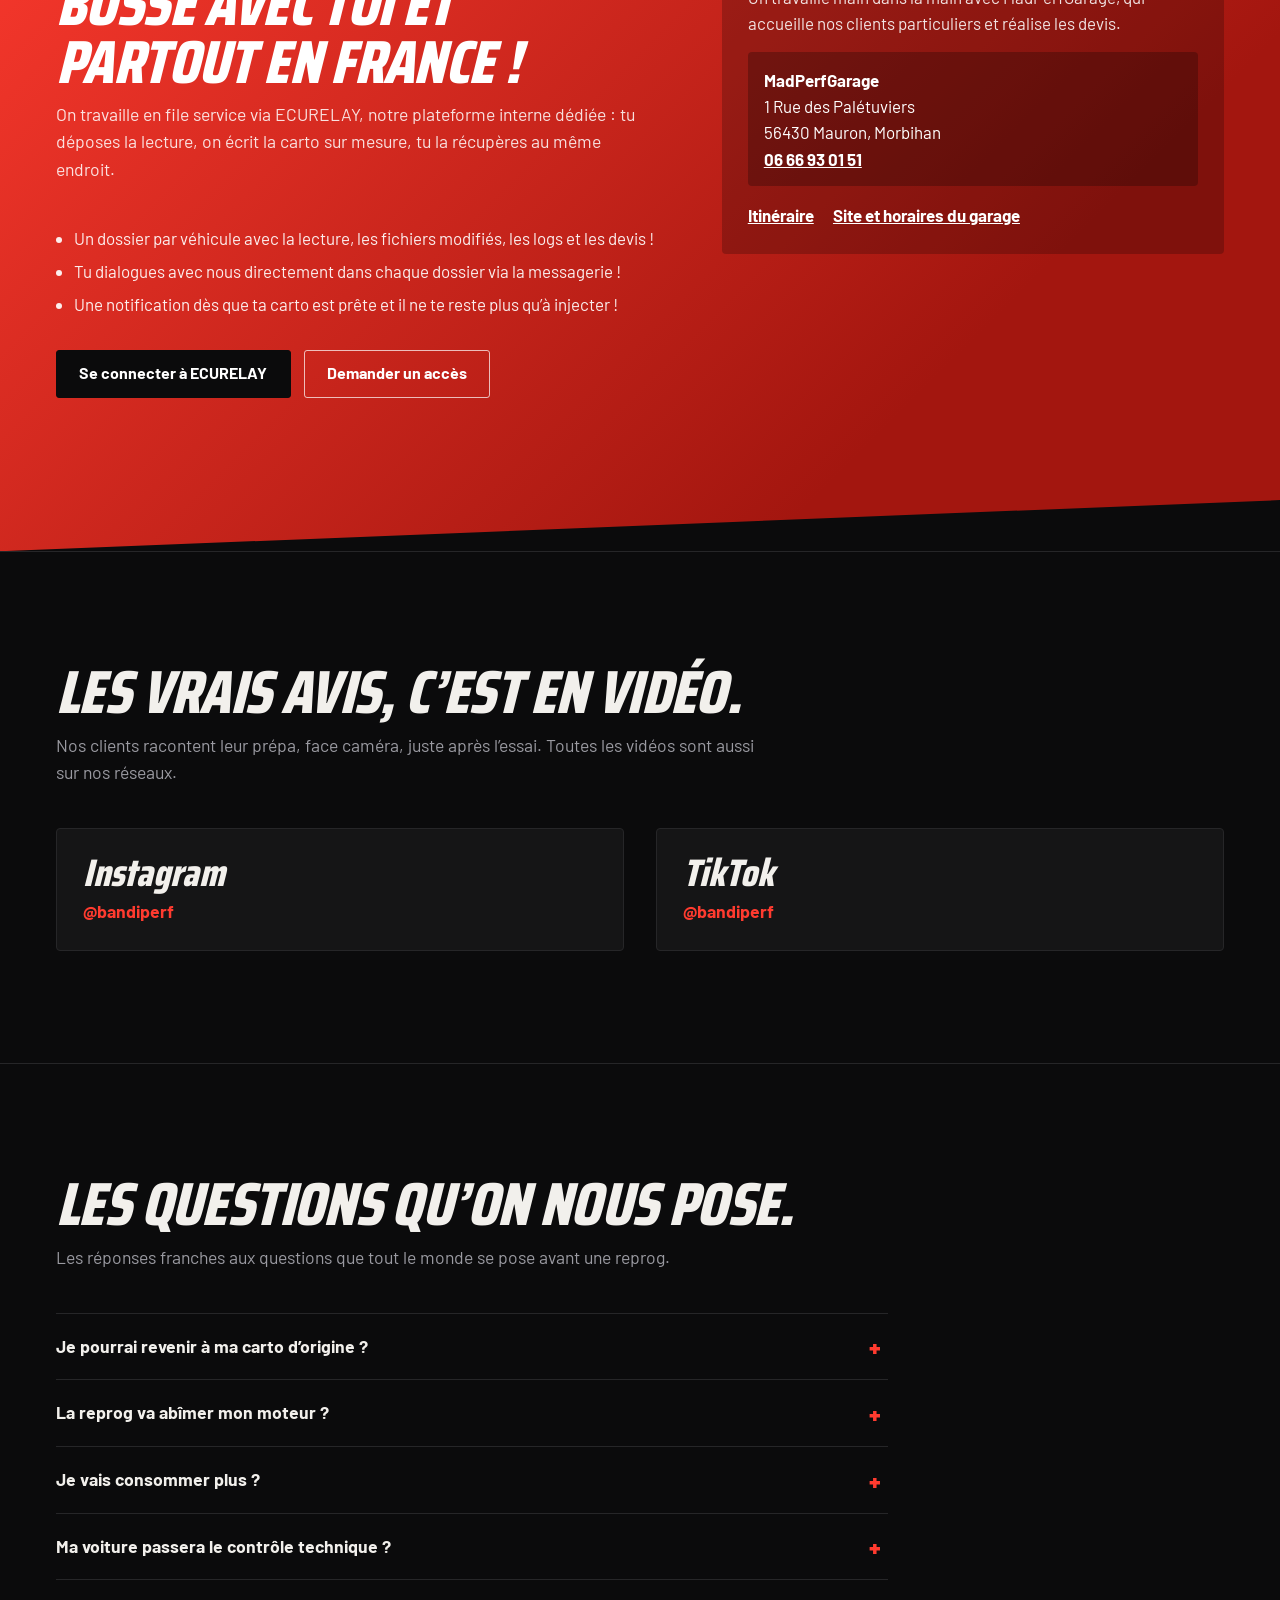
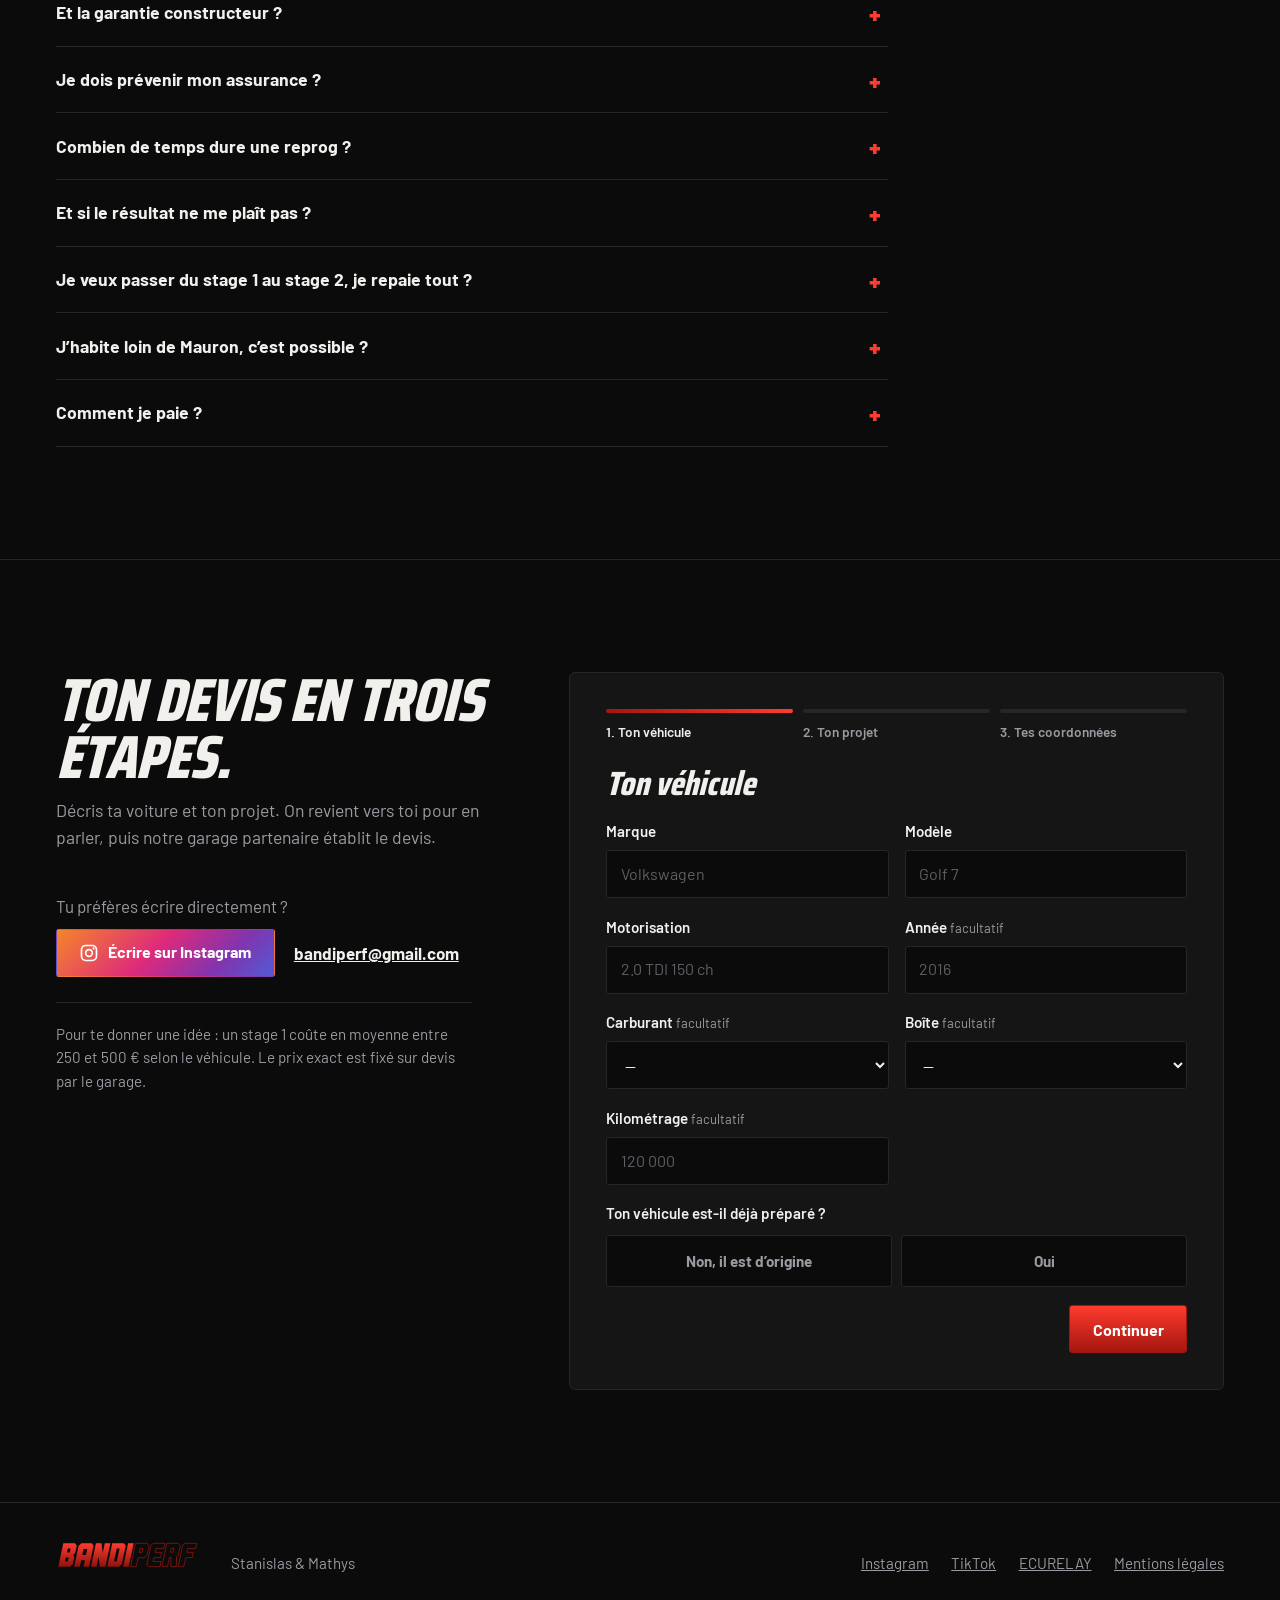
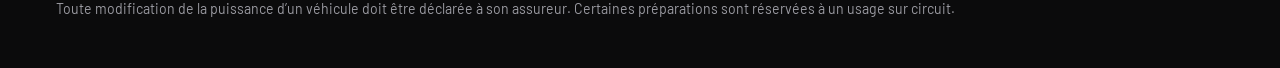
==== commit 6b11a642: "Add files via upload" ====
--- a/index.html
+++ b/index.html
@@ -21,6 +21,7 @@
   <link rel="canonical" href="https://site.bandiperf.fr/">
   <link rel="stylesheet" href="style.css">
   <script type="application/ld+json">{"@context": "https://schema.org", "@type": "Organization", "name": "BandiPerf", "alternateName": "Bandi Performance", "url": "https://site.bandiperf.fr/", "logo": "https://site.bandiperf.fr/favicon-180.png", "image": "https://site.bandiperf.fr/partage.png", "description": "Reprogrammation moteur sur mesure : stage 1, 2 et 3, boîtes de vitesses, éthanol, gestions programmables.", "email": "bandiperf@gmail.com", "areaServed": ["FR", "Bretagne"], "sameAs": ["https://www.instagram.com/bandiperf/", "https://www.tiktok.com/@bandiperf"], "address": {"@type": "PostalAddress", "addressLocality": "Mauron", "postalCode": "56430", "addressRegion": "Bretagne", "addressCountry": "FR"}}</script>
+  <script type="application/ld+json">{"@context": "https://schema.org", "@type": "FAQPage", "mainEntity": [{"@type": "Question", "name": "Je pourrai revenir à ma carto d’origine ?", "acceptedAnswer": {"@type": "Answer", "text": "Oui, et c’est gratuit. Avant toute modification, on récupère la lecture d’origine de ton calculateur et on la conserve. Le retour à cette première cartographie est garanti gratuitement pendant 5 ans."}}, {"@type": "Question", "name": "La reprog va abîmer mon moteur ?", "acceptedAnswer": {"@type": "Answer", "text": "Non, tant que l’entretien suit nos préconisations : en général, des vidanges plus rapprochées et des pièces d’usure changées plus souvent. On garde toujours une marge de sécurité adaptée aux pièces montées. Notre choix est clair : on préfère quelques chevaux de moins et un moteur fiable."}}, {"@type": "Question", "name": "Je vais consommer plus ?", "acceptedAnswer": {"@type": "Answer", "text": "Tout dépend de ta conduite. Sur un stage 1 classique, en usage mixte, la consommation baisse le plus souvent."}}, {"@type": "Question", "name": "Ma voiture passera le contrôle technique ?", "acceptedAnswer": {"@type": "Answer", "text": "Avec un simple stage 1, oui. En revanche, l’ajout de pièces (stage 2, stage 3…) peut rendre le véhicule non conforme : on t’en parle avant de commencer."}}, {"@type": "Question", "name": "Et la garantie constructeur ?", "acceptedAnswer": {"@type": "Answer", "text": "Elle est annulée dès que le calculateur est modifié. On ne refuse pas les voitures encore sous garantie, mais on préfère te prévenir et prendre le temps d’en parler avec toi avant de toucher à quoi que ce soit."}}, {"@type": "Question", "name": "Je dois prévenir mon assurance ?", "acceptedAnswer": {"@type": "Answer", "text": "Oui : toute modification du véhicule doit être déclarée à ton assureur. BandiPerf ne peut pas être tenu responsable d’un refus de prise en charge par ton assurance."}}, {"@type": "Question", "name": "Combien de temps dure une reprog ?", "acceptedAnswer": {"@type": "Answer", "text": "Compte environ 1 h. Évite quand même de caler un rendez-vous important le même jour : une difficulté imprévue sur le calculateur peut rallonger l’intervention."}}, {"@type": "Question", "name": "Et si le résultat ne me plaît pas ?", "acceptedAnswer": {"@type": "Answer", "text": "Ton plaisir au volant passe avant tout. Si tu n’es pas satisfait, on retouche gratuitement la carto jusqu’à ce que tu le sois. Selon le calculateur, ça peut prendre 20 minutes comme plusieurs heures."}}, {"@type": "Question", "name": "Je veux passer du stage 1 au stage 2, je repaie tout ?", "acceptedAnswer": {"@type": "Answer", "text": "Non. Quand ta voiture a déjà une carto BandiPerf et que tu la fais évoluer, par exemple d’un stage 1 vers un stage 2 après l’ajout de pièces, tu profites d’une réduction d’environ 20 % sur le prix."}}, {"@type": "Question", "name": "J’habite loin de Mauron, c’est possible ?", "acceptedAnswer": {"@type": "Answer", "text": "On cherche activement des centres partenaires partout en France pour te prendre en charge plus près de chez toi. Écris-nous quand même : on te dira ce qui est possible dans ta région. Et si tu connais un garage intéressé, il peut devenir partenaire."}}, {"@type": "Question", "name": "Comment je paie ?", "acceptedAnswer": {"@type": "Answer", "text": "En espèces, par carte bancaire ou par virement, en une seule fois, avant l’intervention ou au moment de la livraison."}}]}</script>
 </head>
 <body>
 
@@ -31,6 +32,7 @@
       <a href="#prestations">Prestations</a>
       <a href="#equipe">L’équipe</a>
       <a href="#garages">Garages</a>
+      <a href="#faq">FAQ</a>
       <a href="#devis">Devis</a>
     </nav>
     <a class="bouton petit" href="https://ecurelay.bandiperf.fr/login">Espace garages</a>
@@ -222,22 +224,25 @@
     </div>
   </section>
 
-  <!-- DÉBUT FAQ (masquée) : pour l'afficher, supprime cette ligne et la ligne « FIN FAQ » plus bas, puis remplace chaque VOTRE RÉPONSE.
   <section class="bloc" id="faq" aria-labelledby="titre-faq">
     <div class="wrap">
       <h2 class="titre" id="titre-faq">Les questions qu’on nous pose.</h2>
+      <p class="intro">Les réponses franches aux questions que tout le monde se pose avant une reprog.</p>
       <div class="faq">
-        <details><summary>Est-ce qu’on peut revenir à la carto d’origine ?</summary><p>VOTRE RÉPONSE</p></details>
-        <details><summary>La reprog fait-elle sauter la garantie constructeur ?</summary><p>VOTRE RÉPONSE</p></details>
-        <details><summary>Est-ce que ça passe au contrôle technique ?</summary><p>VOTRE RÉPONSE</p></details>
-        <details><summary>Faut-il prévenir mon assurance ?</summary><p>VOTRE RÉPONSE</p></details>
-        <details><summary>Ma consommation va-t-elle augmenter ?</summary><p>VOTRE RÉPONSE</p></details>
-        <details><summary>Combien de temps dure une reprog ?</summary><p>VOTRE RÉPONSE</p></details>
-        <details><summary>Je ne suis pas près de vos garages partenaires, c’est possible ?</summary><p>VOTRE RÉPONSE</p></details>
-      </div>
-    </div>
-  </section>
-  FIN FAQ -->
+        <details><summary>Je pourrai revenir à ma carto d’origine ?</summary><p>Oui, et c’est gratuit. Avant toute modification, on récupère la lecture d’origine de ton calculateur et on la conserve. Le retour à cette première cartographie est garanti gratuitement pendant 5 ans.</p></details>
+        <details><summary>La reprog va abîmer mon moteur ?</summary><p>Non, tant que l’entretien suit nos préconisations : en général, des vidanges plus rapprochées et des pièces d’usure changées plus souvent. On garde toujours une marge de sécurité adaptée aux pièces montées. Notre choix est clair : on préfère quelques chevaux de moins et un moteur fiable.</p></details>
+        <details><summary>Je vais consommer plus ?</summary><p>Tout dépend de ta conduite. Sur un stage 1 classique, en usage mixte, la consommation baisse le plus souvent.</p></details>
+        <details><summary>Ma voiture passera le contrôle technique ?</summary><p>Avec un simple stage 1, oui. En revanche, l’ajout de pièces (stage 2, stage 3…) peut rendre le véhicule non conforme : on t’en parle avant de commencer.</p></details>
+        <details><summary>Et la garantie constructeur ?</summary><p>Elle est annulée dès que le calculateur est modifié. On ne refuse pas les voitures encore sous garantie, mais on préfère te prévenir et prendre le temps d’en parler avec toi avant de toucher à quoi que ce soit.</p></details>
+        <details><summary>Je dois prévenir mon assurance ?</summary><p>Oui : toute modification du véhicule doit être déclarée à ton assureur. BandiPerf ne peut pas être tenu responsable d’un refus de prise en charge par ton assurance.</p></details>
+        <details><summary>Combien de temps dure une reprog ?</summary><p>Compte environ 1 h. Évite quand même de caler un rendez-vous important le même jour : une difficulté imprévue sur le calculateur peut rallonger l’intervention.</p></details>
+        <details><summary>Et si le résultat ne me plaît pas ?</summary><p>Ton plaisir au volant passe avant tout. Si tu n’es pas satisfait, on retouche gratuitement la carto jusqu’à ce que tu le sois. Selon le calculateur, ça peut prendre 20 minutes comme plusieurs heures.</p></details>
+        <details><summary>Je veux passer du stage 1 au stage 2, je repaie tout ?</summary><p>Non. Quand ta voiture a déjà une carto BandiPerf et que tu la fais évoluer, par exemple d’un stage 1 vers un stage 2 après l’ajout de pièces, tu profites d’une réduction d’environ 20 % sur le prix.</p></details>
+        <details><summary>J’habite loin de Mauron, c’est possible ?</summary><p>On cherche activement des centres partenaires partout en France pour te prendre en charge plus près de chez toi. Écris-nous quand même : on te dira ce qui est possible dans ta région. Et si tu connais un garage intéressé, il peut <a href="#garages">devenir partenaire</a>.</p></details>
+        <details><summary>Comment je paie ?</summary><p>En espèces, par carte bancaire ou par virement, en une seule fois, avant l’intervention ou au moment de la livraison.</p></details>
+      </div>
+    </div>
+  </section>
 
   <section class="bloc devis" id="devis" aria-labelledby="titre-devis">
     <div class="wrap devis-grille">
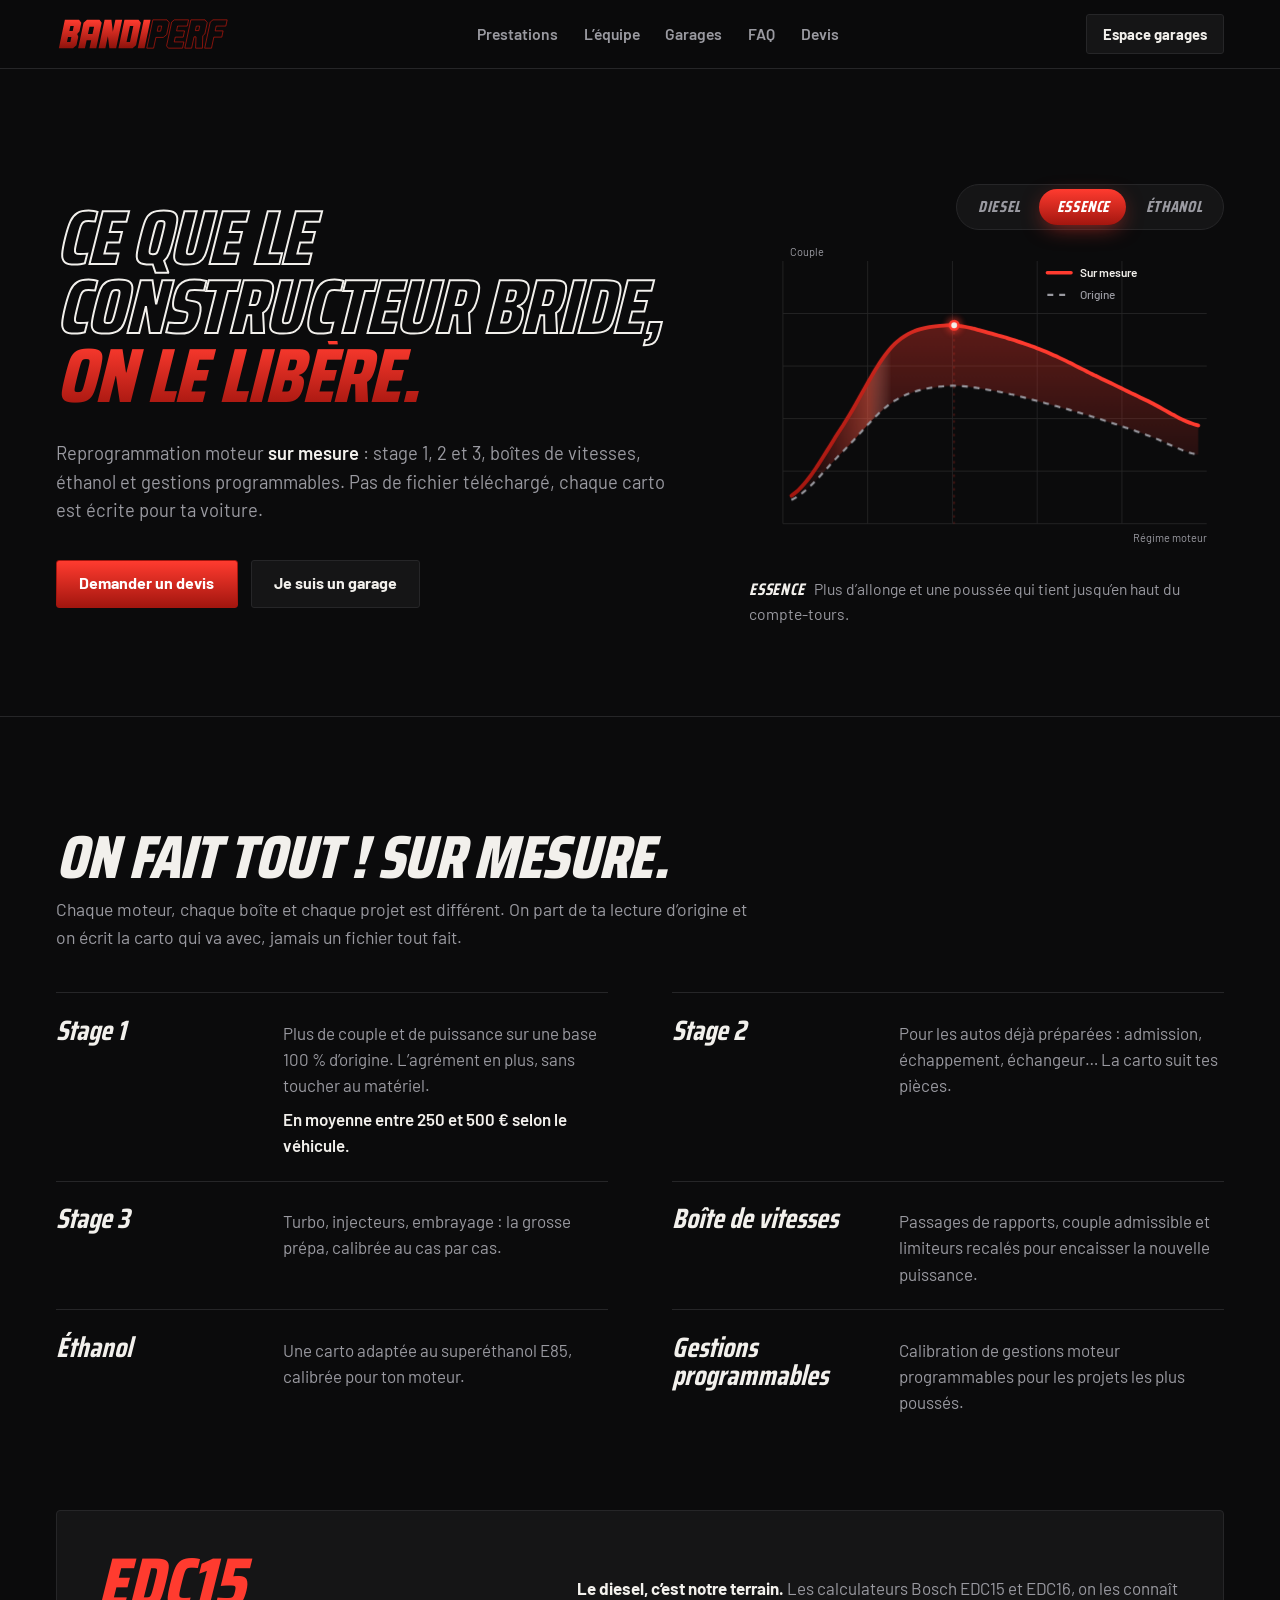
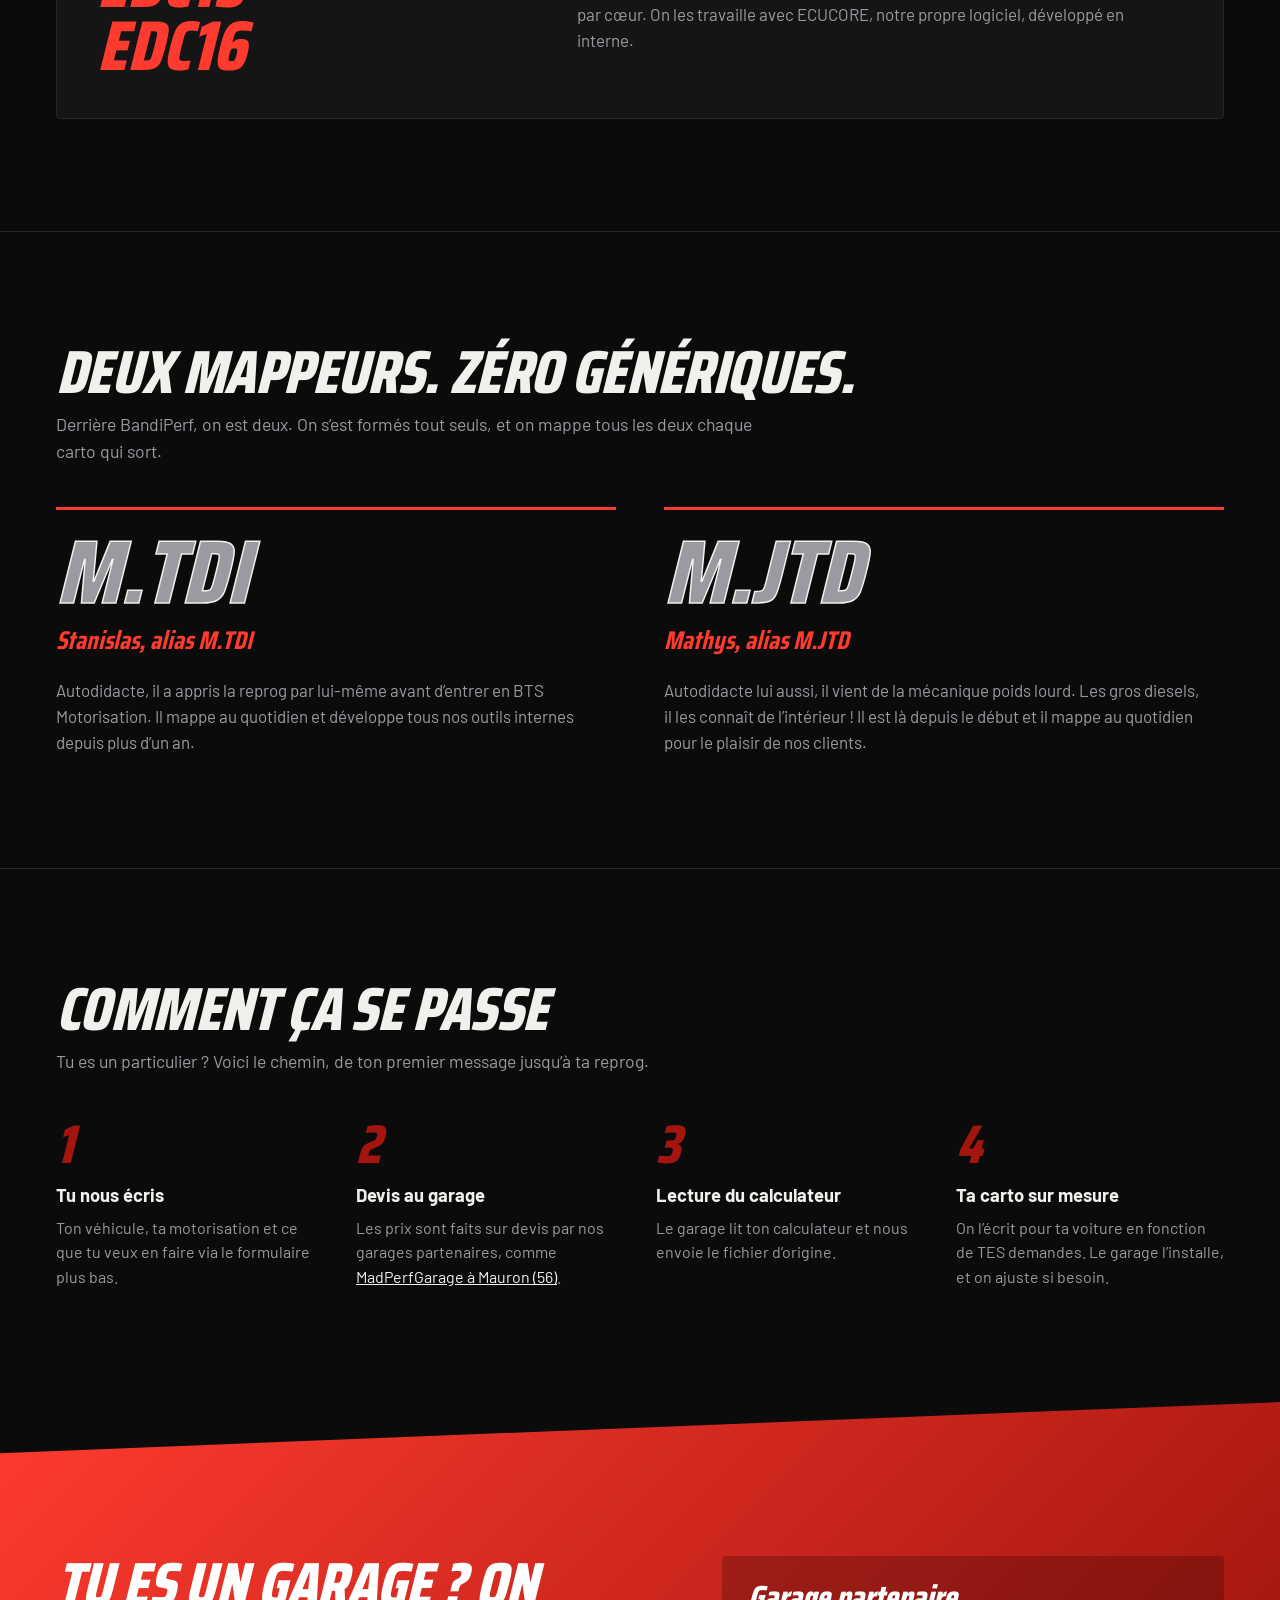
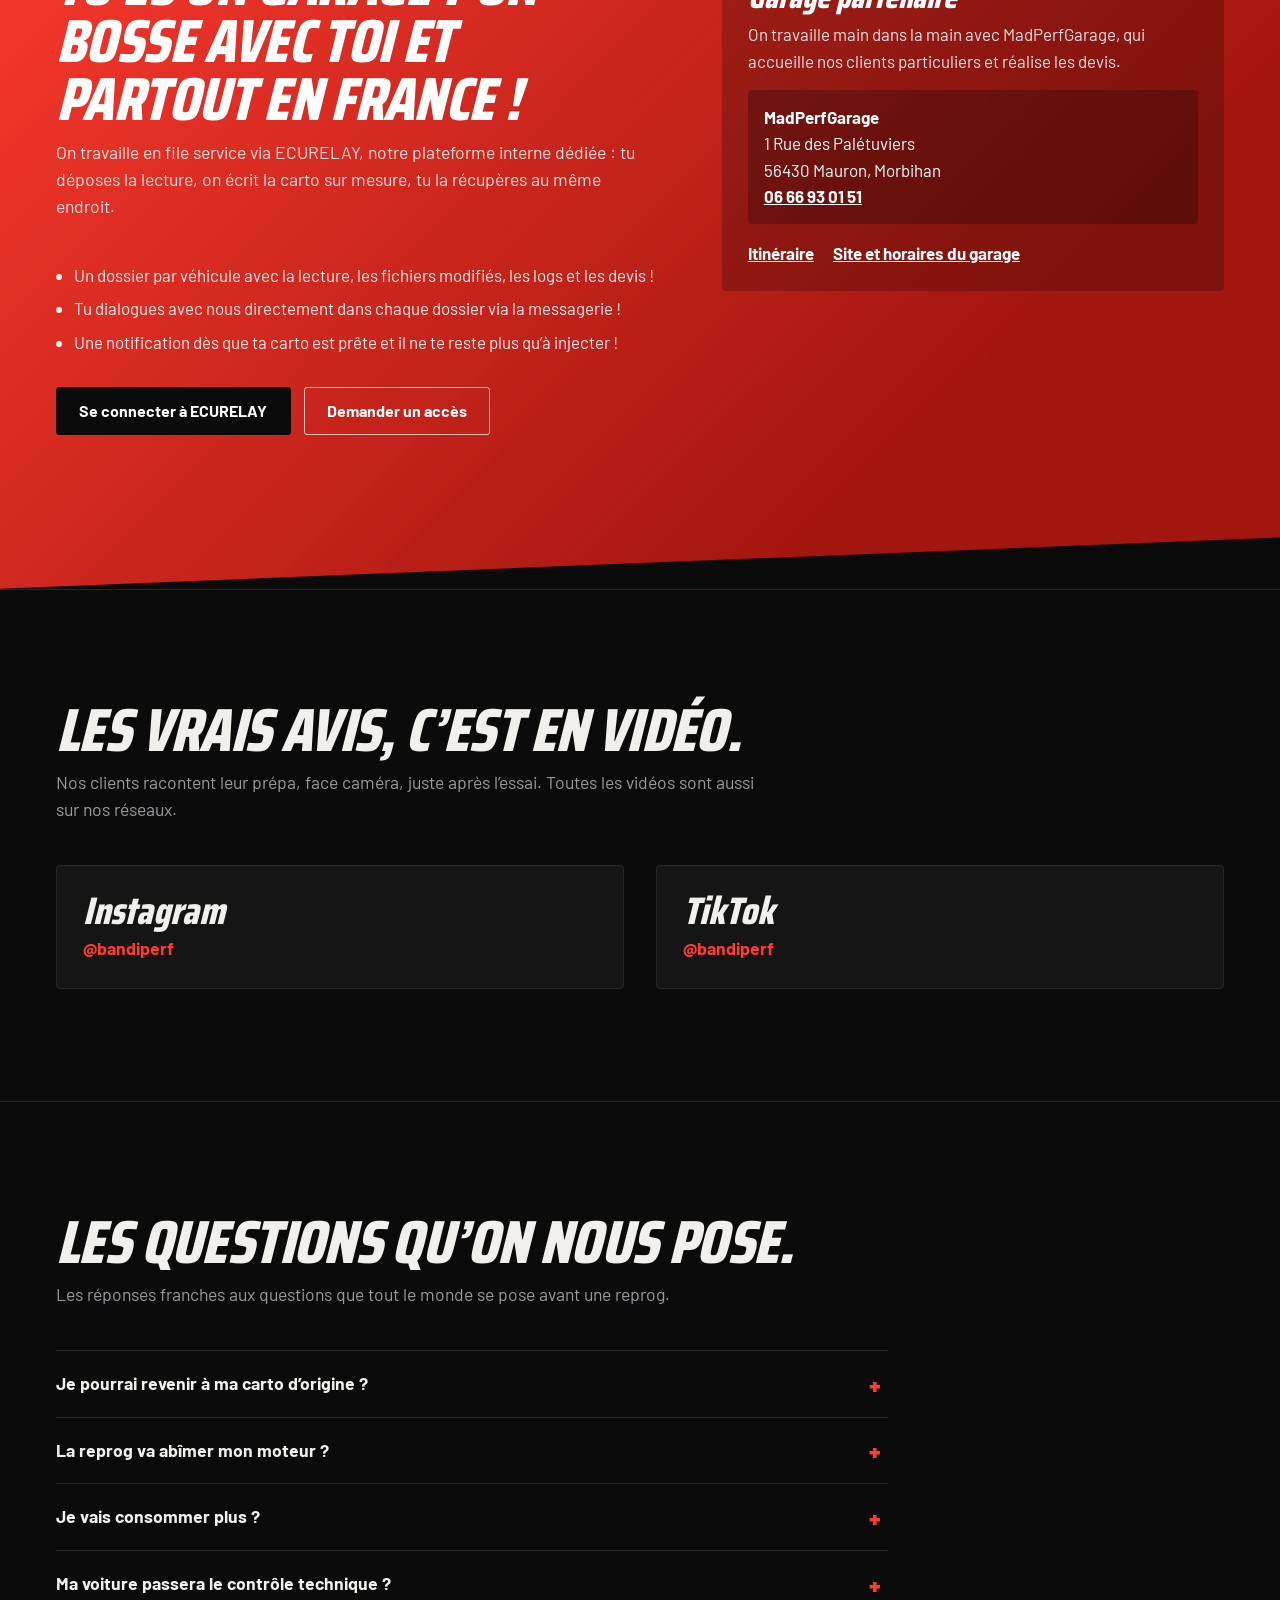
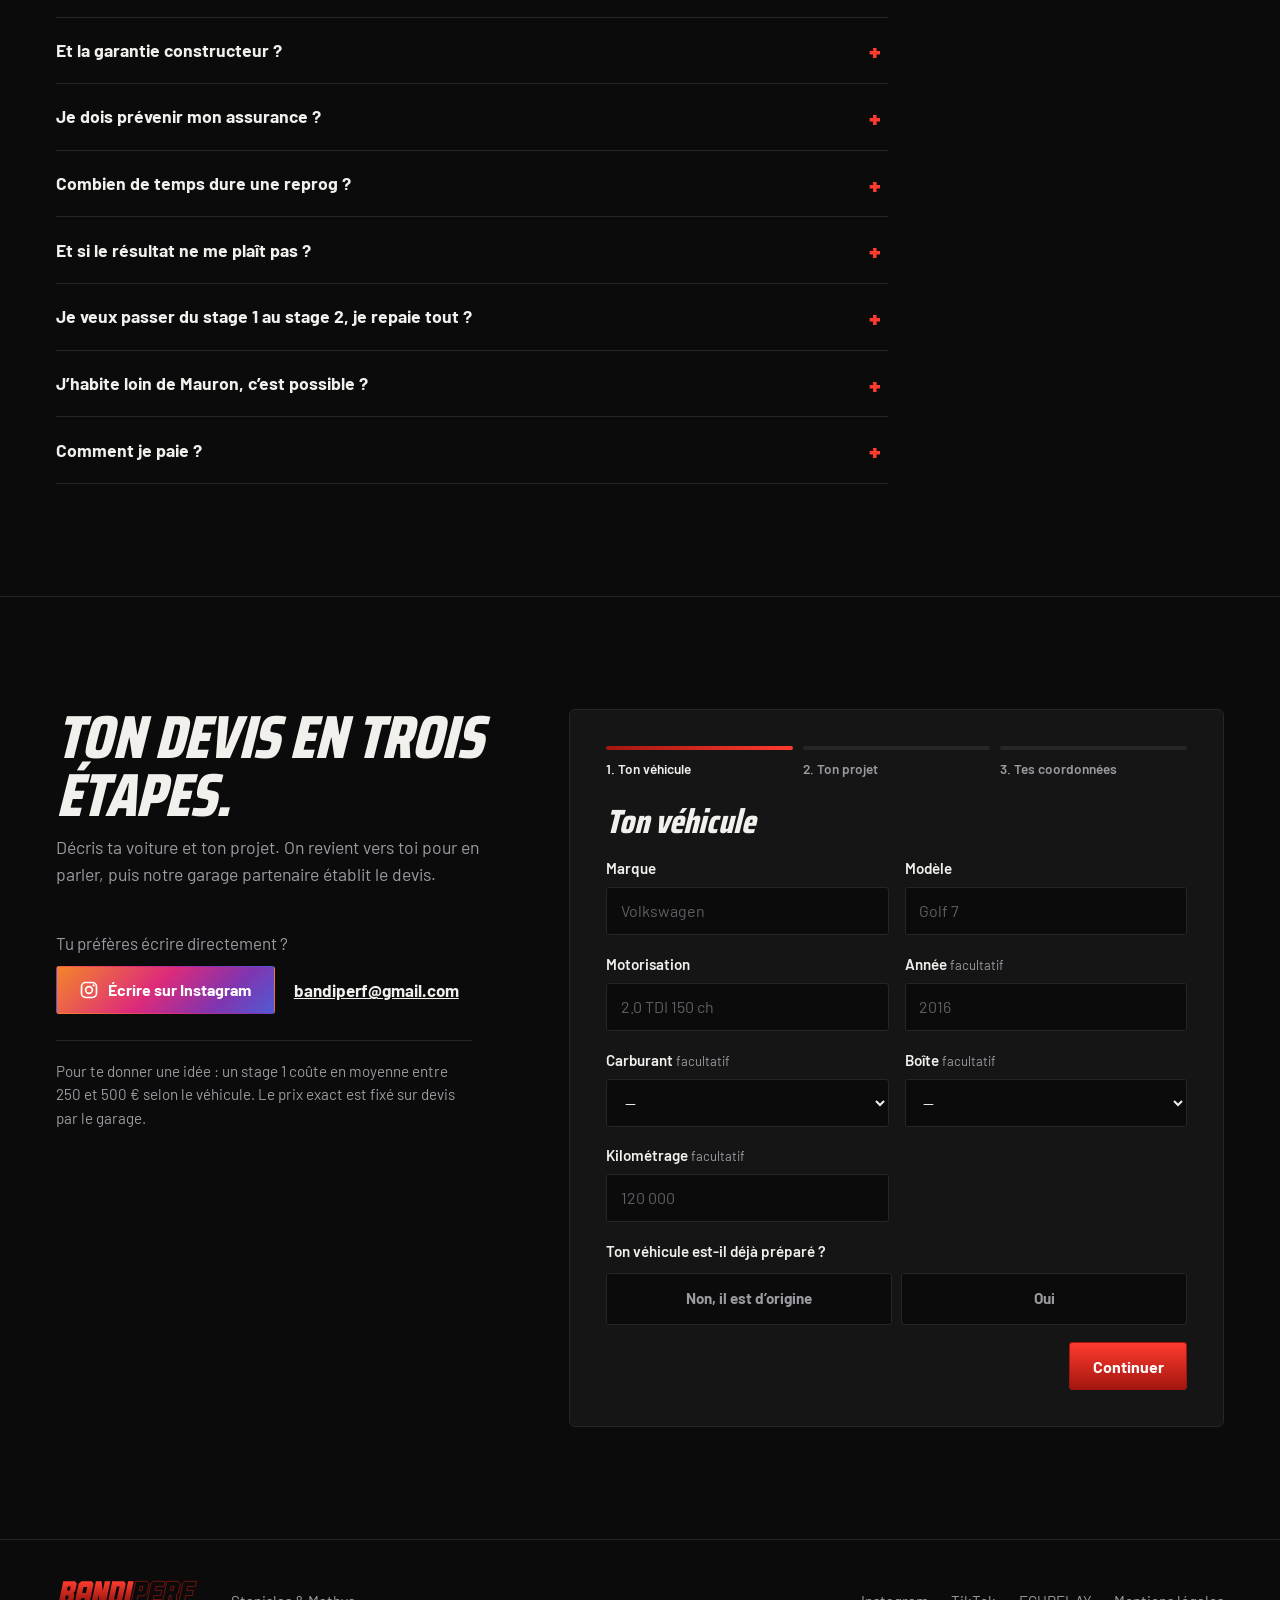
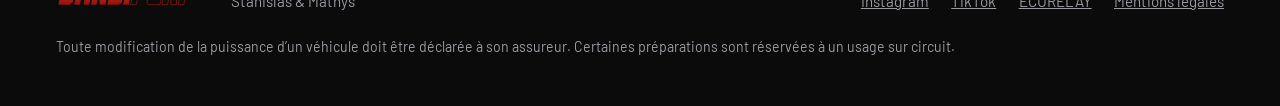
==== commit 004871ab: "Add files via upload" ====
--- a/index.html
+++ b/index.html
@@ -9,8 +9,8 @@
   <meta property="og:title" content="BandiPerf — Ce que le constructeur bride, on le libère.">
   <meta property="og:description" content="Reprogrammation moteur sur mesure : stage 1 à 3, boîtes, éthanol, gestions programmables.">
   <meta property="og:type" content="website">
-  <meta property="og:url" content="https://site.bandiperf.fr/">
-  <meta property="og:image" content="https://site.bandiperf.fr/partage.png">
+  <meta property="og:url" content="https://bandiperf.fr/">
+  <meta property="og:image" content="https://bandiperf.fr/partage.png">
   <meta property="og:image:width" content="1200">
   <meta property="og:image:height" content="630">
   <meta property="og:image:alt" content="Logo BandiPerf — Reprogrammation moteur">
@@ -18,9 +18,9 @@
   <link rel="icon" type="image/svg+xml" href="favicon.svg">
   <link rel="icon" type="image/png" sizes="32x32" href="favicon-32.png">
   <link rel="apple-touch-icon" href="favicon-180.png">
-  <link rel="canonical" href="https://site.bandiperf.fr/">
+  <link rel="canonical" href="https://bandiperf.fr/">
   <link rel="stylesheet" href="style.css">
-  <script type="application/ld+json">{"@context": "https://schema.org", "@type": "Organization", "name": "BandiPerf", "alternateName": "Bandi Performance", "url": "https://site.bandiperf.fr/", "logo": "https://site.bandiperf.fr/favicon-180.png", "image": "https://site.bandiperf.fr/partage.png", "description": "Reprogrammation moteur sur mesure : stage 1, 2 et 3, boîtes de vitesses, éthanol, gestions programmables.", "email": "bandiperf@gmail.com", "areaServed": ["FR", "Bretagne"], "sameAs": ["https://www.instagram.com/bandiperf/", "https://www.tiktok.com/@bandiperf"], "address": {"@type": "PostalAddress", "addressLocality": "Mauron", "postalCode": "56430", "addressRegion": "Bretagne", "addressCountry": "FR"}}</script>
+  <script type="application/ld+json">{"@context": "https://schema.org", "@type": "Organization", "name": "BandiPerf", "alternateName": "Bandi Performance", "url": "https://bandiperf.fr/", "logo": "https://bandiperf.fr/favicon-180.png", "image": "https://bandiperf.fr/partage.png", "description": "Reprogrammation moteur sur mesure : stage 1, 2 et 3, boîtes de vitesses, éthanol, gestions programmables.", "email": "bandiperf@gmail.com", "areaServed": ["FR", "Bretagne"], "sameAs": ["https://www.instagram.com/bandiperf/", "https://www.tiktok.com/@bandiperf"], "address": {"@type": "PostalAddress", "addressLocality": "Mauron", "postalCode": "56430", "addressRegion": "Bretagne", "addressCountry": "FR"}}</script>
   <script type="application/ld+json">{"@context": "https://schema.org", "@type": "FAQPage", "mainEntity": [{"@type": "Question", "name": "Je pourrai revenir à ma carto d’origine ?", "acceptedAnswer": {"@type": "Answer", "text": "Oui, et c’est gratuit. Avant toute modification, on récupère la lecture d’origine de ton calculateur et on la conserve. Le retour à cette première cartographie est garanti gratuitement pendant 5 ans."}}, {"@type": "Question", "name": "La reprog va abîmer mon moteur ?", "acceptedAnswer": {"@type": "Answer", "text": "Non, tant que l’entretien suit nos préconisations : en général, des vidanges plus rapprochées et des pièces d’usure changées plus souvent. On garde toujours une marge de sécurité adaptée aux pièces montées. Notre choix est clair : on préfère quelques chevaux de moins et un moteur fiable."}}, {"@type": "Question", "name": "Je vais consommer plus ?", "acceptedAnswer": {"@type": "Answer", "text": "Tout dépend de ta conduite. Sur un stage 1 classique, en usage mixte, la consommation baisse le plus souvent."}}, {"@type": "Question", "name": "Ma voiture passera le contrôle technique ?", "acceptedAnswer": {"@type": "Answer", "text": "Avec un simple stage 1, oui. En revanche, l’ajout de pièces (stage 2, stage 3…) peut rendre le véhicule non conforme : on t’en parle avant de commencer."}}, {"@type": "Question", "name": "Et la garantie constructeur ?", "acceptedAnswer": {"@type": "Answer", "text": "Elle est annulée dès que le calculateur est modifié. On ne refuse pas les voitures encore sous garantie, mais on préfère te prévenir et prendre le temps d’en parler avec toi avant de toucher à quoi que ce soit."}}, {"@type": "Question", "name": "Je dois prévenir mon assurance ?", "acceptedAnswer": {"@type": "Answer", "text": "Oui : toute modification du véhicule doit être déclarée à ton assureur. BandiPerf ne peut pas être tenu responsable d’un refus de prise en charge par ton assurance."}}, {"@type": "Question", "name": "Combien de temps dure une reprog ?", "acceptedAnswer": {"@type": "Answer", "text": "Compte environ 1 h. Évite quand même de caler un rendez-vous important le même jour : une difficulté imprévue sur le calculateur peut rallonger l’intervention."}}, {"@type": "Question", "name": "Et si le résultat ne me plaît pas ?", "acceptedAnswer": {"@type": "Answer", "text": "Ton plaisir au volant passe avant tout. Si tu n’es pas satisfait, on retouche gratuitement la carto jusqu’à ce que tu le sois. Selon le calculateur, ça peut prendre 20 minutes comme plusieurs heures."}}, {"@type": "Question", "name": "Je veux passer du stage 1 au stage 2, je repaie tout ?", "acceptedAnswer": {"@type": "Answer", "text": "Non. Quand ta voiture a déjà une carto BandiPerf et que tu la fais évoluer, par exemple d’un stage 1 vers un stage 2 après l’ajout de pièces, tu profites d’une réduction d’environ 20 % sur le prix."}}, {"@type": "Question", "name": "J’habite loin de Mauron, c’est possible ?", "acceptedAnswer": {"@type": "Answer", "text": "On cherche activement des centres partenaires partout en France pour te prendre en charge plus près de chez toi. Écris-nous quand même : on te dira ce qui est possible dans ta région. Et si tu connais un garage intéressé, il peut devenir partenaire."}}, {"@type": "Question", "name": "Comment je paie ?", "acceptedAnswer": {"@type": "Answer", "text": "En espèces, par carte bancaire ou par virement, en une seule fois, avant l’intervention ou au moment de la livraison."}}]}</script>
 </head>
 <body>
@@ -53,15 +53,27 @@
         </div>
       </div>
 
-      <div class="banc">
-        <svg viewBox="0 0 560 380" role="img" aria-label="Illustration : courbe de couple d’origine et courbe après une reprogrammation sur mesure">
+      <div class="banc" id="banc">
+        <div class="carburants" role="tablist" aria-label="Type de moteur">
+          <span class="curseur" aria-hidden="true"></span>
+          <button type="button" role="tab" aria-selected="true" data-carburant="diesel">Diesel<i></i></button>
+          <button type="button" role="tab" aria-selected="false" data-carburant="essence">Essence<i></i></button>
+          <button type="button" role="tab" aria-selected="false" data-carburant="ethanol">Éthanol<i></i></button>
+        </div>
+        <svg viewBox="0 0 560 380" role="img" aria-labelledby="banc-titre">
+          <title id="banc-titre">Illustration : courbe de couple d’origine et courbe après une reprogrammation sur mesure</title>
           <defs>
             <linearGradient id="degrade-courbe" x1="0" y1="0" x2="1" y2="0">
               <stop offset="0" stop-color="#A3160F"/><stop offset=".55" stop-color="#FF3B2F"/><stop offset="1" stop-color="#FF3B2F"/>
             </linearGradient>
             <linearGradient id="degrade-gain" x1="0" y1="0" x2="0" y2="1">
-              <stop offset="0" stop-color="#FF3B2F" stop-opacity=".28"/><stop offset="1" stop-color="#FF3B2F" stop-opacity="0"/>
+              <stop offset="0" stop-color="#FF3B2F" stop-opacity=".34"/><stop offset="1" stop-color="#FF3B2F" stop-opacity=".04"/>
             </linearGradient>
+            <linearGradient id="degrade-balayage" x1="0" y1="0" x2="1" y2="0">
+              <stop offset="0" stop-color="#FF3B2F" stop-opacity="0"/><stop offset=".7" stop-color="#FF6A52" stop-opacity=".55"/><stop offset="1" stop-color="#FFD2C8" stop-opacity="0"/>
+            </linearGradient>
+            <clipPath id="zone-gain"><path class="gain-clip" d="M50,296 C115,214 165,104 240,94 S385,120 530,206 L530,252 S380,186 240,166 C170,172 120,252 50,302 Z"/></clipPath>
+            <filter id="halo" x="-50%" y="-50%" width="200%" height="200%"><feGaussianBlur stdDeviation="4"/></filter>
           </defs>
           <g class="grille">
             <line x1="40" y1="330" x2="540" y2="330"/><line x1="40" y1="20" x2="40" y2="330"/>
@@ -70,9 +82,16 @@
             <line x1="140" y1="20" x2="140" y2="330"/><line x1="240" y1="20" x2="240" y2="330"/>
             <line x1="340" y1="20" x2="340" y2="330"/><line x1="440" y1="20" x2="440" y2="330"/>
           </g>
-          <path class="gain" d="M50,296 C115,214 165,104 240,94 S385,120 530,206 L530,330 L50,330 Z"/>
+          <path class="gain" d="M50,296 C115,214 165,104 240,94 S385,120 530,206 L530,252 S380,186 240,166 C170,172 120,252 50,302 Z"/>
+          <rect class="balayage" x="-90" y="20" width="90" height="310" fill="url(#degrade-balayage)" clip-path="url(#zone-gain)"/>
           <path class="origine" d="M50,302 C120,252 170,172 240,166 S380,186 530,252"/>
+          <line class="repere" x1="240" y1="94" x2="240" y2="330"/>
           <path class="surmesure" d="M50,296 C115,214 165,104 240,94 S385,120 530,206"/>
+          <g class="pic" transform="translate(240 94)">
+            <circle class="pic-halo" r="9" filter="url(#halo)"/>
+            <circle class="pic-onde" r="6"/>
+            <circle class="pic-point" r="5"/>
+          </g>
           <text class="axe" x="48" y="14">Couple</text>
           <text class="axe" x="540" y="352" text-anchor="end">Régime moteur</text>
           <line x1="352" y1="34" x2="380" y2="34" stroke="#FF3B2F" stroke-width="4" stroke-linecap="round"/>
@@ -80,6 +99,7 @@
           <line x1="352" y1="60" x2="380" y2="60" stroke="#9A9AA1" stroke-width="2.5" stroke-dasharray="7 7"/>
           <text class="legende grise" x="390" y="65">Origine</text>
         </svg>
+        <p class="banc-texte" aria-live="polite"><b>Diesel</b> <span>Du couple massif dès les bas régimes : des reprises qui te collent au siège.</span></p>
       </div>
     </div>
   </section>
@@ -388,6 +408,7 @@
   </div>
 </footer>
 
+<script src="banc.js" defer></script>
 <script src="videos.js" defer></script>
 <script src="devis.js" defer></script>
 </body>
--- a/style.css
+++ b/style.css
@@ -66,6 +66,39 @@
 .banc .gain { fill: url(#degrade-gain); opacity: 0; animation: apparait 1s 1.6s forwards; }
 .banc .legende { fill: var(--ivoire); font-family: var(--sans); font-size: 14px; font-weight: 600; }
 .banc .legende.grise { fill: var(--acier); font-weight: 500; }
+.banc .repere { stroke: var(--rouge); stroke-opacity: .45; stroke-width: 1; stroke-dasharray: 3 5; opacity: 0; animation: apparait 1s 2s forwards; }
+.banc .pic { opacity: 0; animation: apparait .8s 2.2s forwards; }
+.banc .pic-halo { fill: var(--rouge); opacity: .55; }
+.banc .pic-point { fill: var(--ivoire); stroke: var(--rouge); stroke-width: 3; }
+.banc .pic-onde { fill: none; stroke: var(--rouge); stroke-width: 2; transform-box: fill-box; transform-origin: center; animation: onde 2.4s 2.4s ease-out infinite; opacity: 0; }
+.banc .balayage { opacity: 0; }
+@keyframes onde { 0% { transform: scale(1); opacity: .9; } 70%, 100% { transform: scale(3.4); opacity: 0; } }
+
+/* Choix du carburant (affiché seulement quand banc.js est chargé) */
+.carburants { position: relative; display: none; gap: 2px; padding: 4px; margin: 0 0 14px auto; width: max-content; max-width: 100%;
+  background: var(--panneau); border: 1px solid var(--trait); border-radius: 999px; }
+.banc.anime .carburants { display: flex; }
+.carburants button { position: relative; z-index: 1; overflow: hidden; border: 0; background: none; color: var(--acier); cursor: pointer;
+  font: italic 700 1rem/1 var(--disp); letter-spacing: .04em; text-transform: uppercase; padding: .62rem 1.05rem; border-radius: 999px;
+  transition: color .45s ease; }
+.carburants button:hover { color: var(--ivoire); }
+.carburants button[aria-selected="true"] { color: #fff; }
+.carburants button i { position: absolute; left: 18%; right: 18%; bottom: 5px; height: 2px; border-radius: 2px; background: rgba(255, 255, 255, .85);
+  transform: scaleX(0); transform-origin: left; opacity: 0; }
+.carburants button[aria-selected="true"] i { opacity: .9; }
+.carburants .curseur { position: absolute; z-index: 0; top: 4px; bottom: 4px; left: 0; width: 0; border-radius: 999px;
+  background: linear-gradient(180deg, var(--rouge), var(--grenat)); box-shadow: 0 6px 22px -6px rgba(255, 59, 47, .65);
+  transition: transform .65s cubic-bezier(.65, 0, .25, 1), width .65s cubic-bezier(.65, 0, .25, 1); }
+.banc-texte { margin: 10px 0 0; min-height: 3.2em; color: var(--acier); font-size: .98rem; }
+.banc-texte b { color: var(--ivoire); font: italic 700 1.05rem var(--disp); text-transform: uppercase; letter-spacing: .04em; margin-right: .35rem; }
+.banc-texte.sort { animation: texte-sort .28s ease-in forwards; }
+.banc-texte.entre { animation: texte-entre .5s cubic-bezier(.2, .8, .2, 1) forwards; }
+@keyframes texte-sort { to { opacity: 0; transform: translateY(-6px); filter: blur(2px); } }
+@keyframes texte-entre { from { opacity: 0; transform: translateY(8px); filter: blur(2px); } to { opacity: 1; transform: none; filter: none; } }
+@media (max-width: 560px) {
+  .carburants { margin-inline: auto; }
+  .carburants button { font-size: .9rem; padding: .58rem .85rem; }
+}
 @keyframes trace { to { stroke-dashoffset: 0; } }
 @keyframes apparait { to { opacity: 1; } }
 
@@ -290,7 +323,10 @@
 @media (prefers-reduced-motion: reduce) {
   html { scroll-behavior: auto; }
   .banc .surmesure { animation: none; stroke-dashoffset: 0; }
-  .banc .gain { animation: none; opacity: 1; }
+  .banc .gain, .banc .repere, .banc .pic { animation: none; opacity: 1; }
+  .banc .pic-onde { animation: none; }
+  .carburants .curseur, .carburants button { transition: none; }
+  .banc-texte.sort, .banc-texte.entre { animation: none; }
 }
 .entete .marque img { height: 34px; }
 .pied .marque img { height: 28px; }
